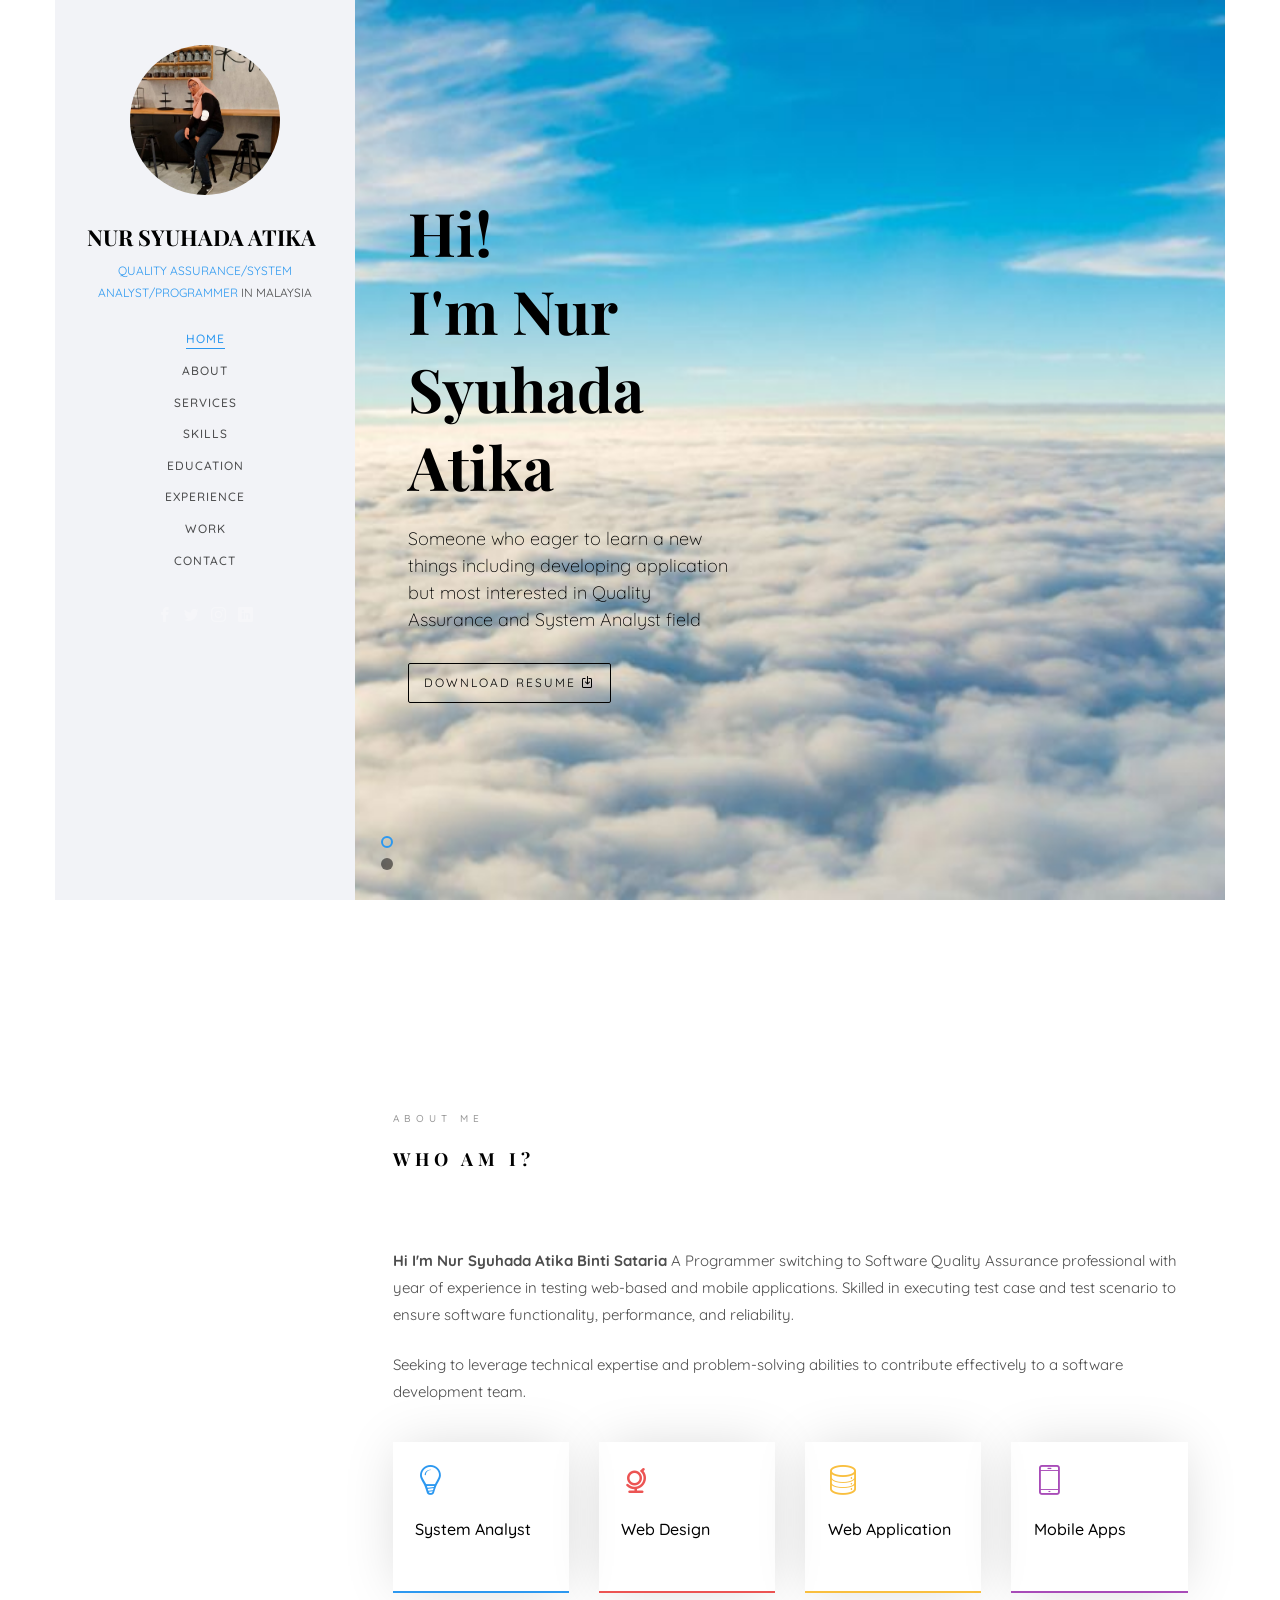
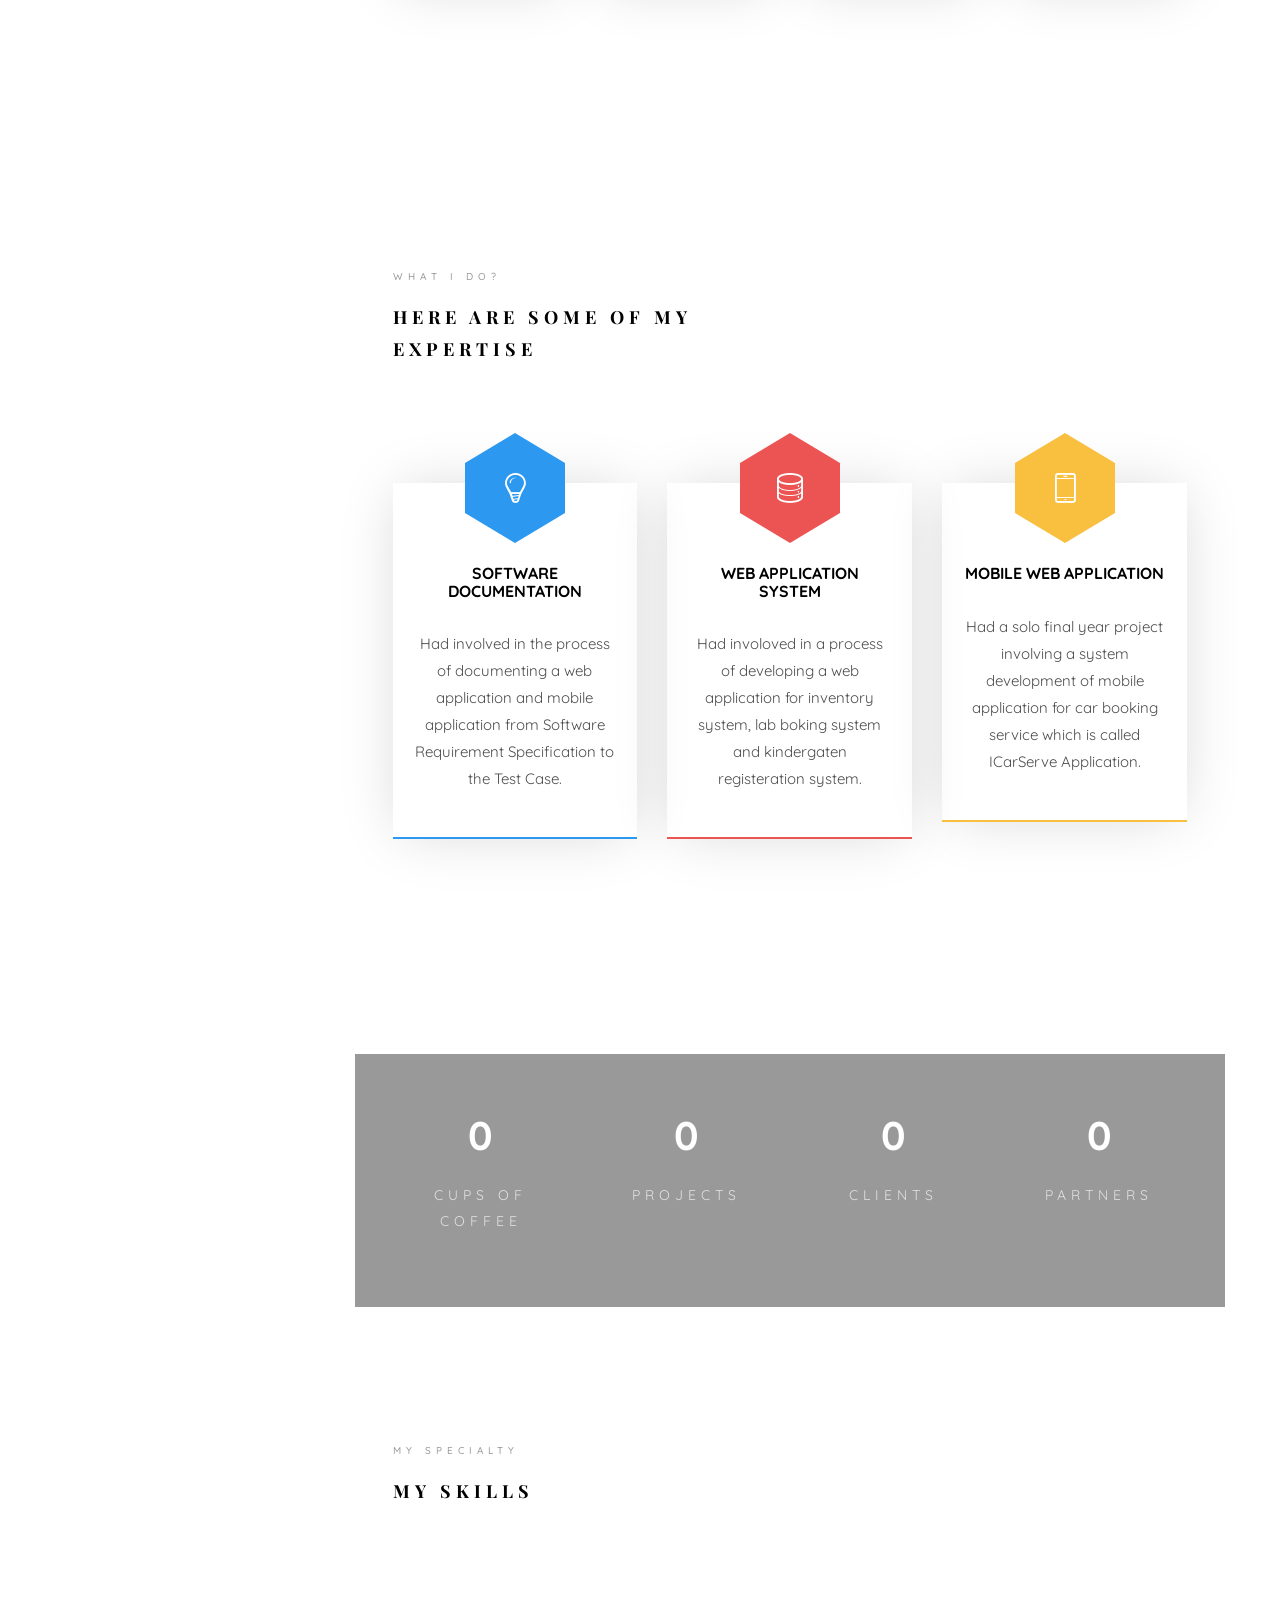
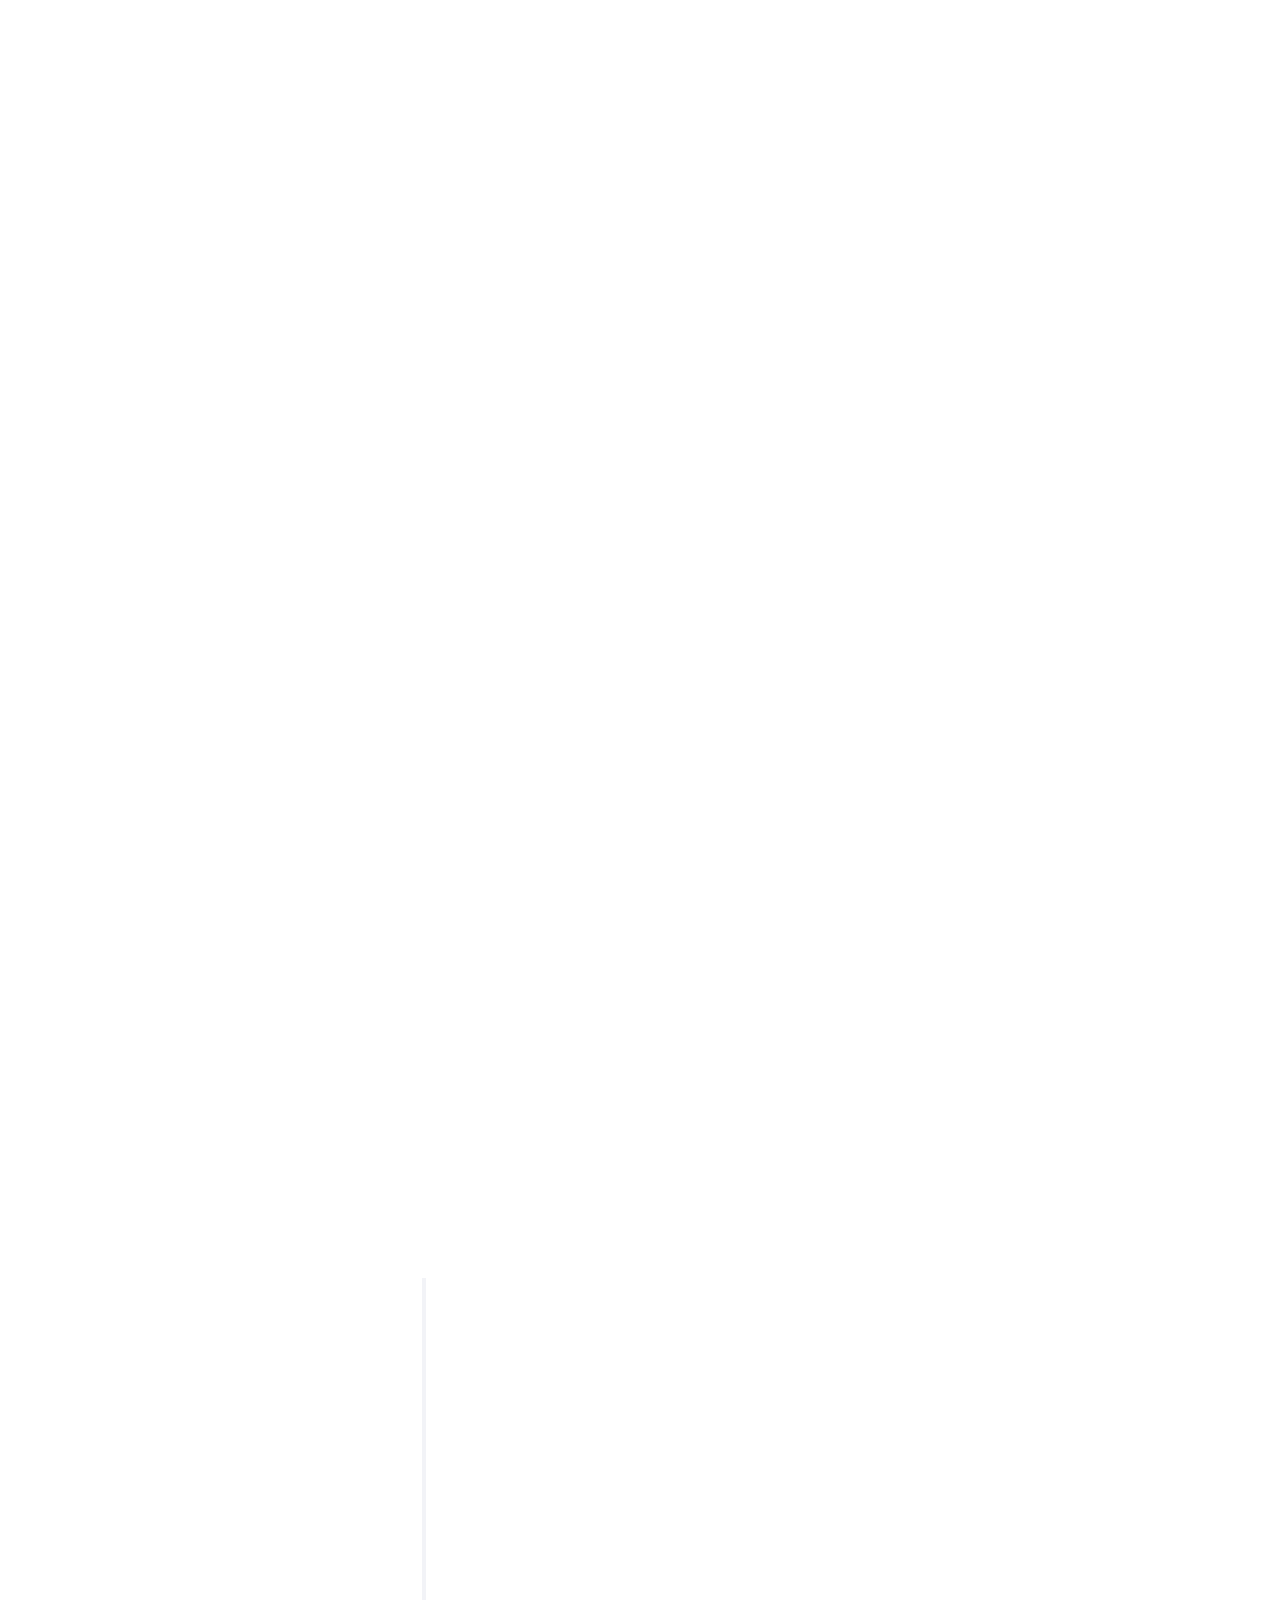
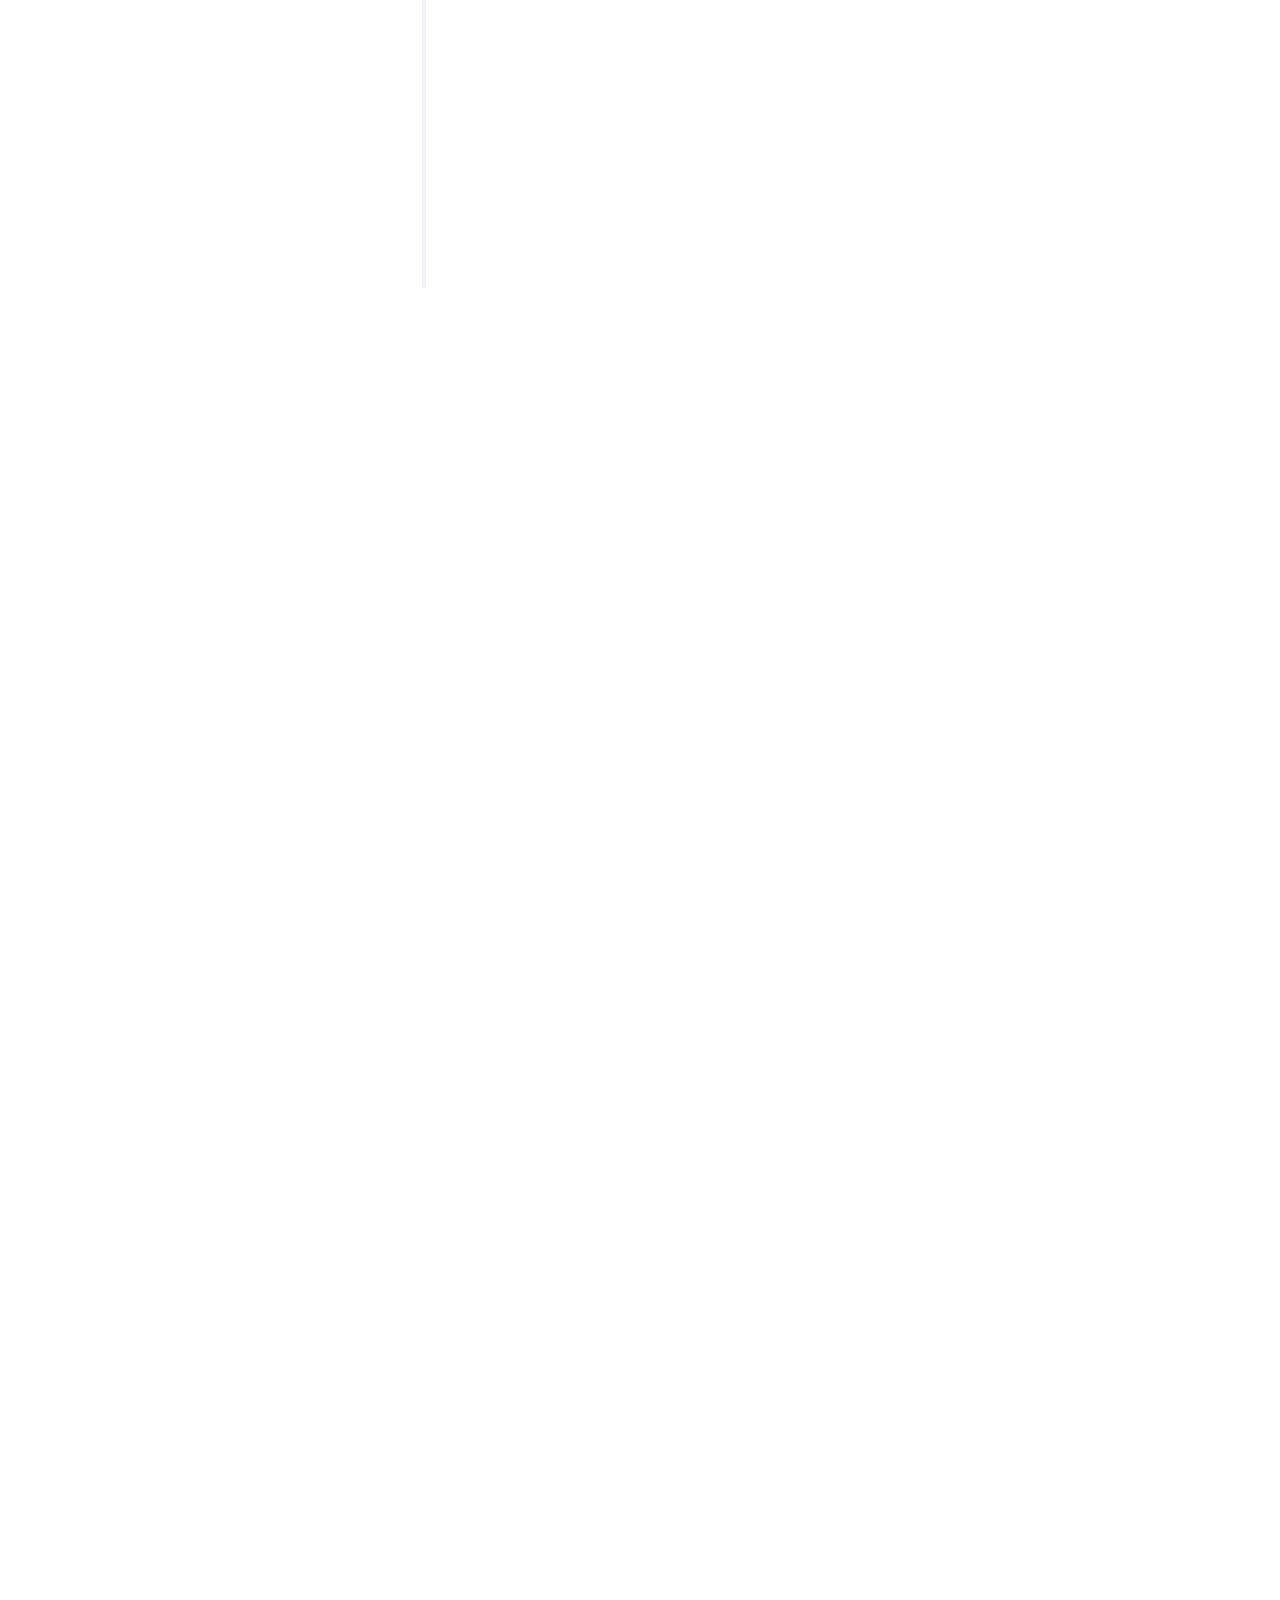
==== index.html @ b10f20cc "Update index.html" ====
<!DOCTYPE HTML>
<html>
	<head>
	<meta charset="utf-8">
	<meta http-equiv="X-UA-Compatible" content="IE=edge">
	<title>NUR SYUHADA ATIKA PORTFOLIO</title>
	<meta name="viewport" content="width=device-width, initial-scale=1">
	<meta name="description" content="" />
	<meta name="keywords" content="" />
	<meta name="author" content="" />

  <!-- Facebook and Twitter integration -->
	<meta property="og:title" content=""/>
	<meta property="og:image" content=""/>
	<meta property="og:url" content=""/>
	<meta property="og:site_name" content=""/>
	<meta property="og:description" content=""/>
	<meta name="twitter:title" content="" />
	<meta name="twitter:image" content="" />
	<meta name="twitter:url" content="" />
	<meta name="twitter:card" content="" />

	<!-- Place favicon.ico and apple-touch-icon.png in the root directory -->
	<link rel="shortcut icon" href="favicon.ico">

	<link href="https://fonts.googleapis.com/css?family=Quicksand:300,400,500,700" rel="stylesheet">
	<link href="https://fonts.googleapis.com/css?family=Playfair+Display:400,400i,700" rel="stylesheet">
	
	<!-- Animate.css -->
	<link rel="stylesheet" href="css/animate.css">
	<!-- Icomoon Icon Fonts-->
	<link rel="stylesheet" href="css/icomoon.css">
	<!-- Bootstrap  -->
	<link rel="stylesheet" href="css/bootstrap.css">
	<!-- Flexslider  -->
	<link rel="stylesheet" href="css/flexslider.css">
	<!-- Flaticons  -->
	<link rel="stylesheet" href="fonts/flaticon/font/flaticon.css">
	<!-- Owl Carousel -->
	<link rel="stylesheet" href="css/owl.carousel.min.css">
	<link rel="stylesheet" href="css/owl.theme.default.min.css">
	<!-- Theme style  -->
	<link rel="stylesheet" href="css/style.css">

	<!-- Modernizr JS -->
	<script src="js/modernizr-2.6.2.min.js"></script>
	<!-- FOR IE9 below -->
	<!--[if lt IE 9]>
	<script src="js/respond.min.js"></script>
	<![endif]-->

	</head>
	<body>
	<div id="colorlib-page">
		<div class="container-wrap">
		<a href="#" class="js-colorlib-nav-toggle colorlib-nav-toggle" data-toggle="collapse" data-target="#navbar" aria-expanded="false" aria-controls="navbar"><i></i></a>
		<aside id="colorlib-aside" role="complementary" class="border js-fullheight">
			<div class="text-center">
				<div class="author-img" style="background-image: url(images/Atika.jpeg);"></div>
				<h1 id="colorlib-logo"><a href="index.html">NUR SYUHADA ATIKA</a></h1>
				<span class="position"><a href="#">Quality Assurance/System Analyst/Programmer</a> in Malaysia</span>
			</div>
			<nav id="colorlib-main-menu" role="navigation" class="navbar">
				<div id="navbar" class="collapse">
					<ul>
						<li class="active"><a href="#" data-nav-section="home">Home</a></li>
						<li><a href="#" data-nav-section="about">About</a></li>
						<li><a href="#" data-nav-section="services">Services</a></li>
						<li><a href="#" data-nav-section="skills">Skills</a></li>
						<li><a href="#" data-nav-section="education">Education</a></li>
						<li><a href="#" data-nav-section="experience">Experience</a></li>
						<li><a href="#" data-nav-section="work">Work</a></li>
						<li><a href="#" data-nav-section="contact">Contact</a></li>
					</ul>
				</div>
			</nav>

			<div class="colorlib-footer">
				<ul>
					<li><a href="#"><i class="icon-facebook2"></i></a></li>
					<li><a href="#"><i class="icon-twitter2"></i></a></li>
					<li><a href="#"><i class="icon-instagram"></i></a></li>
					<li><a href="https://www.linkedin.com/in/nur-syuhada-atika-sataria-146451231/"><i class="icon-linkedin2"></i></a></li>
				</ul>
			</div>

		</aside>

		<div id="colorlib-main">
			<section id="colorlib-hero" class="js-fullheight" data-section="home">
				<div class="flexslider js-fullheight">
					<ul class="slides">
				   	<li style="background-image: url(images/udara.jpg);">
				   		<div class="overlay"></div>
				   		<div class="container-fluid">
				   			<div class="row">
					   			<div class="col-md-6 col-md-offset-3 col-md-pull-3 col-sm-12 col-xs-12 js-fullheight slider-text">
					   				<div class="slider-text-inner js-fullheight">
					   					<div class="desc">
						   					<h1>Hi! <br>I'm Nur Syuhada Atika</h1>
						   					<h2>Someone who eager to learn a new things including developing application but most interested in Quality Assurance and System Analyst field </h2>
												<p><a class="btn btn-primary btn-learn" href="./images/ATIKARESUME.pdf" target="_blank" download>Download Resume <i class="icon-download4"></i></a></p>
											</div>
					   				</div>
					   			</div>
					   		</div>
				   		</div>
				   	</li>
				   	<li style="background-image: url(images/atikacover.jpeg);">
				   		<div class="overlay"></div>
				   		<div class="container-fluid">
				   			<div class="row">
					   			<div class="col-md-6 col-md-offset-3 col-md-pull-3 col-sm-12 col-xs-12 js-fullheight slider-text">
					   				<div class="slider-text-inner">
					   					<div class="desc">
						   					<h1>I am <br>a Software Quality Assurance Specialist</h1>
												<h2>Learning a new things and increasing the knowledge is my top priorities </h2>
												<p><a class="btn btn-primary btn-learn" href="./images/ATIKARESUME.pdf" target="_blank" download>Download Resume <i class="icon-briefcase3"></i></a></p>
											</div>
					   				</div>
					   			</div>
					   		</div>
				   		</div>
				   	</li>
				  	</ul>
			  	</div>
			</section>

			<section class="colorlib-about" data-section="about">
				<div class="colorlib-narrow-content">
					<div class="row">
						<div class="col-md-12">
							<div class="row row-bottom-padded-sm animate-box" data-animate-effect="fadeInLeft">
								<div class="col-md-12">
									<div class="about-desc">
										<span class="heading-meta">About Me</span>
										<h2 class="colorlib-heading">Who Am I?</h2>
										<p><strong>Hi I'm Nur Syuhada Atika Binti Sataria</strong> A Programmer switching to Software Quality Assurance professional with year of experience in testing web-based and mobile applications. Skilled in executing test case and test scenario to ensure software functionality, performance, and reliability.</p>
										<p>Seeking to leverage technical expertise and problem-solving abilities to contribute effectively to a software development team.</p>
									</div>
								</div>
							</div>
							<div class="row">
								<div class="col-md-3 animate-box" data-animate-effect="fadeInLeft">
									<div class="services color-1">
										<span class="icon2"><i class="icon-bulb"></i></span>
										<h3>System Analyst</h3>
									</div>
								</div>
								<div class="col-md-3 animate-box" data-animate-effect="fadeInRight">
									<div class="services color-2">
										<span class="icon2"><i class="icon-globe-outline"></i></span>
										<h3>Web Design</h3>
									</div>
								</div>
								<div class="col-md-3 animate-box" data-animate-effect="fadeInTop">
									<div class="services color-3">
										<span class="icon2"><i class="icon-data"></i></span>
										<h3>Web Application</h3>
									</div>
								</div>
								<div class="col-md-3 animate-box" data-animate-effect="fadeInBottom">
									<div class="services color-4">
										<span class="icon2"><i class="icon-phone3"></i></span>
										<h3>Mobile Apps</h3>
									</div>
								</div>
							</div>
					
						</div>
					</div>
				</div>
			</section>


			
			<section class="colorlib-services" data-section="services">
				<div class="colorlib-narrow-content">
					<div class="row">
						<div class="col-md-6 col-md-offset-3 col-md-pull-3 animate-box" data-animate-effect="fadeInLeft">
							<span class="heading-meta">What I do?</span>
							<h2 class="colorlib-heading">Here are some of my expertise</h2>
						</div>
					</div>
					<div class="row row-pt-md">
						<div class="col-md-4 text-center animate-box">
							<div class="services color-1">
								<span class="icon">
									<i class="icon-bulb"></i>
								</span>
								<div class="desc">
									<h3>Software Documentation</h3>
									<p>Had involved in the process of documenting a web application and mobile application from
										Software Requirement Specification to the Test Case.</p>
								</div>
							</div>
						</div>
						<div class="col-md-4 text-center animate-box">
							<div class="services color-2">
								<span class="icon">
									<i class="icon-data"></i>
								</span>
								<div class="desc">
									<h3>Web Application System</h3>
									<p>Had involoved in a process of developing a web application for inventory system, 
										lab boking system and kindergaten registeration system.
									</p>
								</div>
							</div>
						</div>
						<div class="col-md-4 text-center animate-box">
							<div class="services color-3">
								<span class="icon">
									<i class="icon-phone3"></i>
								</span>
								<div class="desc">
									<h3>Mobile Web Application</h3>
									<p>Had a solo final year project involving a system development of mobile application for car 
										booking service which is called ICarServe Application.</p>
								</div>
							</div>
						</div>
					</div>
				</div>
			</section>
			
			<div id="colorlib-counter" class="colorlib-counters" style="background-image: url(images/cover_bg_1.jpg);" data-stellar-background-ratio="0.5">
				<div class="overlay"></div>
				<div class="colorlib-narrow-content">
					<div class="row">
					</div>
					<div class="row">
						<div class="col-md-3 text-center animate-box">
							<span class="colorlib-counter js-counter" data-from="0" data-to="" data-speed="5000" data-refresh-interval="50"></span>
							<span class="colorlib-counter-label">Cups of coffee</span>
						</div>
						<div class="col-md-3 text-center animate-box">
							<span class="colorlib-counter js-counter" data-from="0" data-to="" data-speed="5000" data-refresh-interval="50"></span>
							<span class="colorlib-counter-label">Projects</span>
						</div>
						<div class="col-md-3 text-center animate-box">
							<span class="colorlib-counter js-counter" data-from="0" data-to="" data-speed="5000" data-refresh-interval="50"></span>
							<span class="colorlib-counter-label">Clients</span>
						</div>
						<div class="col-md-3 text-center animate-box">
							<span class="colorlib-counter js-counter" data-from="0" data-to="" data-speed="5000" data-refresh-interval="50"></span>
							<span class="colorlib-counter-label">Partners</span>
						</div>
					</div>
				</div>
			</div>

			<section class="colorlib-skills" data-section="skills">
				<div class="colorlib-narrow-content">
					<div class="row">
						<div class="col-md-6 col-md-offset-3 col-md-pull-3 animate-box" data-animate-effect="fadeInLeft">
							<span class="heading-meta">My Specialty</span>
							<h2 class="colorlib-heading animate-box">My Skills</h2>
						</div>
					</div>
					<div class="row">
						<div class="col-md-12 animate-box" data-animate-effect="fadeInLeft">
							<p>I can be both programmer and system analyst but I'm more confident being a system analyst and being a laravel programmer.</p>
						</div>
						<div class="col-md-6 animate-box" data-animate-effect="fadeInLeft">
							<div class="progress-wrap">
								<h3>Photoshop</h3>
								<div class="progress">
								 	<div class="progress-bar color-1" role="progressbar" aria-valuenow="80"
								  	aria-valuemin="0" aria-valuemax="100" style="width:80%">
								    <span>80%</span>
								  	</div>
								</div>
							</div>
						</div>
						<div class="col-md-6 animate-box" data-animate-effect="fadeInRight">
							<div class="progress-wrap">
								<h3>jQuery</h3>
								<div class="progress">
								 	<div class="progress-bar color-2" role="progressbar" aria-valuenow="55"
								  	aria-valuemin="0" aria-valuemax="100" style="width:55%">
								    <span>55%</span>
								  	</div>
								</div>
							</div>
						</div>
						<div class="col-md-6 animate-box" data-animate-effect="fadeInLeft">
							<div class="progress-wrap">
								<h3>HTML5</h3>
								<div class="progress">
								 	<div class="progress-bar color-3" role="progressbar" aria-valuenow="85"
								  	aria-valuemin="0" aria-valuemax="100" style="width:85%">
								    <span>85%</span>
								  	</div>
								</div>
							</div>
						</div>
						<div class="col-md-6 animate-box" data-animate-effect="fadeInRight">
							<div class="progress-wrap">
								<h3>CSS3</h3>
								<div class="progress">
								 	<div class="progress-bar color-4" role="progressbar" aria-valuenow="80"
								  	aria-valuemin="0" aria-valuemax="100" style="width:80%">
								    <span>80%</span>
								  	</div>
								</div>
							</div>
						</div>
						<div class="col-md-6 animate-box" data-animate-effect="fadeInLeft">
							<div class="progress-wrap">
								<h3>WordPress</h3>
								<div class="progress">
								 	<div class="progress-bar color-5" role="progressbar" aria-valuenow="90"
								  	aria-valuemin="0" aria-valuemax="100" style="width:90%">
								    <span>90%</span>
								  	</div>
								</div>
							</div>
						</div>
						<div class="col-md-6 animate-box" data-animate-effect="fadeInRight">
							<div class="progress-wrap">
								<h3>Laravel</h3>
								<div class="progress">
								 	<div class="progress-bar color-6" role="progressbar" aria-valuenow="75"
								  	aria-valuemin="0" aria-valuemax="100" style="width:75%">
								    <span>75%</span>
								  	</div>
								</div>
							</div>
						</div>
						<div class="col-md-6 animate-box" data-animate-effect="fadeInLeft">
							<div class="progress-wrap">
								<h3>Java Mobile Application</h3>
								<div class="progress">
								 	<div class="progress-bar color-7" role="progressbar" aria-valuenow="70"
								  	aria-valuemin="0" aria-valuemax="100" style="width:70%">
								    <span>70%</span>
								  	</div>
								</div>
							</div>
						</div>
						<div class="col-md-6 animate-box" data-animate-effect="fadeInRight">
							<div class="progress-wrap">
								<h3>Java</h3>
								<div class="progress">
								 	<div class="progress-bar color-8" role="progressbar" aria-valuenow="50"
								  	aria-valuemin="0" aria-valuemax="100" style="width:50%">
								    <span>50%</span>
								  	</div>
								</div>
							</div>
						</div>
						<div class="col-md-6 animate-box" data-animate-effect="fadeInLeft">
							<div class="progress-wrap">
								<h3>Documentation</h3>
								<div class="progress">
								 	<div class="progress-bar color-9" role="progressbar" aria-valuenow="95"
								  	aria-valuemin="0" aria-valuemax="100" style="width:95%">
								    <span>95%</span>
								  	</div>
								</div>
							</div>
						</div>
						<div class="col-md-6 animate-box" data-animate-effect="fadeInRight">
							<div class="progress-wrap">
								<h3>Test Case</h3>
								<div class="progress">
								 	<div class="progress-bar color-10" role="progressbar" aria-valuenow="95"
								  	aria-valuemin="0" aria-valuemax="100" style="width:95%">
								    <span>95%</span>
								  	</div>
								</div>
							</div>
						</div>
					</div>
				</div>
			</section>

			<section class="colorlib-education" data-section="education">
				<div class="colorlib-narrow-content">
					<div class="row">
						<div class="col-md-6 col-md-offset-3 col-md-pull-3 animate-box" data-animate-effect="fadeInLeft">
							<span class="heading-meta">Education</span>
							<h2 class="colorlib-heading animate-box">Education</h2>
						</div>
					</div>
					<div class="row">
						<div class="col-md-12 animate-box" data-animate-effect="fadeInLeft">
							<div class="fancy-collapse-panel">
								<div class="panel-group" id="accordion" role="tablist" aria-multiselectable="true">
									<div class="panel panel-default">
									    <div class="panel-heading" role="tab" id="headingTwo">
									        <h4 class="panel-title">
									            <a class="collapsed" data-toggle="collapse" data-parent="#accordion" href="#collapseTwo" aria-expanded="true" aria-controls="collapseTwo">BACHELOR OF INFORMATION TECHNOLOGY (HONS.) INFORMATION SYSTEMS ENGINEERING
									            </a>
									        </h4>
									    </div>
									    <div id="collapseTwo" class="panel-collapse collapse" role="tabpanel" aria-labelledby="headingTwo">
									        <div class="panel-body">
									            <p>UiTM Campus Jasin, Melaka <strong>2019-2022</strong>, Completed my degree in 2022</p>
									        </div>
									    </div>
									</div>
									<div class="panel panel-default">
									    <div class="panel-heading" role="tab" id="headingThree">
									        <h4 class="panel-title">
									            <a class="collapsed" data-toggle="collapse" data-parent="#accordion" href="#collapseThree" aria-expanded="false" aria-controls="collapseThree">DIPLOMA IN SCIENCE COMPUTER
									            </a>
									        </h4>
									    </div>
									    <div id="collapseThree" class="panel-collapse collapse" role="tabpanel" aria-labelledby="headingThree">
									        <div class="panel-body">
									            <p>UiTM Campus Jasin, Melaka <strong>2016-2018</strong>, Obtaining diploma in UiTM Jasin Melaka help me to futher my studiees for Bachelor Degree in thee same universities.</p>	
									        </div>
									    </div>
									</div>

									<div class="panel panel-default">
									    <div class="panel-heading" role="tab" id="headingFour">
									        <h4 class="panel-title">
									            <a class="collapsed" data-toggle="collapse" data-parent="#accordion" href="#collapseFour" aria-expanded="false" aria-controls="collapseFour">PRA DIPLOMA IN SCIENCE PHYSIC
									            </a>
									        </h4>
									    </div>
									    <div id="collapseFour" class="panel-collapse collapse" role="tabpanel" aria-labelledby="headingFour">
									        <div class="panel-body">
									            <p>UiTM Campus Kuala Pilah, Negeri Sembilan <strong>2015-2016</strong>, Futher my studies in pra diploma majoring in physic to continious in engineering path but changes to science computer</p>	
									        </div>
									    </div>
									</div>

									<div class="panel panel-default">
									    <div class="panel-heading" role="tab" id="headingFive">
									        <h4 class="panel-title">
									            <a class="collapsed" data-toggle="collapse" data-parent="#accordion" href="#collapseFive" aria-expanded="false" aria-controls="collapseFive">High School Secondary Education
									            </a>
									        </h4>
									    </div>
									    <div id="collapseFive" class="panel-collapse collapse" role="tabpanel" aria-labelledby="headingFive">
									        <div class="panel-body">
									            <p>SMK KOTA MASAI <strong>2011-2015</strong>, Taking a science stream and account but doesnt have a passion in biology.</p>	
									        </div>
									    </div>
									</div>
								</div>
							</div>
						</div>
					</div>
				</div>
			</section>

			<section class="colorlib-experience" data-section="experience">
				<div class="colorlib-narrow-content">
					<div class="row">
						<div class="col-md-6 col-md-offset-3 col-md-pull-3 animate-box" data-animate-effect="fadeInLeft">
							<span class="heading-meta">Experience</span>
							<h2 class="colorlib-heading animate-box">Work Experience</h2>
						</div>
					</div>
					<div class="row">
						<div class="col-md-12">
				         <div class="timeline-centered">
					         <article class="timeline-entry animate-box" data-animate-effect="fadeInRight">
					            <div class="timeline-entry-inner">
					               <div class="timeline-icon color-2">
					                  <i class="icon-pen2"></i>
					               </div>
					               <div class="timeline-label">
					               	<h2><a href="#">INTERNSHIP</a> <span>2021</span></h2>
					                  <p>Aplikasi Kreatif Technologies</p>
									  <ul>
										<li>Develop a Facebook login and data deletion callback using Laravel Socialite.</li>
										<li>Changing a client web page from HTML to Blade.</li>
										<li>Scraping the data in the website using ParseHub.</li>
										<li>Testing a project using PEST Framework in Laravel.</li>
										<li>Configure laravel livewire and jetstream into the website.</li>
										<li>Using DigitalOcean and Runcloud to manage and deploy the website.</li>
										<li>Creating a blog and web commerce with payment gateway using wordpress.</li>
									</ul>
					               </div>
					            </div>
					         </article>
							 <article class="timeline-entry animate-box" data-animate-effect="fadeInLeft">
					            <div class="timeline-entry-inner">

					               <div class="timeline-icon color-1">
					                  <i class="icon-pen2"></i>
					               </div>

					               <div class="timeline-label">
					                  <h2><a href="#">INTERNSHIP</a> <span>2017</span></h2>
					                  <p>Mechanical Engineering Department of Universiti Teknologi Malaysia</p>
									  <ul>
										  <li>Develop the web system for lab booking for UTM.</li>
										  <li>Assist technician in technical support.</li>
										  <li>Provide the documentation for the system.</li>
										  <li>Assisting in doing an audit in UTM.</li>
									  </ul>
					               </div>
					            </div>
					         </article>
					         <article class="timeline-entry begin animate-box" data-animate-effect="fadeInBottom">
					            <div class="timeline-entry-inner">
					               <div class="timeline-icon color-none">
					               </div>
					            </div>
					         </article>
					      </div>
					   </div>
				   </div>
				</div>
			</section>

			<section class="colorlib-work" data-section="work">
				<div class="colorlib-narrow-content">
					<div class="row">
						<div class="col-md-6 col-md-offset-3 col-md-pull-3 animate-box" data-animate-effect="fadeInLeft">
							<span class="heading-meta">My Work</span>
							<h2 class="colorlib-heading animate-box">Recent Work</h2>
						</div>
					</div>
					<div class="row row-bottom-padded-sm animate-box" data-animate-effect="fadeInLeft">
						<div class="col-md-12 animate-box" data-animate-effect="fadeInLeft">
							<p>All my recent work can be view in my github which is <a href="https://github.com/atyqxah">atyqxah</a>.</p>
						</div>
						<div class="col-md-12">
							<p class="work-menu"><span><a href="https://github.com/atyqxah" class="active">Click to the picture for more information abouth the system</a></span></p>
						</div>
					</div>
					<div class="row">
						<div class="col-md-6 animate-box" data-animate-effect="fadeInLeft">
							<div class="project" style="background-image: url(images/img-1.jpg);">
								<div class="desc">
									<div class="con">
										<h3><a href="https://github.com/atyqxah/maintanenceApp">ICarServe:E-SERVICE BOOKING MOBILE APPLICATION</a></h3>
										<span>A mobile application for the customer to book a car service</span>
									</div>
								</div>
							</div>
						</div>
						<div class="col-md-6 animate-box" data-animate-effect="fadeInRight">
							<div class="project" style="background-image: url(images/img-2.jpg);">
								<div class="desc">
									<div class="con">
										<h3><a href="https://github.com/atyqxah/inventory-system">Inventory Management System</a></h3>
										<span>A web Application for the company to manage the inventory of their products</span>
									</div>
								</div>
							</div>
						</div>
						<div class="col-md-6 animate-box" data-animate-effect="fadeInTop">
							<div class="project" style="background-image: url(images/img-3.jpg);">
								<div class="desc">
									<div class="con">
										<h3><a href="https://github.com/atyqxah/lab_booking_system">Lab Booking System</a></h3>
										<span>A system for for the university lecturers to book a lab according to their scedule</span>
									</div>
								</div>
							</div>
						</div>
						<div class="col-md-6 animate-box" data-animate-effect="fadeInBottom">
							<div class="project" style="background-image: url(images/img-4.jpg);">
								<div class="desc">
									<div class="con">
										<h3><a href="https://github.com/atyqxah/delivery_system">Food Ordering System</a></h3>
										<span>A system for ordering the delivery food online for the customers</span>
									</div>
								</div>
							</div>
						</div>
					</div>
				</div>
			</section>

			<section class="colorlib-contact" data-section="contact">
				<div class="colorlib-narrow-content">
					<div class="row">
						<div class="col-md-6 col-md-offset-3 col-md-pull-3 animate-box" data-animate-effect="fadeInLeft">
							<span class="heading-meta">Get in Touch</span>
							<h2 class="colorlib-heading">Contact</h2>
						</div>
					</div>
					<div class="row">
						<div class="col-md-5">
							<div class="colorlib-feature colorlib-feature-sm animate-box" data-animate-effect="fadeInLeft">
								<div class="colorlib-icon">
									<i class="icon-globe-outline"></i>
								</div>
								<div class="colorlib-text">
									<p><a href="mailto:syuhadaatika180@gmail.com">syuhadaatika180@gmail.com</a></p>
								</div>
							</div>

							<div class="colorlib-feature colorlib-feature-sm animate-box" data-animate-effect="fadeInLeft">
								<div class="colorlib-icon">
									<i class="icon-map"></i>
								</div>
								<div class="colorlib-text">
									<p><a href="https://www.linkedin.com/in/nur-syuhada-atika-sataria-146451231/">Linkedin Nur Syuhada Atika</a></p>
								</div>
							</div>

							<div class="colorlib-feature colorlib-feature-sm animate-box" data-animate-effect="fadeInLeft">
								<div class="colorlib-icon">
									<i class="icon-phone"></i>
								</div>
								<div class="colorlib-text">
									<p><a href="tel://">0137336651</a></p>
								</div>
							</div>
						</div>
						<div class="col-md-7 col-md-push-1">
							<div class="row">
								<div class="col-md-10 col-md-offset-1 col-md-pull-1 animate-box" data-animate-effect="fadeInRight">
									<form action="mailto:syuhadaatika180@gmail.com">
										<div class="form-group">
											<input type="text" class="form-control" placeholder="Name">
										</div>
										<div class="form-group">
											<input type="text" class="form-control" placeholder="Email">
										</div>
										<div class="form-group">
											<input type="text" class="form-control" placeholder="Subject">
										</div>
										<div class="form-group">
											<textarea name="" id="message" cols="30" rows="7" class="form-control" placeholder="Message"></textarea>
										</div>
										<div class="form-group">
											<input type="submit" class="btn btn-primary btn-send-message" value="Send Message">
										</div>
									</form>
								</div>
								
							</div>
						</div>
					</div>
				</div>
			</section>

		</div><!-- end:colorlib-main -->
	</div><!-- end:container-wrap -->
	</div><!-- end:colorlib-page -->

	<!-- jQuery -->
	<script src="js/jquery.min.js"></script>
	<!-- jQuery Easing -->
	<script src="js/jquery.easing.1.3.js"></script>
	<!-- Bootstrap -->
	<script src="js/bootstrap.min.js"></script>
	<!-- Waypoints -->
	<script src="js/jquery.waypoints.min.js"></script>
	<!-- Flexslider -->
	<script src="js/jquery.flexslider-min.js"></script>
	<!-- Owl carousel -->
	<script src="js/owl.carousel.min.js"></script>
	<!-- Counters -->
	<script src="js/jquery.countTo.js"></script>
	
	
	<!-- MAIN JS -->
	<script src="js/main.js"></script>

	</body>
</html>
---- css/icomoon.css ----
@font-face {
  font-family: 'icomoon';
  src:  url('fonts/icomoon.eot?6py85u');
  src:  url('fonts/icomoon.eot?6py85u#iefix') format('embedded-opentype'),
    url('fonts/icomoon.ttf?6py85u') format('truetype'),
    url('fonts/icomoon.woff?6py85u') format('woff'),
    url('fonts/icomoon.svg?6py85u#icomoon') format('svg');
  font-weight: normal;
  font-style: normal;
}

[class^="icon-"], [class*=" icon-"] {
  /* use !important to prevent issues with browser extensions that change fonts */
  font-family: 'icomoon' !important;
  speak: none;
  font-style: normal;
  font-weight: normal;
  font-variant: normal;
  text-transform: none;
  line-height: 1;

  /* Better Font Rendering =========== */
  -webkit-font-smoothing: antialiased;
  -moz-osx-font-smoothing: grayscale;
}

.icon-times:before {
  content: "\e930";
}
.icon-tick:before {
  content: "\e931";
}
.icon-plus:before {
  content: "\e932";
}
.icon-minus:before {
  content: "\e933";
}
.icon-equals:before {
  content: "\e934";
}
.icon-divide:before {
  content: "\e935";
}
.icon-chevron-right:before {
  content: "\e936";
}
.icon-chevron-left:before {
  content: "\e937";
}
.icon-arrow-right-thick:before {
  content: "\e938";
}
.icon-arrow-left-thick:before {
  content: "\e939";
}
.icon-th-small:before {
  content: "\e93a";
}
.icon-th-menu:before {
  content: "\e93b";
}
.icon-th-list:before {
  content: "\e93c";
}
.icon-th-large:before {
  content: "\e93d";
}
.icon-home:before {
  content: "\e93e";
}
.icon-arrow-forward:before {
  content: "\e93f";
}
.icon-arrow-back:before {
  content: "\e940";
}
.icon-rss:before {
  content: "\e941";
}
.icon-location:before {
  content: "\e942";
}
.icon-link:before {
  content: "\e943";
}
.icon-image:before {
  content: "\e944";
}
.icon-arrow-up-thick:before {
  content: "\e945";
}
.icon-arrow-down-thick:before {
  content: "\e946";
}
.icon-starburst:before {
  content: "\e947";
}
.icon-starburst-outline:before {
  content: "\e948";
}
.icon-star3:before {
  content: "\e949";
}
.icon-flow-children:before {
  content: "\e94a";
}
.icon-export:before {
  content: "\e94b";
}
.icon-delete2:before {
  content: "\e94c";
}
.icon-delete-outline:before {
  content: "\e94d";
}
.icon-cloud-storage:before {
  content: "\e94e";
}
.icon-wi-fi:before {
  content: "\e94f";
}
.icon-heart:before {
  content: "\e950";
}
.icon-flash:before {
  content: "\e951";
}
.icon-cancel:before {
  content: "\e952";
}
.icon-backspace:before {
  content: "\e953";
}
.icon-attachment:before {
  content: "\e954";
}
.icon-arrow-move:before {
  content: "\e955";
}
.icon-warning:before {
  content: "\e956";
}
.icon-user:before {
  content: "\e957";
}
.icon-radar:before {
  content: "\e958";
}
.icon-lock-open:before {
  content: "\e959";
}
.icon-lock-closed:before {
  content: "\e95a";
}
.icon-location-arrow:before {
  content: "\e95b";
}
.icon-info:before {
  content: "\e95c";
}
.icon-user-delete:before {
  content: "\e95d";
}
.icon-user-add:before {
  content: "\e95e";
}
.icon-media-pause:before {
  content: "\e95f";
}
.icon-group:before {
  content: "\e960";
}
.icon-chart-pie:before {
  content: "\e961";
}
.icon-chart-line:before {
  content: "\e962";
}
.icon-chart-bar:before {
  content: "\e963";
}
.icon-chart-area:before {
  content: "\e964";
}
.icon-video:before {
  content: "\e965";
}
.icon-point-of-interest:before {
  content: "\e966";
}
.icon-infinity:before {
  content: "\e967";
}
.icon-globe:before {
  content: "\e968";
}
.icon-eye:before {
  content: "\e969";
}
.icon-cog:before {
  content: "\e96a";
}
.icon-camera:before {
  content: "\e96b";
}
.icon-upload:before {
  content: "\e96c";
}
.icon-scissors:before {
  content: "\e96d";
}
.icon-refresh:before {
  content: "\e96e";
}
.icon-pin:before {
  content: "\e96f";
}
.icon-key:before {
  content: "\e970";
}
.icon-info-large:before {
  content: "\e971";
}
.icon-eject:before {
  content: "\e972";
}
.icon-download:before {
  content: "\e973";
}
.icon-zoom:before {
  content: "\e974";
}
.icon-zoom-out:before {
  content: "\e975";
}
.icon-zoom-in:before {
  content: "\e976";
}
.icon-sort-numerically:before {
  content: "\e977";
}
.icon-sort-alphabetically:before {
  content: "\e978";
}
.icon-input-checked:before {
  content: "\e979";
}
.icon-calender:before {
  content: "\e97a";
}
.icon-world2:before {
  content: "\e97b";
}
.icon-notes:before {
  content: "\e97c";
}
.icon-code:before {
  content: "\e97d";
}
.icon-arrow-sync:before {
  content: "\e97e";
}
.icon-arrow-shuffle:before {
  content: "\e97f";
}
.icon-arrow-repeat:before {
  content: "\e980";
}
.icon-arrow-minimise:before {
  content: "\e981";
}
.icon-arrow-maximise:before {
  content: "\e982";
}
.icon-arrow-loop:before {
  content: "\e983";
}
.icon-anchor:before {
  content: "\e984";
}
.icon-spanner:before {
  content: "\e985";
}
.icon-puzzle:before {
  content: "\e986";
}
.icon-power:before {
  content: "\e987";
}
.icon-plane:before {
  content: "\e988";
}
.icon-pi:before {
  content: "\e989";
}
.icon-phone:before {
  content: "\e98a";
}
.icon-microphone2:before {
  content: "\e98b";
}
.icon-media-rewind:before {
  content: "\e98c";
}
.icon-flag:before {
  content: "\e98d";
}
.icon-adjust-brightness:before {
  content: "\e98e";
}
.icon-waves:before {
  content: "\e98f";
}
.icon-social-twitter:before {
  content: "\e990";
}
.icon-social-facebook:before {
  content: "\e991";
}
.icon-social-dribbble:before {
  content: "\e992";
}
.icon-media-stop:before {
  content: "\e993";
}
.icon-media-record:before {
  content: "\e994";
}
.icon-media-play:before {
  content: "\e995";
}
.icon-media-fast-forward:before {
  content: "\e996";
}
.icon-media-eject:before {
  content: "\e997";
}
.icon-social-vimeo:before {
  content: "\e998";
}
.icon-social-tumbler:before {
  content: "\e999";
}
.icon-social-skype:before {
  content: "\e99a";
}
.icon-social-pinterest:before {
  content: "\e99b";
}
.icon-social-linkedin:before {
  content: "\e99c";
}
.icon-social-last-fm:before {
  content: "\e99d";
}
.icon-social-github:before {
  content: "\e99e";
}
.icon-social-flickr:before {
  content: "\e99f";
}
.icon-at:before {
  content: "\e9a0";
}
.icon-times-outline:before {
  content: "\e9a1";
}
.icon-plus-outline:before {
  content: "\e9a2";
}
.icon-minus-outline:before {
  content: "\e9a3";
}
.icon-tick-outline:before {
  content: "\e9a4";
}
.icon-th-large-outline:before {
  content: "\e9a5";
}
.icon-equals-outline:before {
  content: "\e9a6";
}
.icon-divide-outline:before {
  content: "\e9a7";
}
.icon-chevron-right-outline:before {
  content: "\e9a8";
}
.icon-chevron-left-outline:before {
  content: "\e9a9";
}
.icon-arrow-right-outline:before {
  content: "\e9aa";
}
.icon-arrow-left-outline:before {
  content: "\e9ab";
}
.icon-th-small-outline:before {
  content: "\e9ac";
}
.icon-th-menu-outline:before {
  content: "\e9ad";
}
.icon-th-list-outline:before {
  content: "\e9ae";
}
.icon-news2:before {
  content: "\e9b1";
}
.icon-home-outline:before {
  content: "\e9b2";
}
.icon-arrow-up-outline:before {
  content: "\e9b3";
}
.icon-arrow-forward-outline:before {
  content: "\e9b4";
}
.icon-arrow-down-outline:before {
  content: "\e9b5";
}
.icon-arrow-back-outline:before {
  content: "\e9b6";
}
.icon-trash3:before {
  content: "\e9b7";
}
.icon-rss-outline:before {
  content: "\e9b8";
}
.icon-message:before {
  content: "\e9b9";
}
.icon-location-outline:before {
  content: "\e9ba";
}
.icon-link-outline:before {
  content: "\e9bb";
}
.icon-image-outline:before {
  content: "\e9bc";
}
.icon-export-outline:before {
  content: "\e9bd";
}
.icon-cross:before {
  content: "\e9be";
}
.icon-wi-fi-outline:before {
  content: "\e9bf";
}
.icon-star-outline:before {
  content: "\e9c0";
}
.icon-media-pause-outline:before {
  content: "\e9c1";
}
.icon-mail:before {
  content: "\e9c2";
}
.icon-heart-outline:before {
  content: "\e9c3";
}
.icon-flash-outline:before {
  content: "\e9c4";
}
.icon-cancel-outline:before {
  content: "\e9c5";
}
.icon-beaker:before {
  content: "\e9c6";
}
.icon-arrow-move-outline:before {
  content: "\e9c7";
}
.icon-watch2:before {
  content: "\e9c8";
}
.icon-warning-outline:before {
  content: "\e9c9";
}
.icon-time:before {
  content: "\e9ca";
}
.icon-radar-outline:before {
  content: "\e9cb";
}
.icon-lock-open-outline:before {
  content: "\e9cc";
}
.icon-location-arrow-outline:before {
  content: "\e9cd";
}
.icon-info-outline:before {
  content: "\e9ce";
}
.icon-backspace-outline:before {
  content: "\e9cf";
}
.icon-attachment-outline:before {
  content: "\e9d0";
}
.icon-user-outline:before {
  content: "\e9d1";
}
.icon-user-delete-outline:before {
  content: "\e9d2";
}
.icon-user-add-outline:before {
  content: "\e9d3";
}
.icon-lock-closed-outline:before {
  content: "\e9d4";
}
.icon-group-outline:before {
  content: "\e9d5";
}
.icon-chart-pie-outline:before {
  content: "\e9d6";
}
.icon-chart-line-outline:before {
  content: "\e9d7";
}
.icon-chart-bar-outline:before {
  content: "\e9d8";
}
.icon-chart-area-outline:before {
  content: "\e9d9";
}
.icon-video-outline:before {
  content: "\e9da";
}
.icon-point-of-interest-outline:before {
  content: "\e9db";
}
.icon-map:before {
  content: "\e9dc";
}
.icon-key-outline:before {
  content: "\e9dd";
}
.icon-infinity-outline:before {
  content: "\e9de";
}
.icon-globe-outline:before {
  content: "\e9df";
}
.icon-eye-outline:before {
  content: "\e9e0";
}
.icon-cog-outline:before {
  content: "\e9e1";
}
.icon-camera-outline:before {
  content: "\e9e2";
}
.icon-upload-outline:before {
  content: "\e9e3";
}
.icon-support:before {
  content: "\e9e4";
}
.icon-scissors-outline:before {
  content: "\e9e5";
}
.icon-refresh-outline:before {
  content: "\e9e6";
}
.icon-info-large-outline:before {
  content: "\e9e7";
}
.icon-eject-outline:before {
  content: "\e9e8";
}
.icon-download-outline:before {
  content: "\e9e9";
}
.icon-battery-mid:before {
  content: "\e9ea";
}
.icon-battery-low:before {
  content: "\e9eb";
}
.icon-battery-high:before {
  content: "\e9ec";
}
.icon-zoom-outline:before {
  content: "\e9ed";
}
.icon-zoom-out-outline:before {
  content: "\e9ee";
}
.icon-zoom-in-outline:before {
  content: "\e9ef";
}
.icon-tag3:before {
  content: "\e9f0";
}
.icon-tabs-outline:before {
  content: "\e9f1";
}
.icon-pin-outline:before {
  content: "\e9f2";
}
.icon-message-typing:before {
  content: "\e9f3";
}
.icon-directions:before {
  content: "\e9f4";
}
.icon-battery-full:before {
  content: "\e9f5";
}
.icon-battery-charge:before {
  content: "\e9f6";
}
.icon-pipette:before {
  content: "\e9f7";
}
.icon-pencil:before {
  content: "\e9f8";
}
.icon-folder:before {
  content: "\e9f9";
}
.icon-folder-delete:before {
  content: "\e9fa";
}
.icon-folder-add:before {
  content: "\e9fb";
}
.icon-edit:before {
  content: "\e9fc";
}
.icon-document:before {
  content: "\e9fd";
}
.icon-document-delete:before {
  content: "\e9fe";
}
.icon-document-add:before {
  content: "\e9ff";
}
.icon-brush:before {
  content: "\ea00";
}
.icon-thumbs-up:before {
  content: "\ea01";
}
.icon-thumbs-down:before {
  content: "\ea02";
}
.icon-pen:before {
  content: "\ea03";
}
.icon-sort-numerically-outline:before {
  content: "\ea04";
}
.icon-sort-alphabetically-outline:before {
  content: "\ea05";
}
.icon-social-last-fm-circular:before {
  content: "\ea06";
}
.icon-social-github-circular:before {
  content: "\ea07";
}
.icon-compass:before {
  content: "\ea08";
}
.icon-bookmark:before {
  content: "\ea09";
}
.icon-input-checked-outline:before {
  content: "\ea0a";
}
.icon-code-outline:before {
  content: "\ea0b";
}
.icon-calender-outline:before {
  content: "\ea0c";
}
.icon-business-card:before {
  content: "\ea0d";
}
.icon-arrow-up:before {
  content: "\ea0e";
}
.icon-arrow-sync-outline:before {
  content: "\ea0f";
}
.icon-arrow-right:before {
  content: "\ea10";
}
.icon-arrow-repeat-outline:before {
  content: "\ea11";
}
.icon-arrow-loop-outline:before {
  content: "\ea12";
}
.icon-arrow-left:before {
  content: "\ea13";
}
.icon-flow-switch:before {
  content: "\ea14";
}
.icon-flow-parallel:before {
  content: "\ea15";
}
.icon-flow-merge:before {
  content: "\ea16";
}
.icon-document-text:before {
  content: "\ea17";
}
.icon-clipboard:before {
  content: "\ea18";
}
.icon-calculator:before {
  content: "\ea19";
}
.icon-arrow-minimise-outline:before {
  content: "\ea1a";
}
.icon-arrow-maximise-outline:before {
  content: "\ea1b";
}
.icon-arrow-down:before {
  content: "\ea1c";
}
.icon-gift:before {
  content: "\ea1d";
}
.icon-film:before {
  content: "\ea1e";
}
.icon-database:before {
  content: "\ea1f";
}
.icon-bell:before {
  content: "\ea20";
}
.icon-anchor-outline:before {
  content: "\ea21";
}
.icon-adjust-contrast:before {
  content: "\ea22";
}
.icon-world-outline:before {
  content: "\ea23";
}
.icon-shopping-bag:before {
  content: "\ea24";
}
.icon-power-outline:before {
  content: "\ea25";
}
.icon-notes-outline:before {
  content: "\ea26";
}
.icon-device-tablet:before {
  content: "\ea27";
}
.icon-device-phone:before {
  content: "\ea28";
}
.icon-device-laptop:before {
  content: "\ea29";
}
.icon-device-desktop:before {
  content: "\ea2a";
}
.icon-briefcase:before {
  content: "\ea2b";
}
.icon-stopwatch:before {
  content: "\ea2c";
}
.icon-spanner-outline:before {
  content: "\ea2d";
}
.icon-puzzle-outline:before {
  content: "\ea2e";
}
.icon-printer:before {
  content: "\ea2f";
}
.icon-pi-outline:before {
  content: "\ea30";
}
.icon-lightbulb:before {
  content: "\ea31";
}
.icon-flag-outline:before {
  content: "\ea32";
}
.icon-contacts:before {
  content: "\ea33";
}
.icon-archive2:before {
  content: "\ea34";
}
.icon-weather-stormy:before {
  content: "\ea35";
}
.icon-weather-shower:before {
  content: "\ea36";
}
.icon-weather-partly-sunny:before {
  content: "\ea37";
}
.icon-weather-downpour:before {
  content: "\ea38";
}
.icon-weather-cloudy:before {
  content: "\ea39";
}
.icon-plane-outline:before {
  content: "\ea3a";
}
.icon-phone-outline:before {
  content: "\ea3b";
}
.icon-microphone-outline:before {
  content: "\ea3c";
}
.icon-weather-windy:before {
  content: "\ea3d";
}
.icon-weather-windy-cloudy:before {
  content: "\ea3e";
}
.icon-weather-sunny:before {
  content: "\ea3f";
}
.icon-weather-snow:before {
  content: "\ea40";
}
.icon-weather-night:before {
  content: "\ea41";
}
.icon-media-stop-outline:before {
  content: "\ea42";
}
.icon-media-rewind-outline:before {
  content: "\ea43";
}
.icon-media-record-outline:before {
  content: "\ea44";
}
.icon-media-play-outline:before {
  content: "\ea45";
}
.icon-media-fast-forward-outline:before {
  content: "\ea46";
}
.icon-media-eject-outline:before {
  content: "\ea47";
}
.icon-wine:before {
  content: "\ea48";
}
.icon-waves-outline:before {
  content: "\ea49";
}
.icon-ticket:before {
  content: "\ea4a";
}
.icon-tags:before {
  content: "\ea4b";
}
.icon-plug:before {
  content: "\ea4c";
}
.icon-headphones:before {
  content: "\ea4d";
}
.icon-credit-card:before {
  content: "\ea4e";
}
.icon-coffee:before {
  content: "\ea4f";
}
.icon-book:before {
  content: "\ea50";
}
.icon-beer:before {
  content: "\ea51";
}
.icon-volume2:before {
  content: "\ea52";
}
.icon-volume-up:before {
  content: "\ea53";
}
.icon-volume-mute:before {
  content: "\ea54";
}
.icon-volume-down:before {
  content: "\ea55";
}
.icon-social-vimeo-circular:before {
  content: "\ea56";
}
.icon-social-twitter-circular:before {
  content: "\ea57";
}
.icon-social-pinterest-circular:before {
  content: "\ea58";
}
.icon-social-linkedin-circular:before {
  content: "\ea59";
}
.icon-social-facebook-circular:before {
  content: "\ea5a";
}
.icon-social-dribbble-circular:before {
  content: "\ea5b";
}
.icon-tree:before {
  content: "\ea5c";
}
.icon-thermometer2:before {
  content: "\ea5d";
}
.icon-social-tumbler-circular:before {
  content: "\ea5e";
}
.icon-social-skype-outline:before {
  content: "\ea5f";
}
.icon-social-flickr-circular:before {
  content: "\ea60";
}
.icon-social-at-circular:before {
  content: "\ea61";
}
.icon-shopping-cart:before {
  content: "\ea62";
}
.icon-messages:before {
  content: "\ea63";
}
.icon-leaf:before {
  content: "\ea64";
}
.icon-feather:before {
  content: "\ea65";
}
.icon-eye2:before {
  content: "\e064";
}
.icon-paper-clip:before {
  content: "\e065";
}
.icon-mail5:before {
  content: "\e066";
}
.icon-toggle:before {
  content: "\e067";
}
.icon-layout:before {
  content: "\e068";
}
.icon-link2:before {
  content: "\e069";
}
.icon-bell2:before {
  content: "\e06a";
}
.icon-lock3:before {
  content: "\e06b";
}
.icon-unlock:before {
  content: "\e06c";
}
.icon-ribbon2:before {
  content: "\e06d";
}
.icon-image2:before {
  content: "\e06e";
}
.icon-signal:before {
  content: "\e06f";
}
.icon-target3:before {
  content: "\e070";
}
.icon-clipboard3:before {
  content: "\e071";
}
.icon-clock3:before {
  content: "\e072";
}
.icon-watch:before {
  content: "\e073";
}
.icon-air-play:before {
  content: "\e074";
}
.icon-camera3:before {
  content: "\e075";
}
.icon-video2:before {
  content: "\e076";
}
.icon-disc:before {
  content: "\e077";
}
.icon-printer3:before {
  content: "\e078";
}
.icon-monitor:before {
  content: "\e079";
}
.icon-server:before {
  content: "\e07a";
}
.icon-cog2:before {
  content: "\e07b";
}
.icon-heart3:before {
  content: "\e07c";
}
.icon-paragraph:before {
  content: "\e07d";
}
.icon-align-justify:before {
  content: "\e07e";
}
.icon-align-left:before {
  content: "\e07f";
}
.icon-align-center:before {
  content: "\e080";
}
.icon-align-right:before {
  content: "\e081";
}
.icon-book2:before {
  content: "\e082";
}
.icon-layers2:before {
  content: "\e083";
}
.icon-stack2:before {
  content: "\e084";
}
.icon-stack-2:before {
  content: "\e085";
}
.icon-paper:before {
  content: "\e086";
}
.icon-paper-stack:before {
  content: "\e087";
}
.icon-search3:before {
  content: "\e088";
}
.icon-zoom-in2:before {
  content: "\e089";
}
.icon-zoom-out2:before {
  content: "\e08a";
}
.icon-reply2:before {
  content: "\e08b";
}
.icon-circle-plus:before {
  content: "\e08c";
}
.icon-circle-minus:before {
  content: "\e08d";
}
.icon-circle-check:before {
  content: "\e08e";
}
.icon-circle-cross:before {
  content: "\e08f";
}
.icon-square-plus:before {
  content: "\e090";
}
.icon-square-minus:before {
  content: "\e091";
}
.icon-square-check:before {
  content: "\e092";
}
.icon-square-cross:before {
  content: "\e093";
}
.icon-microphone:before {
  content: "\e094";
}
.icon-record:before {
  content: "\e095";
}
.icon-skip-back:before {
  content: "\e096";
}
.icon-rewind:before {
  content: "\e097";
}
.icon-play4:before {
  content: "\e098";
}
.icon-pause3:before {
  content: "\e099";
}
.icon-stop3:before {
  content: "\e09a";
}
.icon-fast-forward:before {
  content: "\e09b";
}
.icon-skip-forward:before {
  content: "\e09c";
}
.icon-shuffle2:before {
  content: "\e09d";
}
.icon-repeat:before {
  content: "\e09e";
}
.icon-folder2:before {
  content: "\e09f";
}
.icon-umbrella:before {
  content: "\e0a0";
}
.icon-moon:before {
  content: "\e0a1";
}
.icon-thermometer:before {
  content: "\e0a2";
}
.icon-drop:before {
  content: "\e0a3";
}
.icon-sun2:before {
  content: "\e0a4";
}
.icon-cloud3:before {
  content: "\e0a5";
}
.icon-cloud-upload2:before {
  content: "\e0a6";
}
.icon-cloud-download2:before {
  content: "\e0a7";
}
.icon-upload4:before {
  content: "\e0a8";
}
.icon-download4:before {
  content: "\e0a9";
}
.icon-location3:before {
  content: "\e0aa";
}
.icon-location-2:before {
  content: "\e0ab";
}
.icon-map3:before {
  content: "\e0ac";
}
.icon-battery:before {
  content: "\e0ad";
}
.icon-head:before {
  content: "\e0ae";
}
.icon-briefcase3:before {
  content: "\e0af";
}
.icon-speech-bubble:before {
  content: "\e0b0";
}
.icon-anchor2:before {
  content: "\e0b1";
}
.icon-globe2:before {
  content: "\e0b2";
}
.icon-box:before {
  content: "\e0b3";
}
.icon-reload:before {
  content: "\e0b4";
}
.icon-share3:before {
  content: "\e0b5";
}
.icon-marquee:before {
  content: "\e0b6";
}
.icon-marquee-plus:before {
  content: "\e0b7";
}
.icon-marquee-minus:before {
  content: "\e0b8";
}
.icon-tag:before {
  content: "\e0b9";
}
.icon-power2:before {
  content: "\e0ba";
}
.icon-command2:before {
  content: "\e0bb";
}
.icon-alt:before {
  content: "\e0bc";
}
.icon-esc:before {
  content: "\e0bd";
}
.icon-bar-graph:before {
  content: "\e0be";
}
.icon-bar-graph-2:before {
  content: "\e0bf";
}
.icon-pie-graph:before {
  content: "\e0c0";
}
.icon-star:before {
  content: "\e0c1";
}
.icon-arrow-left3:before {
  content: "\e0c2";
}
.icon-arrow-right3:before {
  content: "\e0c3";
}
.icon-arrow-up3:before {
  content: "\e0c4";
}
.icon-arrow-down3:before {
  content: "\e0c5";
}
.icon-volume:before {
  content: "\e0c6";
}
.icon-mute:before {
  content: "\e0c7";
}
.icon-content-right:before {
  content: "\e100";
}
.icon-content-left:before {
  content: "\e101";
}
.icon-grid2:before {
  content: "\e102";
}
.icon-grid-2:before {
  content: "\e103";
}
.icon-columns:before {
  content: "\e104";
}
.icon-loader:before {
  content: "\e105";
}
.icon-bag:before {
  content: "\e106";
}
.icon-ban:before {
  content: "\e107";
}
.icon-flag3:before {
  content: "\e108";
}
.icon-trash:before {
  content: "\e109";
}
.icon-expand2:before {
  content: "\e110";
}
.icon-contract:before {
  content: "\e111";
}
.icon-maximize:before {
  content: "\e112";
}
.icon-minimize:before {
  content: "\e113";
}
.icon-plus2:before {
  content: "\e114";
}
.icon-minus2:before {
  content: "\e115";
}
.icon-check:before {
  content: "\e116";
}
.icon-cross2:before {
  content: "\e117";
}
.icon-move:before {
  content: "\e118";
}
.icon-delete:before {
  content: "\e119";
}
.icon-menu5:before {
  content: "\e120";
}
.icon-archive:before {
  content: "\e121";
}
.icon-inbox:before {
  content: "\e122";
}
.icon-outbox:before {
  content: "\e123";
}
.icon-file:before {
  content: "\e124";
}
.icon-file-add:before {
  content: "\e125";
}
.icon-file-subtract:before {
  content: "\e126";
}
.icon-help:before {
  content: "\e127";
}
.icon-open:before {
  content: "\e128";
}
.icon-ellipsis:before {
  content: "\e129";
}
.icon-heart4:before {
  content: "\e900";
}
.icon-cloud4:before {
  content: "\e901";
}
.icon-star2:before {
  content: "\e902";
}
.icon-tv2:before {
  content: "\e903";
}
.icon-sound:before {
  content: "\e904";
}
.icon-video3:before {
  content: "\e905";
}
.icon-trash2:before {
  content: "\e906";
}
.icon-user2:before {
  content: "\e907";
}
.icon-key3:before {
  content: "\e908";
}
.icon-search4:before {
  content: "\e909";
}
.icon-settings:before {
  content: "\e90a";
}
.icon-camera4:before {
  content: "\e90b";
}
.icon-tag2:before {
  content: "\e90c";
}
.icon-lock4:before {
  content: "\e90d";
}
.icon-bulb:before {
  content: "\e90e";
}
.icon-pen2:before {
  content: "\e90f";
}
.icon-diamond:before {
  content: "\e910";
}
.icon-display2:before {
  content: "\e911";
}
.icon-location4:before {
  content: "\e912";
}
.icon-eye3:before {
  content: "\e913";
}
.icon-bubble3:before {
  content: "\e914";
}
.icon-stack3:before {
  content: "\e915";
}
.icon-cup:before {
  content: "\e916";
}
.icon-phone3:before {
  content: "\e917";
}
.icon-news:before {
  content: "\e918";
}
.icon-mail6:before {
  content: "\e919";
}
.icon-like:before {
  content: "\e91a";
}
.icon-photo:before {
  content: "\e91b";
}
.icon-note:before {
  content: "\e91c";
}
.icon-clock4:before {
  content: "\e91d";
}
.icon-paperplane:before {
  content: "\e91e";
}
.icon-params:before {
  content: "\e91f";
}
.icon-banknote:before {
  content: "\e920";
}
.icon-data:before {
  content: "\e921";
}
.icon-music2:before {
  content: "\e922";
}
.icon-megaphone2:before {
  content: "\e923";
}
.icon-study:before {
  content: "\e924";
}
.icon-lab2:before {
  content: "\e925";
}
.icon-food:before {
  content: "\e926";
}
.icon-t-shirt:before {
  content: "\e927";
}
.icon-fire2:before {
  content: "\e928";
}
.icon-clip:before {
  content: "\e929";
}
.icon-shop:before {
  content: "\e92a";
}
.icon-calendar3:before {
  content: "\e92b";
}
.icon-wallet2:before {
  content: "\e92c";
}
.icon-vynil:before {
  content: "\e92d";
}
.icon-truck2:before {
  content: "\e92e";
}
.icon-world:before {
  content: "\e92f";
}
.icon-spinner6:before {
  content: "\e9af";
}
.icon-spinner7:before {
  content: "\e9b0";
}
.icon-amazon:before {
  content: "\eab7";
}
.icon-google:before {
  content: "\eab8";
}
.icon-google2:before {
  content: "\eab9";
}
.icon-google3:before {
  content: "\eaba";
}
.icon-google-plus:before {
  content: "\eabb";
}
.icon-google-plus2:before {
  content: "\eabc";
}
.icon-google-plus3:before {
  content: "\eabd";
}
.icon-hangouts:before {
  content: "\eabe";
}
.icon-google-drive:before {
  content: "\eabf";
}
.icon-facebook2:before {
  content: "\eac0";
}
.icon-facebook22:before {
  content: "\eac1";
}
.icon-instagram:before {
  content: "\eac2";
}
.icon-whatsapp:before {
  content: "\eac3";
}
.icon-spotify:before {
  content: "\eac4";
}
.icon-telegram:before {
  content: "\eac5";
}
.icon-twitter2:before {
  content: "\eac6";
}
.icon-vine:before {
  content: "\eac7";
}
.icon-vk:before {
  content: "\eac8";
}
.icon-renren:before {
  content: "\eac9";
}
.icon-sina-weibo:before {
  content: "\eaca";
}
.icon-rss2:before {
  content: "\eacb";
}
.icon-rss22:before {
  content: "\eacc";
}
.icon-youtube:before {
  content: "\eacd";
}
.icon-youtube2:before {
  content: "\eace";
}
.icon-twitch:before {
  content: "\eacf";
}
.icon-vimeo:before {
  content: "\ead0";
}
.icon-vimeo2:before {
  content: "\ead1";
}
.icon-lanyrd:before {
  content: "\ead2";
}
.icon-flickr:before {
  content: "\ead3";
}
.icon-flickr2:before {
  content: "\ead4";
}
.icon-flickr3:before {
  content: "\ead5";
}
.icon-flickr4:before {
  content: "\ead6";
}
.icon-dribbble2:before {
  content: "\ead7";
}
.icon-behance:before {
  content: "\ead8";
}
.icon-behance2:before {
  content: "\ead9";
}
.icon-deviantart:before {
  content: "\eada";
}
.icon-500px:before {
  content: "\eadb";
}
.icon-steam:before {
  content: "\eadc";
}
.icon-steam2:before {
  content: "\eadd";
}
.icon-dropbox:before {
  content: "\eade";
}
.icon-onedrive:before {
  content: "\eadf";
}
.icon-github:before {
  content: "\eae0";
}
.icon-npm:before {
  content: "\eae1";
}
.icon-basecamp:before {
  content: "\eae2";
}
.icon-trello:before {
  content: "\eae3";
}
.icon-wordpress:before {
  content: "\eae4";
}
.icon-joomla:before {
  content: "\eae5";
}
.icon-ello:before {
  content: "\eae6";
}
.icon-blogger:before {
  content: "\eae7";
}
.icon-blogger2:before {
  content: "\eae8";
}
.icon-tumblr2:before {
  content: "\eae9";
}
.icon-tumblr22:before {
  content: "\eaea";
}
.icon-yahoo:before {
  content: "\eaeb";
}
.icon-yahoo2:before {
  content: "\eaec";
}
.icon-tux:before {
  content: "\eaed";
}
.icon-appleinc:before {
  content: "\eaee";
}
.icon-finder:before {
  content: "\eaef";
}
.icon-android:before {
  content: "\eaf0";
}
.icon-windows:before {
  content: "\eaf1";
}
.icon-windows8:before {
  content: "\eaf2";
}
.icon-soundcloud:before {
  content: "\eaf3";
}
.icon-soundcloud2:before {
  content: "\eaf4";
}
.icon-skype:before {
  content: "\eaf5";
}
.icon-reddit:before {
  content: "\eaf6";
}
.icon-hackernews:before {
  content: "\eaf7";
}
.icon-wikipedia:before {
  content: "\eaf8";
}
.icon-linkedin2:before {
  content: "\eaf9";
}
.icon-linkedin22:before {
  content: "\eafa";
}
.icon-lastfm:before {
  content: "\eafb";
}
.icon-lastfm2:before {
  content: "\eafc";
}
.icon-delicious:before {
  content: "\eafd";
}
.icon-stumbleupon:before {
  content: "\eafe";
}
.icon-stumbleupon2:before {
  content: "\eaff";
}
.icon-stackoverflow:before {
  content: "\eb00";
}
.icon-pinterest:before {
  content: "\eb01";
}
.icon-pinterest2:before {
  content: "\eb02";
}
.icon-xing:before {
  content: "\eb03";
}
.icon-xing2:before {
  content: "\eb04";
}
.icon-flattr:before {
  content: "\eb05";
}
.icon-foursquare:before {
  content: "\eb06";
}
.icon-yelp:before {
  content: "\eb07";
}
.icon-paypal:before {
  content: "\eb08";
}
.icon-chrome:before {
  content: "\eb09";
}
.icon-firefox:before {
  content: "\eb0a";
}
.icon-IE:before {
  content: "\eb0b";
}
.icon-edge:before {
  content: "\eb0c";
}
.icon-safari:before {
  content: "\eb0d";
}
.icon-opera:before {
  content: "\eb0e";
}
.icon-file-pdf:before {
  content: "\eb0f";
}
.icon-file-openoffice:before {
  content: "\eb10";
}
.icon-file-word:before {
  content: "\eb11";
}
.icon-file-excel:before {
  content: "\eb12";
}
.icon-libreoffice:before {
  content: "\eb13";
}
.icon-html-five:before {
  content: "\eb14";
}
.icon-html-five2:before {
  content: "\eb15";
}
.icon-css3:before {
  content: "\eb16";
}
.icon-git:before {
  content: "\eb17";
}
.icon-codepen:before {
  content: "\eb18";
}
.icon-svg:before {
  content: "\eb19";
}
.icon-IcoMoon:before {
  content: "\eb1a";
}
---- css/style.css ----
@font-face {
  font-family: 'icomoon';
  src: url("../fonts/icomoon/icomoon.eot?srf3rx");
  src: url("../fonts/icomoon/icomoon.eot?srf3rx#iefix") format("embedded-opentype"), url("../fonts/icomoon/icomoon.ttf?srf3rx") format("truetype"), url("../fonts/icomoon/icomoon.woff?srf3rx") format("woff"), url("../fonts/icomoon/icomoon.svg?srf3rx#icomoon") format("svg");
  font-weight: normal;
  font-style: normal; }

/* =======================================================
*
* 	Template Style 
*	Edit this section
*
* ======================================================= */
body {
  font-family: "Quicksand", Arial, sans-serif;
  font-weight: 400;
  font-size: 15px;
  line-height: 1.8;
  color: rgba(0, 0, 0, 0.7); }
  @media screen and (max-width: 992px) {
    body {
      font-size: 16px; } }

a {
  color: #2c98f0;
  -webkit-transition: 0.5s;
  -o-transition: 0.5s;
  transition: 0.5s; }
  a:hover, a:active, a:focus {
    color: #2c98f0;
    outline: none;
    text-decoration: none !important; }

p {
  margin-bottom: 1.5em; }

h1, h2, h3, h4, h5, h6 {
  color: #000;
  font-family: "Playfair Display", Georgia, serif;
  font-weight: 400;
  margin: 0 0 30px 0; }

figure {
  margin-bottom: 2.5em;
  float: left;
  width: 100%; }
  figure figcaption {
    font-size: 16px;
    width: 80%;
    margin: 20px auto 0px auto;
    color: #b3b3b3;
    font-style: italic;
    font-family: "Quicksand", Arial, sans-serif; }
    @media screen and (max-width: 480px) {
      figure figcaption {
        width: 100%; } }

::-webkit-selection {
  color: #fff;
  background: #2c98f0; }

::-moz-selection {
  color: #fff;
  background: #2c98f0; }

::selection {
  color: #fff;
  background: #2c98f0; }

#colorlib-page {
  width: 100%;
  overflow: hidden;
  position: relative; }

#colorlib-aside {
  padding-top: 3em;
  padding-bottom: 40px;
  float: left;
  width: 300px;
  position: fixed;
  overflow-y: scroll;
  z-index: 1001;
  background: #f2f3f7;
  -webkit-transition: 0.5s;
  -o-transition: 0.5s;
  transition: 0.5s; }
  @media screen and (max-width: 768px) {
    #colorlib-aside {
      width: 300px;
      -moz-transform: translateX(-300px);
      -webkit-transform: translateX(-300px);
      -ms-transform: translateX(-300px);
      -o-transform: translateX(-300px);
      transform: translateX(-300px);
      padding-top: 4em; } }
  #colorlib-aside .author-img {
    width: 150px;
    height: 150px;
    margin: 0 auto;
    margin-bottom: 30px;
    -webkit-border-radius: 50%;
    -moz-border-radius: 50%;
    -ms-border-radius: 50%;
    border-radius: 50%; }
  #colorlib-aside .position {
    display: block;
    margin-bottom: 2em;
    font-size: 12px;
    text-transform: uppercase; }
  #colorlib-aside #colorlib-logo {
    text-align: right;
    font-weight: 700;
    font-size: 22px;
    margin-bottom: .5em;
    display: block;
    width: 100%; }
    #colorlib-aside #colorlib-logo a {
      display: block;
      text-align: center;
      color: #000;
      padding-right: .3em; }
  #colorlib-aside #colorlib-main-menu {
    display: block;
    width: 100%; }
    #colorlib-aside #colorlib-main-menu .collapse {
      display: block !important; }
    #colorlib-aside #colorlib-main-menu ul {
      text-align: center;
      margin: 0;
      padding: 0; }
      @media screen and (max-width: 768px) {
        #colorlib-aside #colorlib-main-menu ul {
          margin: 0 0 2em 0; } }
      #colorlib-aside #colorlib-main-menu ul li {
        margin: 0 0 10px 0;
        padding: 0;
        list-style: none;
        font-size: 12px;
        font-weight: 500;
        text-transform: uppercase;
        letter-spacing: 1px; }
        #colorlib-aside #colorlib-main-menu ul li a {
          color: rgba(0, 0, 0, 0.7);
          text-decoration: none;
          position: relative;
          padding: 10px 0;
          font-family: "Quicksand", Arial, sans-serif;
          -webkit-transition: 0.3s;
          -o-transition: 0.3s;
          transition: 0.3s; }
          #colorlib-aside #colorlib-main-menu ul li a:after {
            content: "";
            position: absolute;
            height: 1px;
            bottom: 7px;
            left: 0;
            right: 0;
            background-color: #2c98f0;
            visibility: hidden;
            -webkit-transform: scaleX(0);
            -moz-transform: scaleX(0);
            -ms-transform: scaleX(0);
            -o-transform: scaleX(0);
            transform: scaleX(0);
            -webkit-transition: all 0.3s cubic-bezier(0.175, 0.885, 0.32, 1.275);
            -moz-transition: all 0.3s cubic-bezier(0.175, 0.885, 0.32, 1.275);
            -ms-transition: all 0.3s cubic-bezier(0.175, 0.885, 0.32, 1.275);
            -o-transition: all 0.3s cubic-bezier(0.175, 0.885, 0.32, 1.275);
            transition: all 0.3s cubic-bezier(0.175, 0.885, 0.32, 1.275); }
          #colorlib-aside #colorlib-main-menu ul li a:hover {
            text-decoration: none;
            color: black; }
            #colorlib-aside #colorlib-main-menu ul li a:hover:after {
              visibility: visible;
              -webkit-transform: scaleX(1);
              -moz-transform: scaleX(1);
              -ms-transform: scaleX(1);
              -o-transform: scaleX(1);
              transform: scaleX(1); }
        #colorlib-aside #colorlib-main-menu ul li.active a {
          color: #2c98f0; }
          #colorlib-aside #colorlib-main-menu ul li.active a:after {
            visibility: visible;
            -webkit-transform: scaleX(1);
            -moz-transform: scaleX(1);
            -ms-transform: scaleX(1);
            -o-transform: scaleX(1);
            transform: scaleX(1); }
  #colorlib-aside .colorlib-footer {
    font-size: 15px;
    text-align: center;
    font-weight: 400;
    color: rgba(0, 0, 0, 0.5);
    padding: 0 20px;
    width: 100%; }
    @media screen and (max-width: 768px) {
      #colorlib-aside .colorlib-footer {
        position: relative;
        bottom: 0; } }
    #colorlib-aside .colorlib-footer span {
      display: block; }
    #colorlib-aside .colorlib-footer ul {
      padding: 0;
      margin: 0; }
      #colorlib-aside .colorlib-footer ul li {
        padding: 0;
        margin: 0;
        display: inline;
        list-style: none; }
        #colorlib-aside .colorlib-footer ul li a {
          color: rgba(255, 255, 255, 0.3);
          padding: 4px; }
          #colorlib-aside .colorlib-footer ul li a:hover, #colorlib-aside .colorlib-footer ul li a:active, #colorlib-aside .colorlib-footer ul li a:focus {
            text-decoration: none;
            outline: none;
            color: #2c98f0; }

.container-wrap {
  max-width: 1170px;
  margin: 0 auto; }

#colorlib-main {
  width: calc(100% - 300px);
  float: right;
  -webkit-transition: 0.5s;
  -o-transition: 0.5s;
  transition: 0.5s; }
  @media screen and (max-width: 768px) {
    #colorlib-main {
      width: 100%;
      padding: 0 1em; } }

#colorlib-hero {
  min-height: 500px;
  background: #fff url(../images/loader.gif) no-repeat center center;
  width: 100%;
  float: left;
  margin-bottom: 10em;
  clear: both; }
  #colorlib-hero .flexslider {
    border: none;
    z-index: 1;
    margin-bottom: 0; }
    #colorlib-hero .flexslider .slides {
      position: relative;
      overflow: visible; }
      #colorlib-hero .flexslider .slides li {
        background-repeat: no-repeat;
        background-size: cover;
        background-position: bottom center;
        min-height: 400px;
        position: relative; }
    #colorlib-hero .flexslider .flex-control-nav {
      bottom: 20px;
      z-index: 1000;
      left: 20px;
      float: left;
      width: auto; }
      @media screen and (max-width: 768px) {
        #colorlib-hero .flexslider .flex-control-nav {
          right: 20px;
          top: 100px; } }
      #colorlib-hero .flexslider .flex-control-nav li {
        display: block;
        margin-bottom: 10px; }
        #colorlib-hero .flexslider .flex-control-nav li a {
          background: rgba(0, 0, 0, 0.5);
          -webkit-box-shadow: none;
          box-shadow: none;
          width: 12px;
          height: 12px;
          cursor: pointer; }
          #colorlib-hero .flexslider .flex-control-nav li a.flex-active {
            cursor: pointer;
            background: transparent;
            border: 2px solid #2c98f0; }
    #colorlib-hero .flexslider .flex-direction-nav {
      display: none; }
    #colorlib-hero .flexslider .slider-text {
      display: table;
      opacity: 0;
      min-height: 500px;
      z-index: 9; }
      #colorlib-hero .flexslider .slider-text > .slider-text-inner {
        display: table-cell;
        vertical-align: middle;
        min-height: 700px;
        padding: 2.5em;
        position: relative; }
        @media screen and (max-width: 768px) {
          #colorlib-hero .flexslider .slider-text > .slider-text-inner {
            text-align: center; } }
        #colorlib-hero .flexslider .slider-text > .slider-text-inner h1, #colorlib-hero .flexslider .slider-text > .slider-text-inner h2 {
          margin: 0;
          padding: 0;
          color: black;
          font-family: "Playfair Display", Georgia, serif; }
        #colorlib-hero .flexslider .slider-text > .slider-text-inner h1 {
          margin-bottom: 20px;
          font-size: 60px;
          line-height: 1.3;
          font-weight: 700; }
          @media screen and (max-width: 768px) {
            #colorlib-hero .flexslider .slider-text > .slider-text-inner h1 {
              font-size: 28px; } }
        #colorlib-hero .flexslider .slider-text > .slider-text-inner h2 {
          font-size: 18px;
          line-height: 1.5;
          margin-bottom: 30px;
          font-weight: 300;
          font-family: "Quicksand", Arial, sans-serif; }
          #colorlib-hero .flexslider .slider-text > .slider-text-inner h2 a {
            color: rgba(44, 152, 240, 0.8);
            border-bottom: 1px solid rgba(44, 152, 240, 0.7); }
        #colorlib-hero .flexslider .slider-text > .slider-text-inner .heading-section {
          font-size: 50px; }
          @media screen and (max-width: 768px) {
            #colorlib-hero .flexslider .slider-text > .slider-text-inner .heading-section {
              font-size: 30px; } }
        #colorlib-hero .flexslider .slider-text > .slider-text-inner s
.colorlib-lead {
          font-size: 20px;
          color: #fff; }
        #colorlib-hero .flexslider .slider-text > .slider-text-inner p {
          margin-bottom: 0; }
        #colorlib-hero .flexslider .slider-text > .slider-text-inner .btn {
          font-size: 12px;
          text-transform: uppercase;
          letter-spacing: 2px;
          color: #000;
          padding: 10px 15px !important;
          border: none;
          font-weight: 400; }
          #colorlib-hero .flexslider .slider-text > .slider-text-inner .btn.btn-learn {
            color: #000;
            border: 1px solid #000;
            background: transparent !important; }
            #colorlib-hero .flexslider .slider-text > .slider-text-inner .btn.btn-learn:hover {
              background: transparent !important;
              border: 1px solid #000 !important; }
          @media screen and (max-width: 768px) {
            #colorlib-hero .flexslider .slider-text > .slider-text-inner .btn {
              width: 100%; } }

body.offcanvas {
  overflow-x: hidden; }
  body.offcanvas #colorlib-aside {
    -moz-transform: translateX(0);
    -webkit-transform: translateX(0);
    -ms-transform: translateX(0);
    -o-transform: translateX(0);
    transform: translateX(0);
    width: 300px;
    background: #f2f3f7;
    z-index: 999;
    position: fixed; }
  body.offcanvas #colorlib-main, body.offcanvas .colorlib-nav-toggle {
    top: 0;
    -moz-transform: translateX(300px);
    -webkit-transform: translateX(300px);
    -ms-transform: translateX(300px);
    -o-transform: translateX(300px);
    transform: translateX(300px); }

.colorlib-narrow-content {
  padding: 0 2.5em; }
  @media screen and (max-width: 768px) {
    .colorlib-narrow-content {
      padding: 0; } }

.no-gutters {
  margin: 0;
  padding: 0; }

.colorlib-experience,
.colorlib-skills,
.colorlib-education,
.colorlib-blog,
.colorlib-work,
.colorlib-about,
.colorlib-services,
.colorlib-contact {
  padding-top: 4em;
  padding-bottom: 9em;
  clear: both;
  width: 100%;
  display: block; }
  @media screen and (max-width: 768px) {
    .colorlib-experience,
    .colorlib-skills,
    .colorlib-education,
    .colorlib-blog,
    .colorlib-work,
    .colorlib-about,
    .colorlib-services,
    .colorlib-contact {
      padding-top: 5em;
      padding-bottom: 8em; } }

.author-img {
  background-size: cover;
  background-position: center center;
  background-repeat: no-repeat;
  position: relative; }

.colorlib-heading {
  font-size: 18px;
  margin-bottom: 4em;
  font-weight: 700;
  text-transform: uppercase;
  letter-spacing: 5px;
  line-height: 1.8;
  position: relative; }
  .colorlib-heading span {
    display: block; }
  @media screen and (max-width: 768px) {
    .colorlib-heading {
      margin-bottom: 3em; } }

.heading-meta {
  margin-bottom: 15px;
  display: block;
  font-size: 10px;
  text-transform: uppercase;
  color: #999999;
  font-weight: 500;
  letter-spacing: 5px; }

.about-img {
  width: 100%;
  height: 600px;
  margin-bottom: 30px; }

.about-desc h3 {
  font-size: 18px;
  text-transform: uppercase;
  letter-spacing: 5px;
  font-weight: 500; }

.hire {
  padding: 2em;
  background: #f9bf3f; }
  .hire h2 {
    line-height: 1.5; }
  .hire .btn-hire {
    color: #000;
    text-transform: uppercase;
    letter-spacing: 1px;
    bordeR: 1px solid #000;
    padding: 2px 10px; }

.fancy-collapse-panel .panel-default > .panel-heading {
  padding: 0; }

.panel-heading a {
  padding: 20px 25px;
  display: block;
  width: 100%;
  font-weight: 500;
  font-size: 14px;
  letter-spacing: 1px;
  text-transform: uppercase;
  font-family: "Quicksand", Arial, sans-serif;
  background-color: #2c98f0;
  color: #fff;
  position: relative;
  -webkit-box-shadow: none !important;
  -moz-box-shadow: none !important;
  -ms-box-shadow: none !important;
  -o-box-shadow: none !important;
  box-shadow: none !important; }

.panel {
  -webkit-box-shadow: none !important;
  -moz-box-shadow: none !important;
  -ms-box-shadow: none !important;
  -o-box-shadow: none !important;
  box-shadow: none !important;
  border: none; }

.panel-heading a:after {
  font-family: "icomoon";
  content: "\e115";
  position: absolute;
  right: 20px;
  font-size: 14px;
  font-weight: 400;
  top: 50%;
  line-height: 1;
  margin-top: -7px; }

.panel-heading a.collapsed:after {
  content: "\e114"; }

.panel-heading a.collapsed {
  background: #f2f3f7;
  border: 1px solid #e6e6e6 !important;
  color: #333333; }

.panel-body {
  padding: 1.5em;
  margin-top: 5px;
  border: 1px solid #e6e6e6 !important; }

.timeline-centered {
  position: relative;
  margin-bottom: 30px; }

.timeline-centered:before, .timeline-centered:after {
  content: " ";
  display: table; }

.timeline-centered:after {
  clear: both; }

.timeline-centered:before, .timeline-centered:after {
  content: " ";
  display: table; }

.timeline-centered:after {
  clear: both; }

.timeline-centered:before {
  content: '';
  position: absolute;
  display: block;
  width: 4px;
  background: #f2f3f7;
  top: 20px;
  bottom: 20px;
  margin-left: 29px; }

.timeline-centered .timeline-entry {
  position: relative;
  margin-top: 5px;
  margin-left: 30px;
  margin-bottom: 10px;
  clear: both; }

.timeline-centered .timeline-entry .timeline-entry-inner {
  position: relative;
  margin-left: -20px; }

.timeline-centered .timeline-entry .timeline-entry-inner .timeline-icon {
  display: block;
  width: 40px;
  height: 40px;
  background: #2c98f0;
  -webkit-border-radius: 50%;
  -moz-border-radius: 50%;
  -ms-border-radius: 50%;
  border-radius: 50%;
  text-align: center;
  -moz-box-shadow: 0 0 0 5px #f2f3f7;
  -webkit-box-shadow: 0 0 0 5px #f2f3f7;
  box-shadow: 0 0 0 5px #f2f3f7;
  line-height: 40px;
  float: left; }
  .timeline-centered .timeline-entry .timeline-entry-inner .timeline-icon i {
    color: #fff; }
  .timeline-centered .timeline-entry .timeline-entry-inner .timeline-icon.color-2 {
    background: #ec5453; }
  .timeline-centered .timeline-entry .timeline-entry-inner .timeline-icon.color-3 {
    background: #f9bf3f; }
  .timeline-centered .timeline-entry .timeline-entry-inner .timeline-icon.color-4 {
    background: #a84cb8; }
  .timeline-centered .timeline-entry .timeline-entry-inner .timeline-icon.color-5 {
    background: #2fa499; }
  .timeline-centered .timeline-entry .timeline-entry-inner .timeline-icon.color-none {
    background: #fff;
    width: 20px;
    height: 20px;
    margin-left: 10px; }

.timeline-centered .timeline-entry .timeline-entry-inner .timeline-label {
  position: relative;
  background: #f2f3f7;
  padding: 1.5em;
  margin-left: 60px;
  -webkit-background-clip: padding-box;
  -moz-background-clip: padding;
  background-clip: padding-box; }

.timeline-centered .timeline-entry .timeline-entry-inner .timeline-label:after {
  content: '';
  display: block;
  position: absolute;
  width: 0;
  height: 0;
  border-style: solid;
  border-width: 9px 9px 9px 0;
  border-color: transparent #f2f3f7 transparent transparent;
  left: 0;
  top: 10px;
  margin-left: -9px; }

.timeline-centered .timeline-entry .timeline-entry-inner .timeline-label p + p {
  margin-top: 15px; }

.timeline-centered .timeline-entry .timeline-entry-inner .timeline-label h2 {
  font-size: 20px;
  font-family: "Quicksand", Arial, sans-serif;
  font-weight: 500; }

.timeline-centered .timeline-entry .timeline-entry-inner .timeline-label h2 a {
  color: #000; }

.timeline-centered .timeline-entry .timeline-entry-inner .timeline-label h2 span {
  -webkit-opacity: .4;
  -moz-opacity: .4;
  opacity: .4;
  -ms-filter: alpha(opacity=40);
  filter: alpha(opacity=40);
  font-size: 16px; }

.services {
  margin-bottom: 30px;
  padding: 1.5em;
  -webkit-box-shadow: 0px 0px 56px -8px rgba(0, 0, 0, 0.17);
  -moz-box-shadow: 0px 0px 56px -8px rgba(0, 0, 0, 0.17);
  -ms-box-shadow: 0px 0px 56px -8px rgba(0, 0, 0, 0.17);
  -o-box-shadow: 0px 0px 56px -8px rgba(0, 0, 0, 0.17);
  box-shadow: 0px 0px 56px -8px rgba(0, 0, 0, 0.17);
  border-bottom: 2px solid #2c98f0; }
  .services .icon2 {
    display: block;
    margin-bottom: 20px; }
    .services .icon2 i {
      font-size: 30px;
      color: #2c98f0; }
  .services h3 {
    font-family: "Quicksand", Arial, sans-serif;
    font-size: 16px;
    font-weight: 500; }
  .services.color-2 {
    border-bottom: 2px solid #ec5453; }
    .services.color-2 .icon2 i {
      color: #ec5453; }
  .services.color-3 {
    border-bottom: 2px solid #f9bf3f; }
    .services.color-3 .icon2 i {
      color: #f9bf3f; }
  .services.color-4 {
    border-bottom: 2px solid #a84cb8; }
    .services.color-4 .icon2 i {
      color: #a84cb8; }
  .services.color-5 {
    border-bottom: 2px solid #2fa499; }
  .services.color-6 {
    border-bottom: 2px solid #4054b2; }

.services {
  margin-bottom: 80px;
  position: relative;
  z-index: 0; }
  @media screen and (max-width: 768px) {
    .services {
      margin-bottom: 4em; } }
  .services .icon {
    position: absolute;
    top: -20px;
    left: 0;
    right: 0;
    width: 100px;
    height: 50px;
    display: table;
    margin: 0 auto;
    background: #2c98f0; }
    .services .icon:before, .services .icon:after {
      position: absolute;
      left: 0;
      right: 0;
      content: ''; }
    .services .icon:before {
      top: -30px;
      width: 0;
      height: 0;
      border-style: solid;
      border-width: 0 50px 30px 50px;
      border-color: transparent transparent #2c98f0 transparent; }
    .services .icon:after {
      bottom: -30px;
      width: 0;
      height: 0;
      border-style: solid;
      border-width: 30px 50px 0 50px;
      border-color: #2c98f0 transparent transparent transparent; }
    .services .icon i {
      font-size: 30px;
      color: #fff;
      z-index: 1;
      display: table-cell;
      vertical-align: middle; }
  .services .desc {
    margin-top: 60px; }
    .services .desc h3 {
      font-size: 16px;
      font-weight: 700;
      text-transform: uppercase; }
  .services.color-2 .icon {
    background: #ec5453; }
    .services.color-2 .icon:before {
      border-color: transparent transparent #ec5453 transparent; }
    .services.color-2 .icon:after {
      border-color: #ec5453 transparent transparent transparent; }
  .services.color-3 .icon {
    background: #f9bf3f; }
    .services.color-3 .icon:before {
      border-color: transparent transparent #f9bf3f transparent; }
    .services.color-3 .icon:after {
      border-color: #f9bf3f transparent transparent transparent; }
  .services.color-4 .icon {
    background: #a84cb8; }
    .services.color-4 .icon:before {
      border-color: transparent transparent #a84cb8 transparent; }
    .services.color-4 .icon:after {
      border-color: #a84cb8 transparent transparent transparent; }
  .services.color-5 .icon {
    background: #2fa499; }
    .services.color-5 .icon:before {
      border-color: transparent transparent #2fa499 transparent; }
    .services.color-5 .icon:after {
      border-color: #2fa499 transparent transparent transparent; }
  .services.color-6 .icon {
    background: #4054b2; }
    .services.color-6 .icon:before {
      border-color: transparent transparent #4054b2 transparent; }
    .services.color-6 .icon:after {
      border-color: #4054b2 transparent transparent transparent; }

.progress-wrap h3 {
  font-size: 16px;
  font-family: "Quicksand", Arial, sans-serif;
  margin-bottom: 10px; }

.progress {
  height: 6px;
  -webkit-box-shadow: none;
  box-shadow: none;
  background: #f2f3f7;
  overflow: visible; }

.progress-bar {
  background: #2c98f0;
  -webkit-box-shadow: none;
  box-shadow: none;
  font-size: 12px;
  line-height: 1.2;
  color: #000;
  font-weight: 600;
  text-align: right;
  position: relative;
  overflow: visible;
  -webkit-border-radius: 8px;
  -moz-border-radius: 8px;
  -ms-border-radius: 8px;
  border-radius: 8px; }
  .progress-bar:after {
    position: absolute;
    top: -2px;
    right: 0;
    width: 10px;
    height: 10px;
    content: '';
    background: #2c98f0;
    -webkit-border-radius: 50%;
    -moz-border-radius: 50%;
    -ms-border-radius: 50%;
    border-radius: 50%; }
  .progress-bar span {
    position: absolute;
    top: -22px;
    right: 0; }
  .progress-bar.color-1 {
    background: #2c98f0; }
    .progress-bar.color-1:after {
      background: #2c98f0; }
    .progress-bar.color-1 span {
      color: #2c98f0; }
  .progress-bar.color-2 {
    background: #ec5453; }
    .progress-bar.color-2:after {
      background: #ec5453; }
    .progress-bar.color-2 span {
      color: #ec5453; }
  .progress-bar.color-3 {
    background: #f9bf3f; }
    .progress-bar.color-3:after {
      background: #f9bf3f; }
    .progress-bar.color-3 span {
      color: #f9bf3f; }
  .progress-bar.color-4 {
    background: #a84cb8; }
    .progress-bar.color-4:after {
      background: #a84cb8; }
    .progress-bar.color-4 span {
      color: #a84cb8; }
  .progress-bar.color-5 {
    background: #2fa499; }
    .progress-bar.color-5:after {
      background: #2fa499; }
    .progress-bar.color-5 span {
      color: #2fa499; }
  .progress-bar.color-6 {
    background: #4054b2; }
    .progress-bar.color-6:after {
      background: #4054b2; }
    .progress-bar.color-6 span {
      color: #4054b2; }
  .progress-bar.color-6 {
    background: #4054b2; }
    .progress-bar.color-6:after {
      background: #4054b2; }
    .progress-bar.color-6 span {
      color: #4054b2; }
  .progress-bar.color-7 {
    background: #b24092; }
    .progress-bar.color-7:after {
      background: #b24092; }
    .progress-bar.color-7 span {
        color: #b24092; }
  .progress-bar.color-8 {
    background: #87be07; }
    .progress-bar.color-8:after {
      background: #87be07; }
    .progress-bar.color-8 span {
      color: #87be07; }
  .progress-bar.color-9 {
    background: #111111; }
    .progress-bar.color-9:after {
      background: #111111; }
    .progress-bar.color-9 span {
      color: #111111; }
  .progress-bar.color-10 {
    background: #430556; }
    .progress-bar.color-10:after {
      background: #430556; }
    .progress-bar.color-10 span {
      color: #430556; }

.colorlib-feature {
  text-align: left;
  width: 100%;
  float: left;
  margin-bottom: 40px;
  position: relative; }
  .colorlib-feature .colorlib-icon {
    position: absolute;
    top: 0;
    left: 0;
    width: 100px;
    height: 100px;
    display: table;
    text-align: center;
    background: #f2f3f7;
    -webkit-border-radius: 2px;
    -moz-border-radius: 2px;
    -ms-border-radius: 2px;
    border-radius: 2px; }
    .colorlib-feature .colorlib-icon i {
      display: table-cell;
      vertical-align: middle;
      color: #2c98f0;
      font-size: 60px;
      height: 100px; }
      @media screen and (max-width: 1200px) {
        .colorlib-feature .colorlib-icon i {
          font-size: 40px; } }
  .colorlib-feature .colorlib-text {
    padding-left: 120px;
    width: 100%; }
    .colorlib-feature .colorlib-text h2, .colorlib-feature .colorlib-text h3 {
      margin: 0;
      padding: 0; }
    .colorlib-feature .colorlib-text h3 {
      font-weight: 500;
      margin-bottom: 20px;
      color: rgba(0, 0, 0, 0.7);
      font-size: 14px;
      letter-spacing: 3px;
      text-transform: uppercase; }
  .colorlib-feature.colorlib-feature-sm .colorlib-text {
    margin-top: 30px; }
  .colorlib-feature.colorlib-feature-sm .colorlib-icon i {
    color: #2c98f0;
    font-size: 40px; }
    @media screen and (max-width: 1200px) {
      .colorlib-feature.colorlib-feature-sm .colorlib-icon i {
        font-size: 28px; } }

.blog-entry {
  width: 100%;
  float: left;
  background: #fff;
  margin-bottom: 3em; }
  @media screen and (max-width: 768px) {
    .blog-entry {
      margin-bottom: 3em; } }
  .blog-entry .blog-img {
    width: 100%;
    float: left;
    overflow: hidden;
    position: relative;
    z-index: 1;
    margin-bottom: 25px; }
    .blog-entry .blog-img img {
      position: relative;
      max-width: 100%;
      -webkit-transform: scale(1);
      -moz-transform: scale(1);
      -ms-transform: scale(1);
      -o-transform: scale(1);
      transform: scale(1);
      -webkit-transition: 0.3s;
      -o-transition: 0.3s;
      transition: 0.3s; }
  .blog-entry .desc h3 {
    font-size: 16px;
    margin-bottom: 25px;
    line-height: auto;
    font-weight: 500;
    text-transform: uppercase;
    letter-spacing: 1px;
    font-family: "Quicksand", Arial, sans-serif; }
    .blog-entry .desc h3 a {
      color: #000;
      text-decoration: none; }
  .blog-entry .desc span {
    display: block;
    margin-bottom: 20px;
    font-size: 12px;
    color: rgba(0, 0, 0, 0.4) !important;
    text-transform: uppercase;
    letter-spacing: 1px;
    font-weight: 400; }
    .blog-entry .desc span small i {
      color: #999999; }
  .blog-entry .desc .lead {
    font-size: 12px;
    text-transform: uppercase;
    letter-spacing: 2px;
    color: #000; }
  .blog-entry:hover .blog-img img {
    -webkit-transform: scale(1.1);
    -moz-transform: scale(1.1);
    -ms-transform: scale(1.1);
    -o-transform: scale(1.1);
    transform: scale(1.1); }

.work-menu span {
  margin-left: 10px; }
  .work-menu span:first-child {
    margin-left: 0; }
  .work-menu span a {
    color: #000; }
    .work-menu span a.active {
      color: #2c98f0; }

.project {
  background-size: cover;
  background-position: center center;
  background-repeat: no-repeat;
  position: relative;
  height: 300px;
  width: 100%;
  display: block;
  margin-bottom: 30px; }
  .project .desc {
    position: absolute;
    top: 0;
    bottom: 0;
    left: 0;
    right: 0;
    background: #2c98f0;
    opacity: 0;
    -webkit-transition: 0.3s;
    -o-transition: 0.3s;
    transition: 0.3s; }
    .project .desc .con {
      padding: 20px;
      display: block;
      position: relative;
      height: 300px; }
      .project .desc .con .icon {
        position: absolute;
        bottom: 20px;
        left: 20px;
        right: 20px; }
        .project .desc .con .icon span {
          display: inline;
          padding-right: 5px; }
          .project .desc .con .icon span a {
            color: #333333;
            padding: 5px;
            background: rgba(255, 255, 255, 0.5);
            -webkit-border-radius: 4px;
            -moz-border-radius: 4px;
            -ms-border-radius: 4px;
            border-radius: 4px; }
        .project .desc .con .icon i {
          font-size: 16px;
          color: #333333; }
    .project .desc h3 {
      font-family: "Quicksand", Arial, sans-serif;
      font-size: 16px;
      font-weight: 500;
      text-transform: uppercase;
      letter-spacing: 1px;
      -webkit-transition: -webkit-transform 0.3s, opacity 0.3s;
      -webkit-transition: opacity 0.3s, -webkit-transform 0.3s;
      transition: opacity 0.3s, -webkit-transform 0.3s;
      -o-transition: transform 0.3s, opacity 0.3s;
      transition: transform 0.3s, opacity 0.3s;
      transition: transform 0.3s, opacity 0.3s, -webkit-transform 0.3s;
      -webkit-transform: translate3d(0, -15px, 0);
      transform: translate3d(0, -15px, 0);
      margin-bottom: 15px; }
      .project .desc h3 a {
        color: #fff; }
    .project .desc span {
      display: block;
      color: rgba(255, 255, 255, 0.7);
      font-size: 13px;
      -webkit-transition: -webkit-transform 0.3s, opacity 0.3s;
      -webkit-transition: opacity 0.3s, -webkit-transform 0.3s;
      transition: opacity 0.3s, -webkit-transform 0.3s;
      -o-transition: transform 0.3s, opacity 0.3s;
      transition: transform 0.3s, opacity 0.3s;
      transition: transform 0.3s, opacity 0.3s, -webkit-transform 0.3s;
      -webkit-transform: translate3d(0, 15px, 0);
      transform: translate3d(0, 15px, 0); }
      .project .desc span a {
        color: #000; }
    @media screen and (max-width: 768px) {
      .project .desc {
        opacity: 1;
        background: rgba(0, 0, 0, 0.4); }
        .project .desc h3 {
          font-style: 28px;
          -webkit-transform: translate3d(0, 0, 0);
          transform: translate3d(0, 0, 0);
          color: #000; }
        .project .desc span {
          -webkit-transform: translate3d(0, 0, 0);
          transform: translate3d(0, 0, 0); } }
  .project:hover .desc {
    opacity: 1; }
    .project:hover .desc h3 {
      -webkit-transform: translate3d(0, 0, 0);
      transform: translate3d(0, 0, 0); }
    .project:hover .desc span {
      -webkit-transform: translate3d(0, 0, 0);
      transform: translate3d(0, 0, 0); }

.btn-load-more {
  width: 100%; }

#colorlib-counter {
  position: relative;
  clear: both;
  margin-bottom: 5em; }

.colorlib-counters {
  padding: 3em 0;
  background-size: cover;
  background-attachment: fixed;
  background-position: center center; }
  .colorlib-counters .overlay {
    z-index: 0;
    position: absolute;
    bottom: 0;
    top: 0;
    left: 0;
    right: 0;
    background: rgba(0, 0, 0, 0.4); }
  .colorlib-counters .icon {
    width: 100px;
    height: 100px;
    display: table;
    margin: 0 auto;
    margin-bottom: 20px; }
    .colorlib-counters .icon i {
      display: table-cell;
      vertical-align: middle;
      width: 100px;
      height: 100px;
      font-size: 50px;
      color: #2c98f0;
      background: #fff;
      -webkit-border-radius: 50%;
      -moz-border-radius: 50%;
      -ms-border-radius: 50%;
      border-radius: 50%; }
  .colorlib-counters .counter-wrap {
    border: 1px solid red !important; }
  .colorlib-counters .colorlib-counter {
    font-size: 40px;
    display: block;
    color: white;
    font-family: "Quicksand", Arial, sans-serif;
    width: 100%;
    font-weight: 700;
    margin-bottom: .3em; }
  .colorlib-counters .colorlib-counter-label {
    color: rgba(255, 255, 255, 0.7);
    text-transform: uppercase;
    font-size: 14px;
    letter-spacing: 5px;
    margin-bottom: 2em;
    display: block; }

.colorlib-social {
  padding: 0;
  margin: 0;
  text-align: center; }
  .colorlib-social li {
    padding: 0;
    margin: 0;
    list-style: none;
    display: -moz-inline-stack;
    display: inline-block;
    zoom: 1;
    *display: inline; }
    .colorlib-social li a {
      font-size: 22px;
      color: #000;
      padding: 10px;
      display: -moz-inline-stack;
      display: inline-block;
      zoom: 1;
      *display: inline;
      -webkit-border-radius: 7px;
      -moz-border-radius: 7px;
      -ms-border-radius: 7px;
      border-radius: 7px; }
      @media screen and (max-width: 768px) {
        .colorlib-social li a {
          padding: 10px 8px; } }
      .colorlib-social li a:hover {
        color: #2c98f0; }
      .colorlib-social li a:hover, .colorlib-social li a:active, .colorlib-social li a:focus {
        outline: none;
        text-decoration: none;
        color: #2c98f0; }

#map {
  width: 100%;
  height: 700px; }
  @media screen and (max-width: 768px) {
    #map {
      height: 200px; } }

.colorlib-bg-color {
  background: #fafafa;
  position: relative; }

.pagination {
  padding: 0; }
  .pagination li {
    margin: 2px; }
    .pagination li a {
      color: #000;
      background: transparent;
      color: #000;
      margin: 2px;
      -webkit-border-radius: 0;
      -moz-border-radius: 0;
      -ms-border-radius: 0;
      border-radius: 0; }
      .pagination li a:first-child {
        -webkit-border-radius: 2px;
        -moz-border-radius: 2px;
        -ms-border-radius: 2px;
        border-radius: 2px; }
      .pagination li a:hover, .pagination li a:focus {
        background: #2c98f0;
        color: #fff;
        border: 1px solid #2c98f0; }
      @media screen and (max-width: 768px) {
        .pagination li a {
          padding: 7px 15px; } }
    .pagination li.active a {
      background: #2c98f0;
      border: 1px solid #2c98f0 !important; }
      .pagination li.active a:hover, .pagination li.active a:focus {
        background: #2c98f0;
        color: #fff;
        border: 1px solid #2c98f0 !important; }

.btn {
  margin-right: 4px;
  margin-bottom: 4px;
  font-family: "Quicksand", Arial, sans-serif;
  font-size: 12px;
  font-weight: 400;
  text-transform: uppercase;
  letter-spacing: 1px;
  -webkit-border-radius: 2px;
  -moz-border-radius: 2px;
  -ms-border-radius: 2px;
  border-radius: 2px;
  -webkit-transition: 0.5s;
  -o-transition: 0.5s;
  transition: 0.5s;
  padding: 8px 15px !important; }
  .btn.btn-sm {
    padding: 4px 15px !important; }
  .btn.btn-md {
    padding: 8px 20px !important; }
  .btn.btn-lg {
    padding: 18px 36px !important; }
  .btn:hover, .btn:active, .btn:focus {
    -webkit-box-shadow: none !important;
    box-shadow: none !important;
    outline: none !important; }

.btn-primary {
  background: #2c98f0;
  color: #fff;
  border: 2px solid #2c98f0; }
  .btn-primary:hover, .btn-primary:focus, .btn-primary:active {
    background: #44a4f2 !important;
    border-color: #44a4f2 !important; }
  .btn-primary.btn-outline {
    background: transparent;
    color: #2c98f0;
    border: 2px solid #2c98f0; }
    .btn-primary.btn-outline:hover, .btn-primary.btn-outline:focus, .btn-primary.btn-outline:active {
      background: #2c98f0;
      color: #fff; }

.btn-success {
  background: #5cb85c;
  color: #fff;
  border: 2px solid #5cb85c; }
  .btn-success:hover, .btn-success:focus, .btn-success:active {
    background: #4cae4c !important;
    border-color: #4cae4c !important; }
  .btn-success.btn-outline {
    background: transparent;
    color: #5cb85c;
    border: 2px solid #5cb85c; }
    .btn-success.btn-outline:hover, .btn-success.btn-outline:focus, .btn-success.btn-outline:active {
      background: #5cb85c;
      color: #fff; }

.btn-info {
  background: #5bc0de;
  color: #fff;
  border: 2px solid #5bc0de; }
  .btn-info:hover, .btn-info:focus, .btn-info:active {
    background: #46b8da !important;
    border-color: #46b8da !important; }
  .btn-info.btn-outline {
    background: transparent;
    color: #5bc0de;
    border: 2px solid #5bc0de; }
    .btn-info.btn-outline:hover, .btn-info.btn-outline:focus, .btn-info.btn-outline:active {
      background: #5bc0de;
      color: #fff; }

.btn-warning {
  background: #f0ad4e;
  color: #fff;
  border: 2px solid #f0ad4e; }
  .btn-warning:hover, .btn-warning:focus, .btn-warning:active {
    background: #eea236 !important;
    border-color: #eea236 !important; }
  .btn-warning.btn-outline {
    background: transparent;
    color: #f0ad4e;
    border: 2px solid #f0ad4e; }
    .btn-warning.btn-outline:hover, .btn-warning.btn-outline:focus, .btn-warning.btn-outline:active {
      background: #f0ad4e;
      color: #fff; }

.btn-danger {
  background: #d9534f;
  color: #fff;
  border: 2px solid #d9534f; }
  .btn-danger:hover, .btn-danger:focus, .btn-danger:active {
    background: #d43f3a !important;
    border-color: #d43f3a !important; }
  .btn-danger.btn-outline {
    background: transparent;
    color: #d9534f;
    border: 2px solid #d9534f; }
    .btn-danger.btn-outline:hover, .btn-danger.btn-outline:focus, .btn-danger.btn-outline:active {
      background: #d9534f;
      color: #fff; }

.btn-outline {
  background: none;
  border: 2px solid gray;
  font-size: 16px;
  -webkit-transition: 0.3s;
  -o-transition: 0.3s;
  transition: 0.3s; }
  .btn-outline:hover, .btn-outline:focus, .btn-outline:active {
    -webkit-box-shadow: none;
    box-shadow: none; }

.form-control {
  -webkit-appearance: none;
  -moz-appearance: none;
  appearance: none;
  -webkit-box-shadow: none;
  box-shadow: none;
  background: transparent;
  border: transparent;
  background: #f2f3f7;
  height: 54px;
  font-size: 16px;
  font-weight: 400;
  -webkit-transition: 0.3s;
  -o-transition: 0.3s;
  transition: 0.3s;
  -webkit-border-radius: 0;
  -moz-border-radius: 0;
  -ms-border-radius: 0;
  border-radius: 0; }
  .form-control:active, .form-control:focus {
    outline: none;
    -webkit-box-shadow: none;
    box-shadow: none;
    border-color: transparent;
    background: #f0f0f0; }

#message {
  height: 130px; }

.colorlib-nav-toggle {
  cursor: pointer;
  text-decoration: none; }
  .colorlib-nav-toggle.active i::before, .colorlib-nav-toggle.active i::after {
    background: #000; }
  .colorlib-nav-toggle.dark.active i::before, .colorlib-nav-toggle.dark.active i::after {
    background: #000; }
  .colorlib-nav-toggle:hover, .colorlib-nav-toggle:focus, .colorlib-nav-toggle:active {
    outline: none;
    border-bottom: none !important; }
  .colorlib-nav-toggle i {
    position: relative;
    display: -moz-inline-stack;
    display: inline-block;
    zoom: 1;
    *display: inline;
    width: 30px;
    height: 2px;
    color: #000;
    font: bold 14px/.4 Helvetica;
    text-transform: uppercase;
    text-indent: -55px;
    background: #000;
    -webkit-transition: all .2s ease-out;
    -o-transition: all .2s ease-out;
    transition: all .2s ease-out; }
    .colorlib-nav-toggle i::before, .colorlib-nav-toggle i::after {
      content: '';
      width: 30px;
      height: 2px;
      background: #000;
      position: absolute;
      left: 0;
      -webkit-transition: 0.2s;
      -o-transition: 0.2s;
      transition: 0.2s; }
  .colorlib-nav-toggle.dark i {
    position: relative;
    color: #000;
    background: #000;
    -webkit-transition: all .2s ease-out;
    -o-transition: all .2s ease-out;
    transition: all .2s ease-out; }
    .colorlib-nav-toggle.dark i::before, .colorlib-nav-toggle.dark i::after {
      background: #000;
      -webkit-transition: 0.2s;
      -o-transition: 0.2s;
      transition: 0.2s; }

.colorlib-nav-toggle i::before {
  top: -7px; }

.colorlib-nav-toggle i::after {
  bottom: -7px; }

.colorlib-nav-toggle:hover i::before {
  top: -10px; }

.colorlib-nav-toggle:hover i::after {
  bottom: -10px; }

.colorlib-nav-toggle.active i {
  background: transparent; }

.colorlib-nav-toggle.active i::before {
  top: 0;
  -webkit-transform: rotateZ(45deg);
  -moz-transform: rotateZ(45deg);
  -ms-transform: rotateZ(45deg);
  -o-transform: rotateZ(45deg);
  transform: rotateZ(45deg); }

.colorlib-nav-toggle.active i::after {
  bottom: 0;
  -webkit-transform: rotateZ(-45deg);
  -moz-transform: rotateZ(-45deg);
  -ms-transform: rotateZ(-45deg);
  -o-transform: rotateZ(-45deg);
  transform: rotateZ(-45deg); }

.colorlib-nav-toggle {
  position: fixed;
  left: -5px;
  top: 0px;
  z-index: 9999;
  cursor: pointer;
  opacity: 1;
  visibility: hidden;
  padding: 20px;
  -webkit-transition: 0.5s;
  -o-transition: 0.5s;
  transition: 0.5s; }
  @media screen and (max-width: 768px) {
    .colorlib-nav-toggle {
      opacity: 1;
      visibility: visible; } }

@media screen and (max-width: 480px) {
  .col-xxs-12 {
    float: none;
    width: 100%; } }

.row-bottom-padded-lg {
  padding-bottom: 7em; }
  @media screen and (max-width: 768px) {
    .row-bottom-padded-lg {
      padding-bottom: 1em; } }

.row-bottom-padded-md {
  padding-bottom: 3em; }
  @media screen and (max-width: 768px) {
    .row-bottom-padded-md {
      padding-bottom: 1em; } }

.row-bottom-padded-sm {
  padding-bottom: 1em; }
  @media screen and (max-width: 768px) {
    .row-bottom-padded-sm {
      padding-bottom: 1em; } }

.row-pt-md {
  padding-top: 3em; }

.col-padding {
  padding: 10px !important; }

.js .animate-box {
  opacity: 0; }
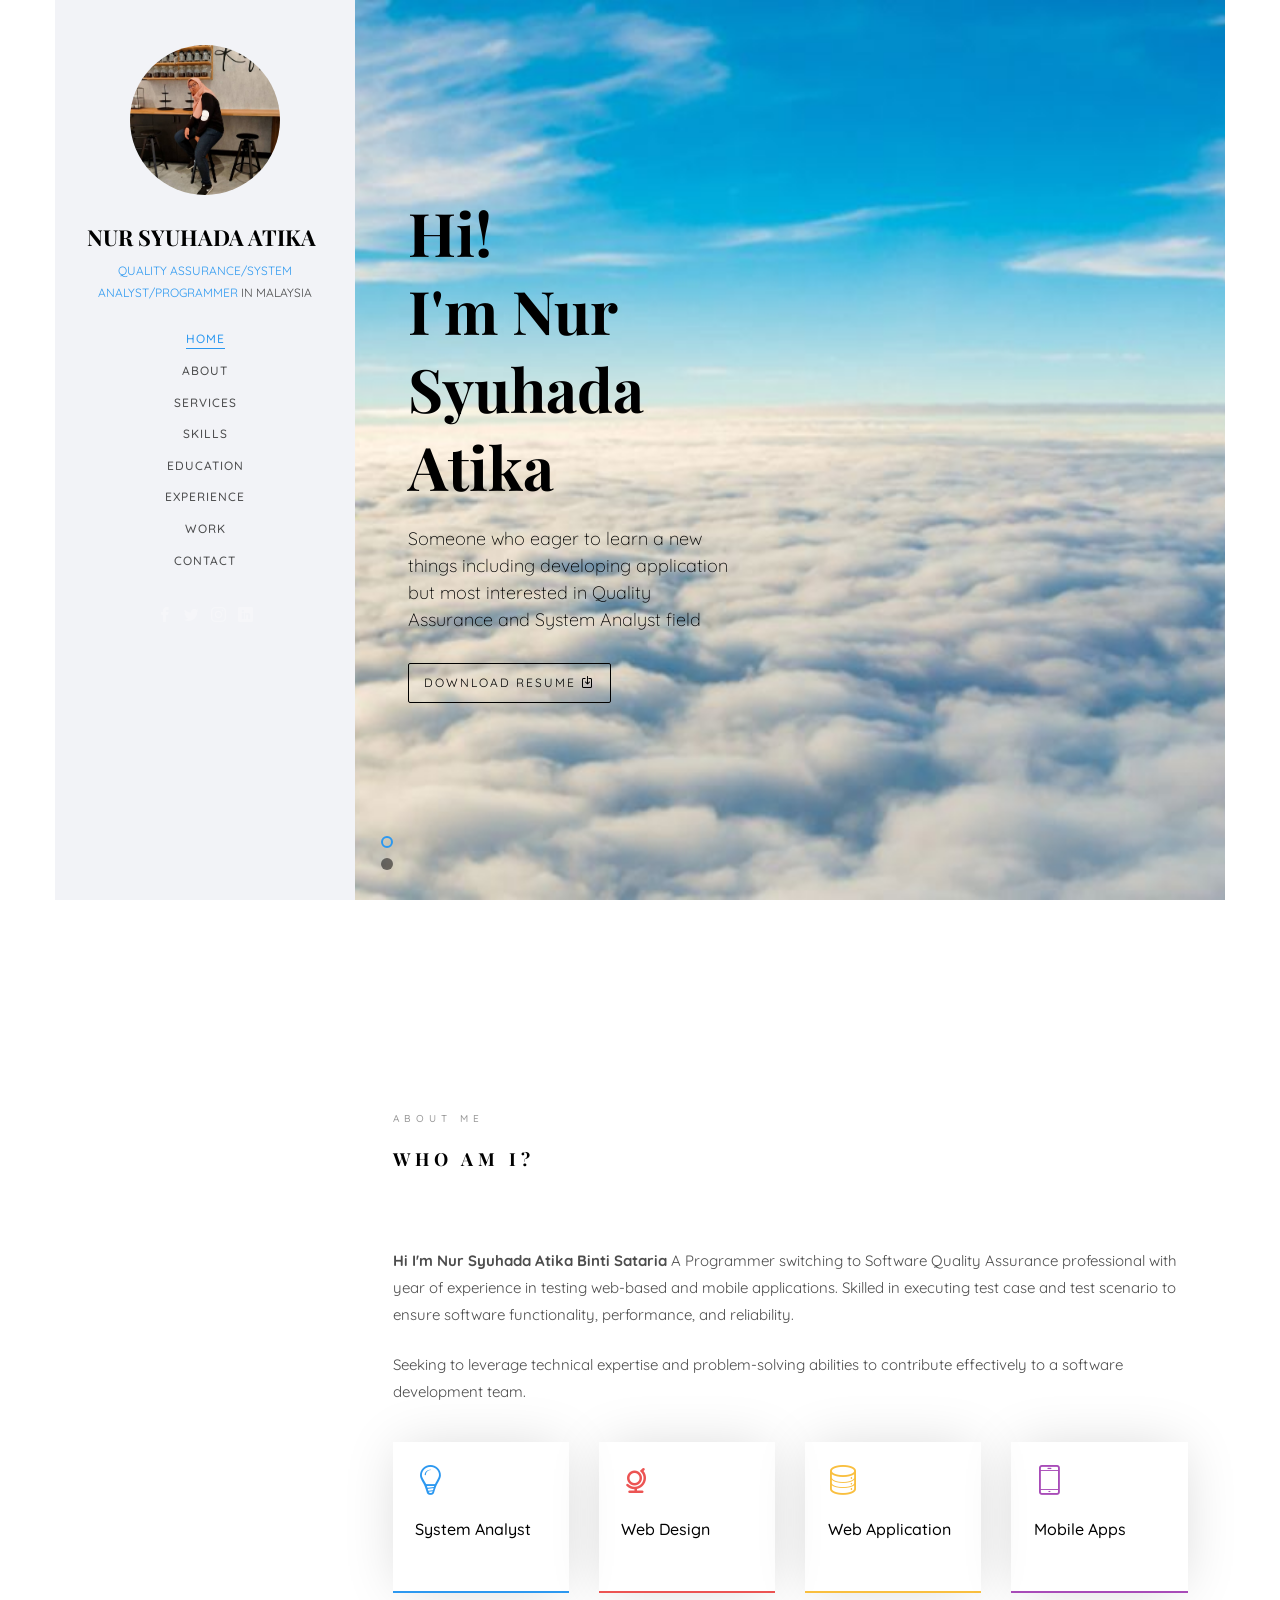
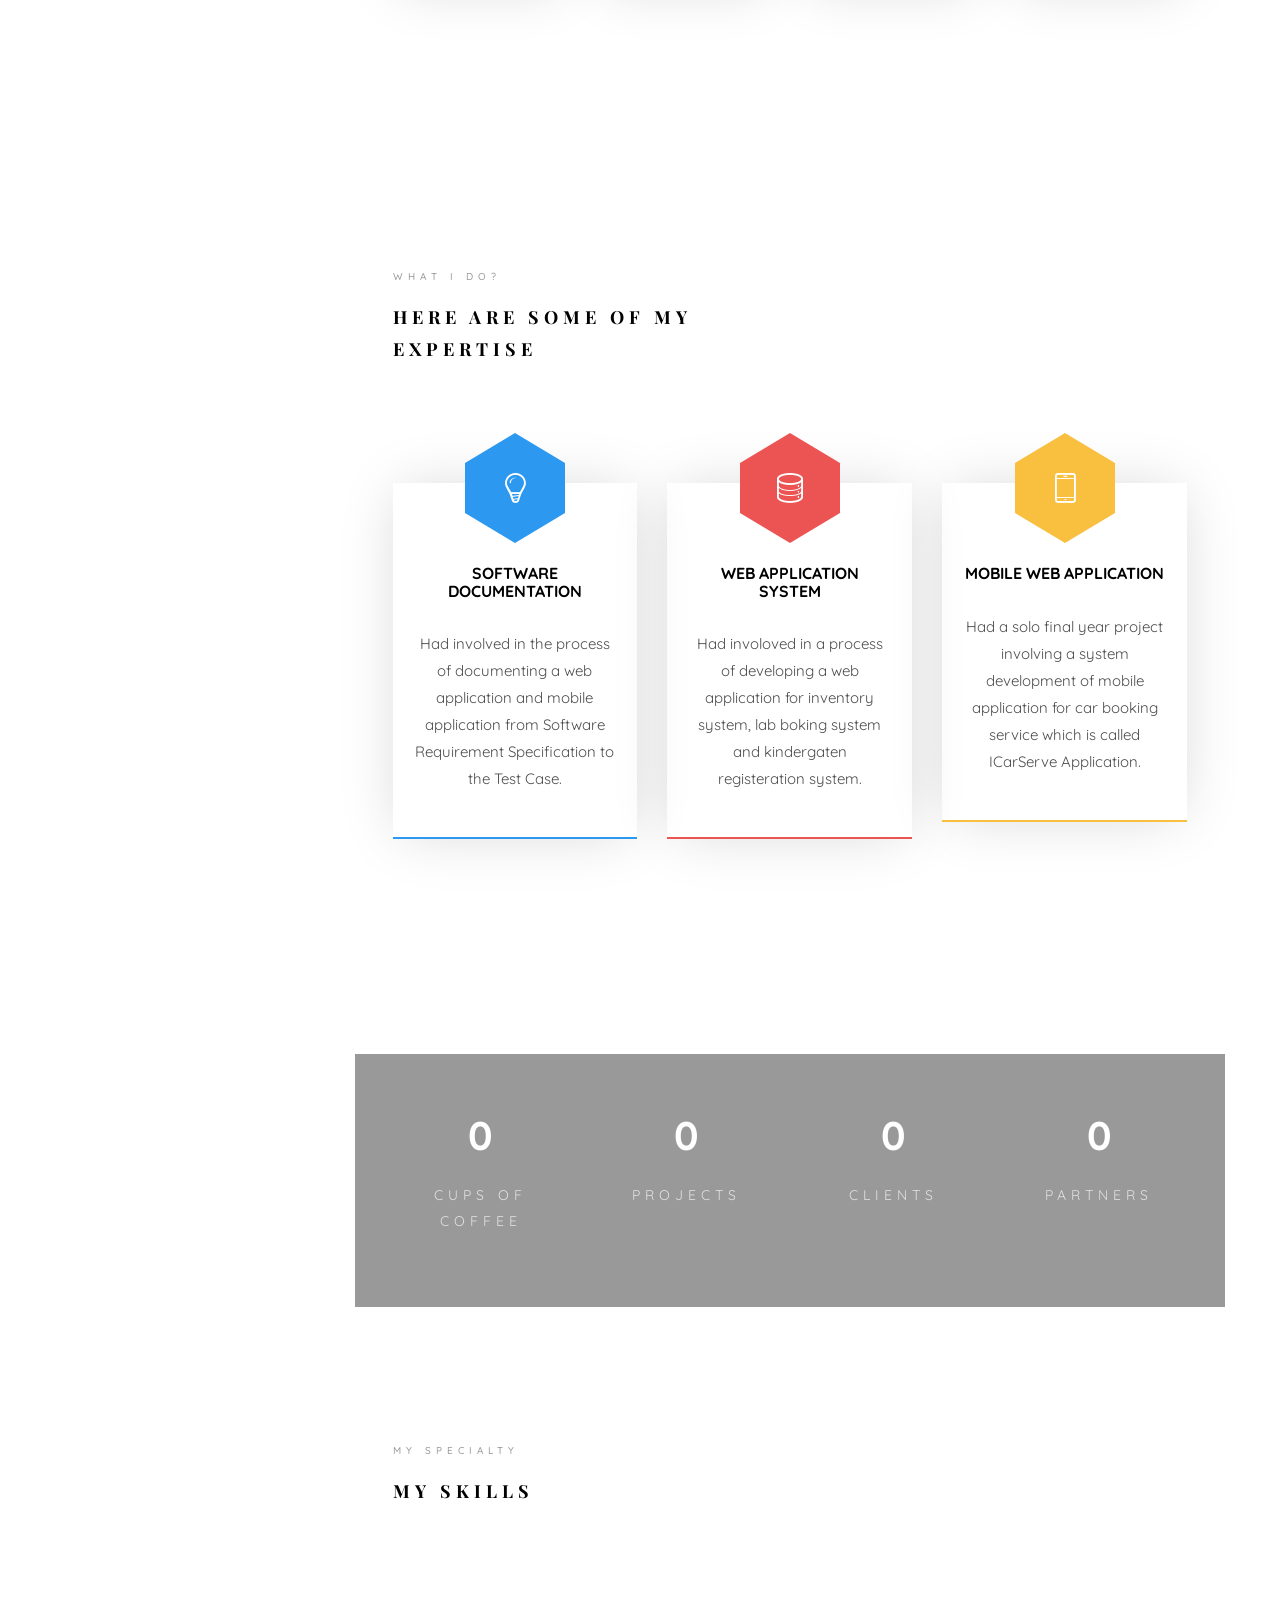
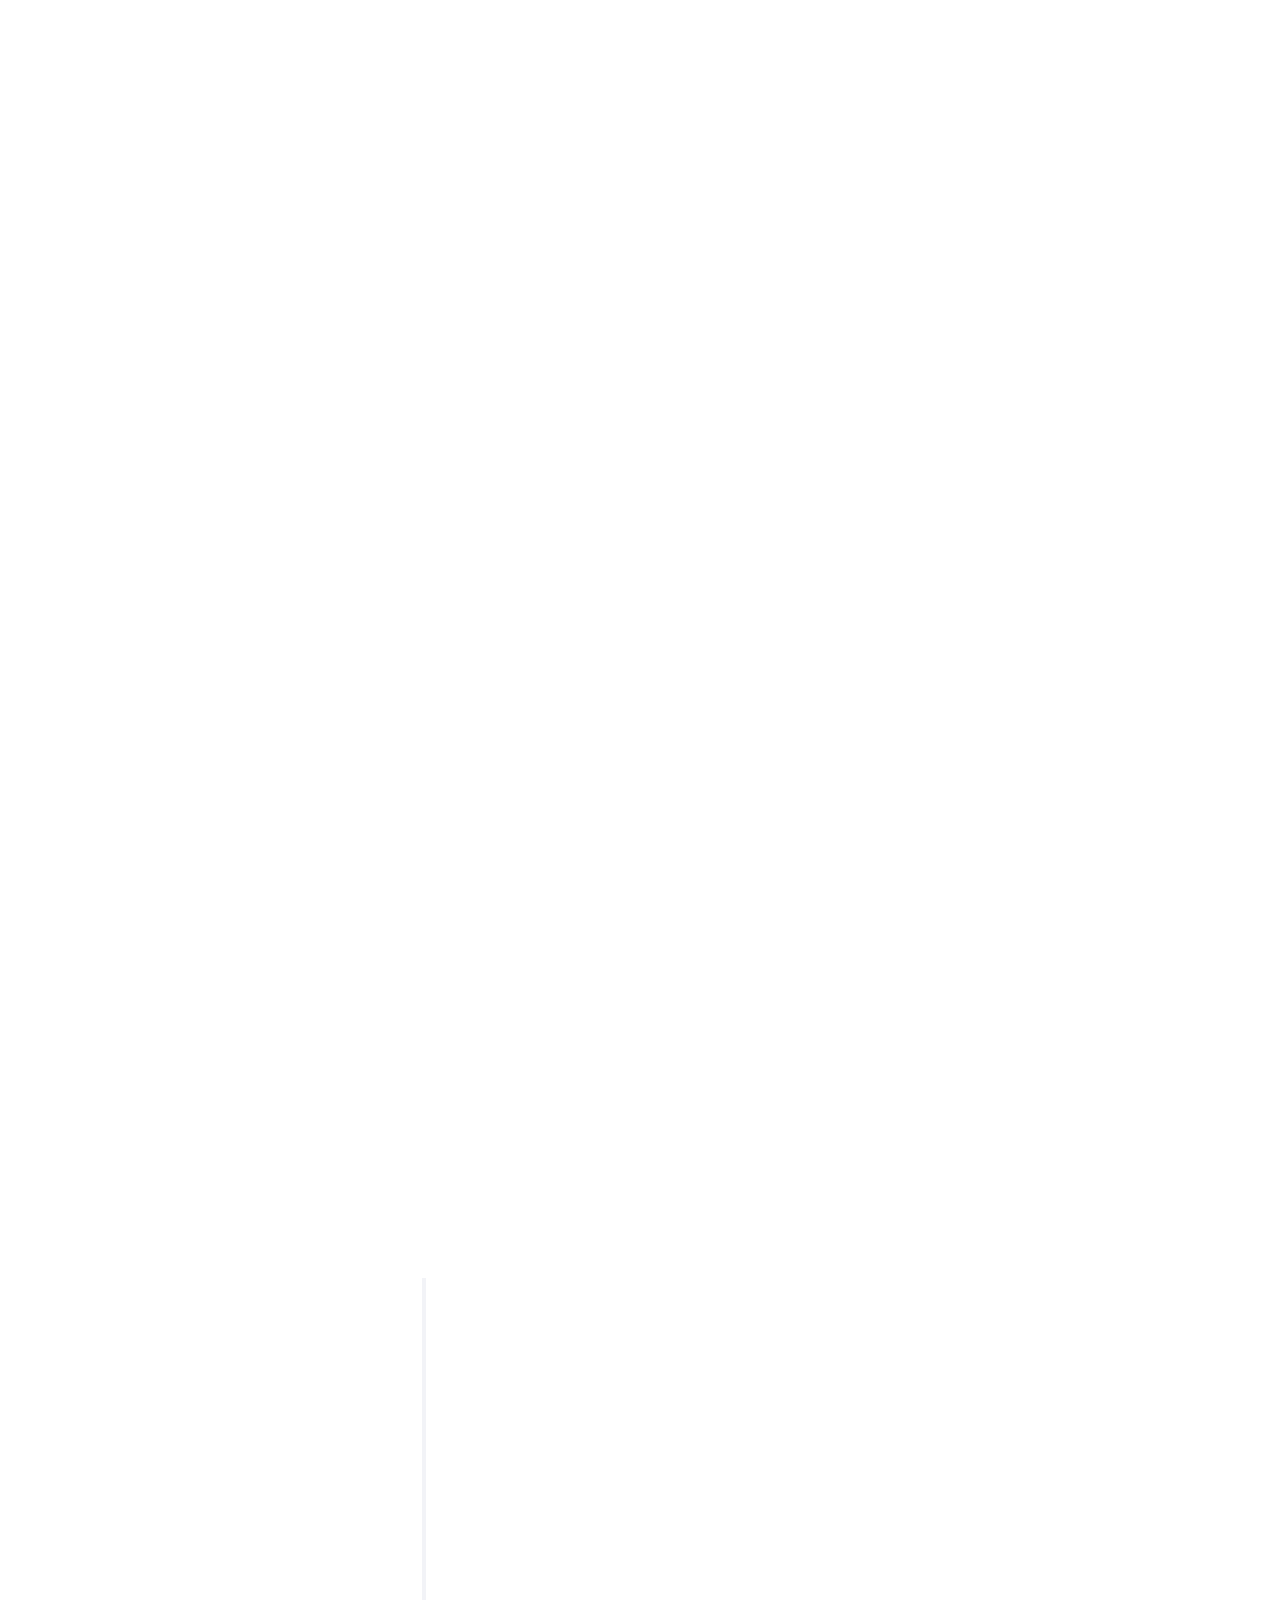
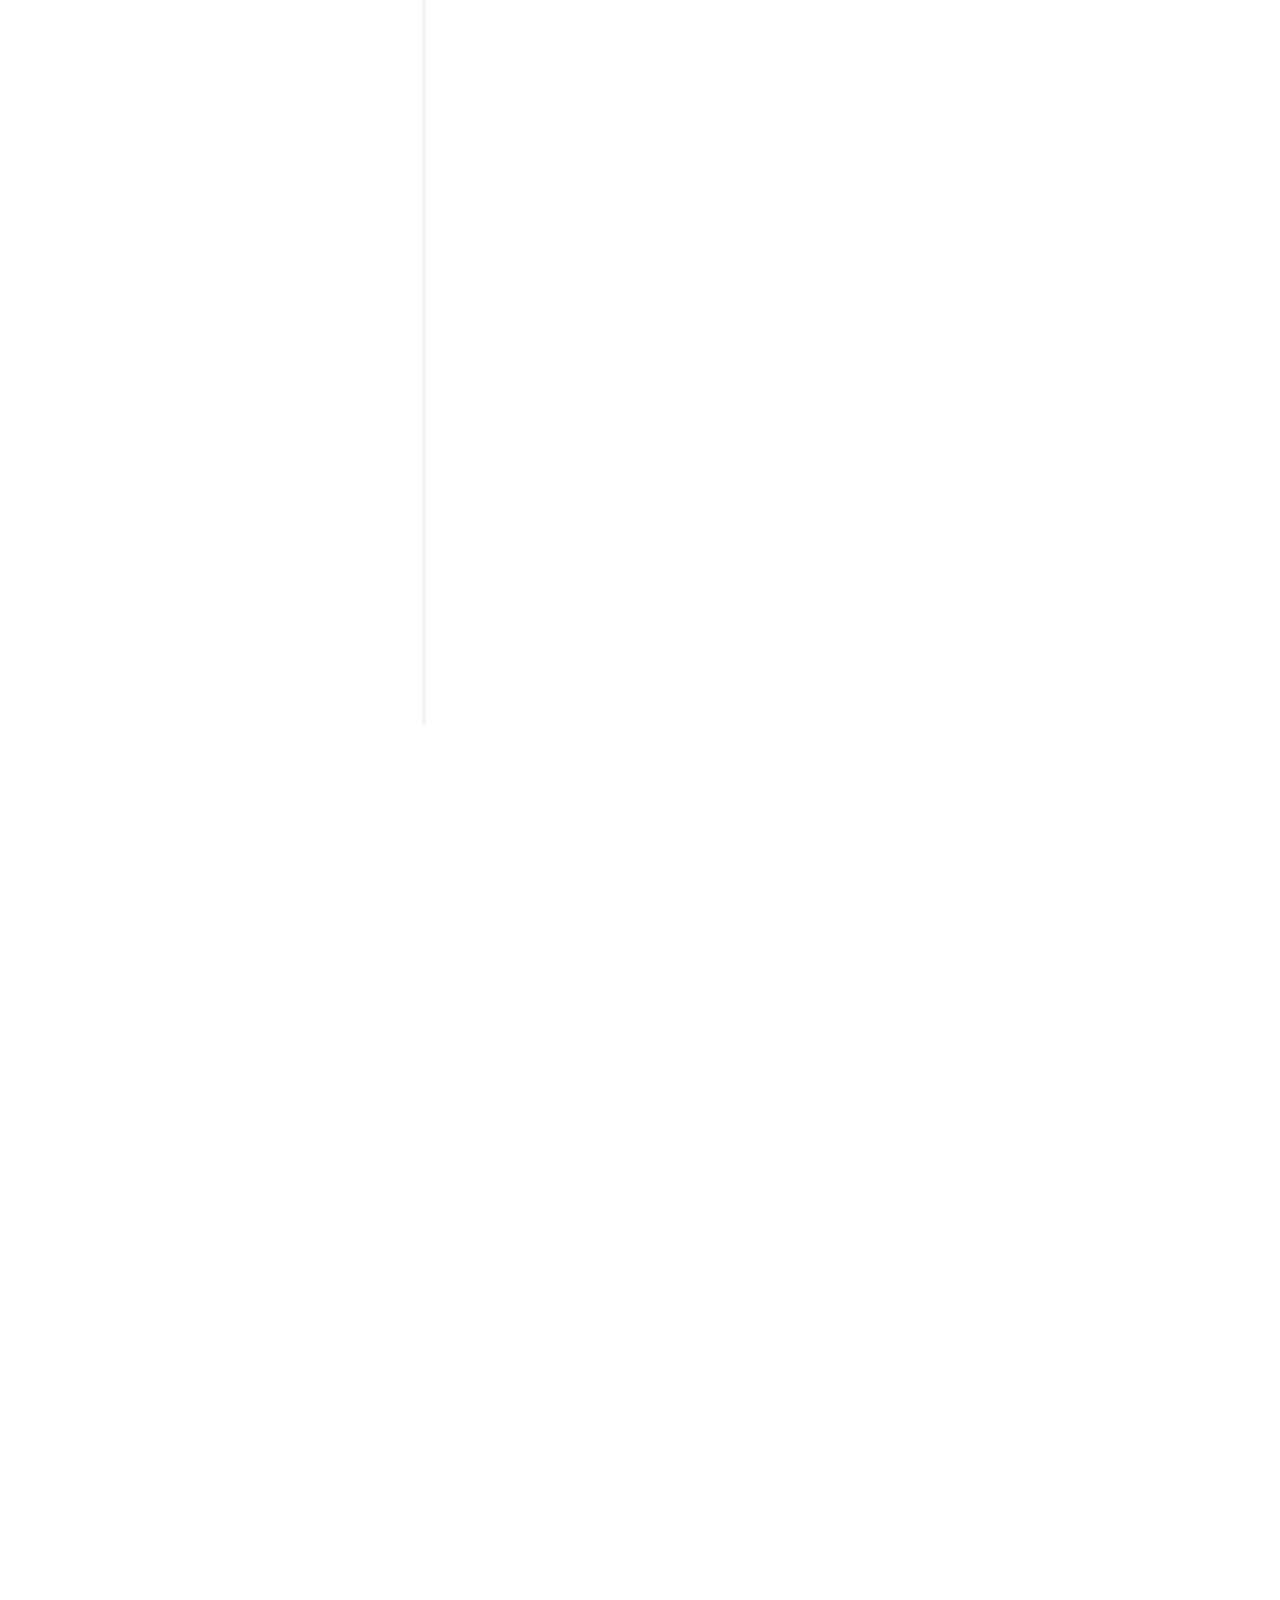
==== commit ed1bf8d3: "Update latest" ====
--- a/index.html
+++ b/index.html
@@ -99,7 +99,7 @@
 					   					<div class="desc">
 						   					<h1>Hi! <br>I'm Nur Syuhada Atika</h1>
 						   					<h2>Someone who eager to learn a new things including developing application but most interested in Quality Assurance and System Analyst field </h2>
-												<p><a class="btn btn-primary btn-learn" href="./images/ATIKARESUME.pdf" target="_blank" download>Download Resume <i class="icon-download4"></i></a></p>
+												<p><a class="btn btn-primary btn-learn" href="./images/RESUMESYUHADAATIKA.pdf" target="_blank" download>Download Resume <i class="icon-download4"></i></a></p>
 											</div>
 					   				</div>
 					   			</div>
@@ -115,7 +115,7 @@
 					   					<div class="desc">
 						   					<h1>I am <br>a Software Quality Assurance Specialist</h1>
 												<h2>Learning a new things and increasing the knowledge is my top priorities </h2>
-												<p><a class="btn btn-primary btn-learn" href="./images/ATIKARESUME.pdf" target="_blank" download>Download Resume <i class="icon-briefcase3"></i></a></p>
+												<p><a class="btn btn-primary btn-learn" href="./images/RESUMESYUHADAATIKA.pdf" target="_blank" download>Download Resume <i class="icon-briefcase3"></i></a></p>
 											</div>
 					   				</div>
 					   			</div>
@@ -460,13 +460,35 @@
 					<div class="row">
 						<div class="col-md-12">
 				         <div class="timeline-centered">
+							 <article class="timeline-entry animate-box" data-animate-effect="fadeInRight">
+								 <div class="timeline-entry-inner">
+									 <div class="timeline-icon color-3">
+										 <i class="icon-pen2"></i>
+									 </div>
+									 <div class="timeline-label">
+										 <h2><a href="#">SOFTWARE QUALITY ASSURANCE</a> <span>2023</span></h2>
+										 <p>The D Group (Click Services SDN BHD)</p>
+										 <ul>
+											 <li>Develop a test script and test case scenario for the project.</li>
+											 <li>Develop a User Acceptance Test.</li>
+											 <li>Preparing Guide Book and Video Guide for the application.</li>
+											 <li>Experiencing in handling Hotjar and Google Analytics.</li>
+											 <li>Experiencing in doing the Pen Test.</li>
+											 <li>Develop a flow chart for the system.</li>
+											 <li>Collaborating between Project Manager, Business Analyst, Designer and Programmer to develop the systems.</li>
+											 <li>Handling over 20 projects as a Software Quality Assurance.</li>
+											 <li>Handing IT department and equipment for the company.</li>
+										 </ul>
+									 </div>
+								 </div>
+							 </article>
 					         <article class="timeline-entry animate-box" data-animate-effect="fadeInRight">
 					            <div class="timeline-entry-inner">
 					               <div class="timeline-icon color-2">
 					                  <i class="icon-pen2"></i>
 					               </div>
 					               <div class="timeline-label">
-					               	<h2><a href="#">INTERNSHIP</a> <span>2021</span></h2>
+					               	<h2><a href="#">INTERNSHIP</a> <span>2022</span></h2>
 					                  <p>Aplikasi Kreatif Technologies</p>
 									  <ul>
 										<li>Develop a Facebook login and data deletion callback using Laravel Socialite.</li>
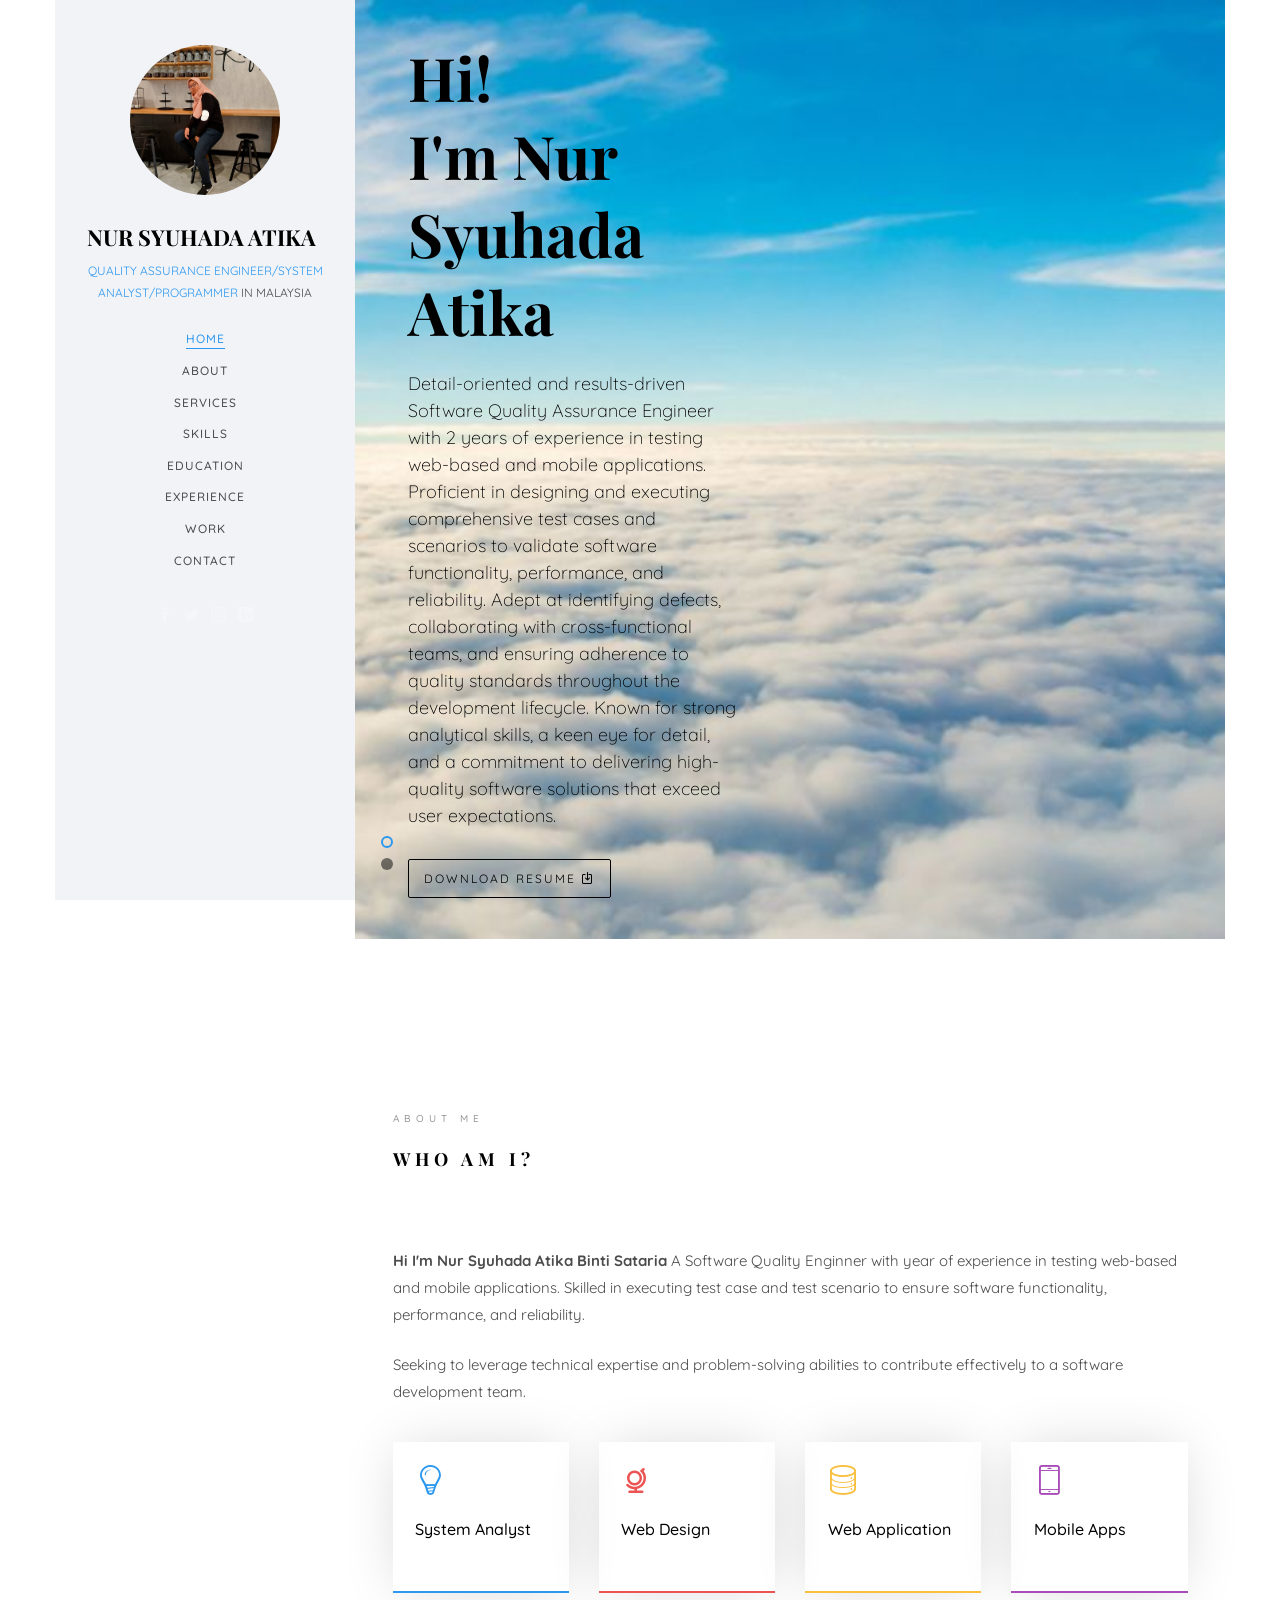
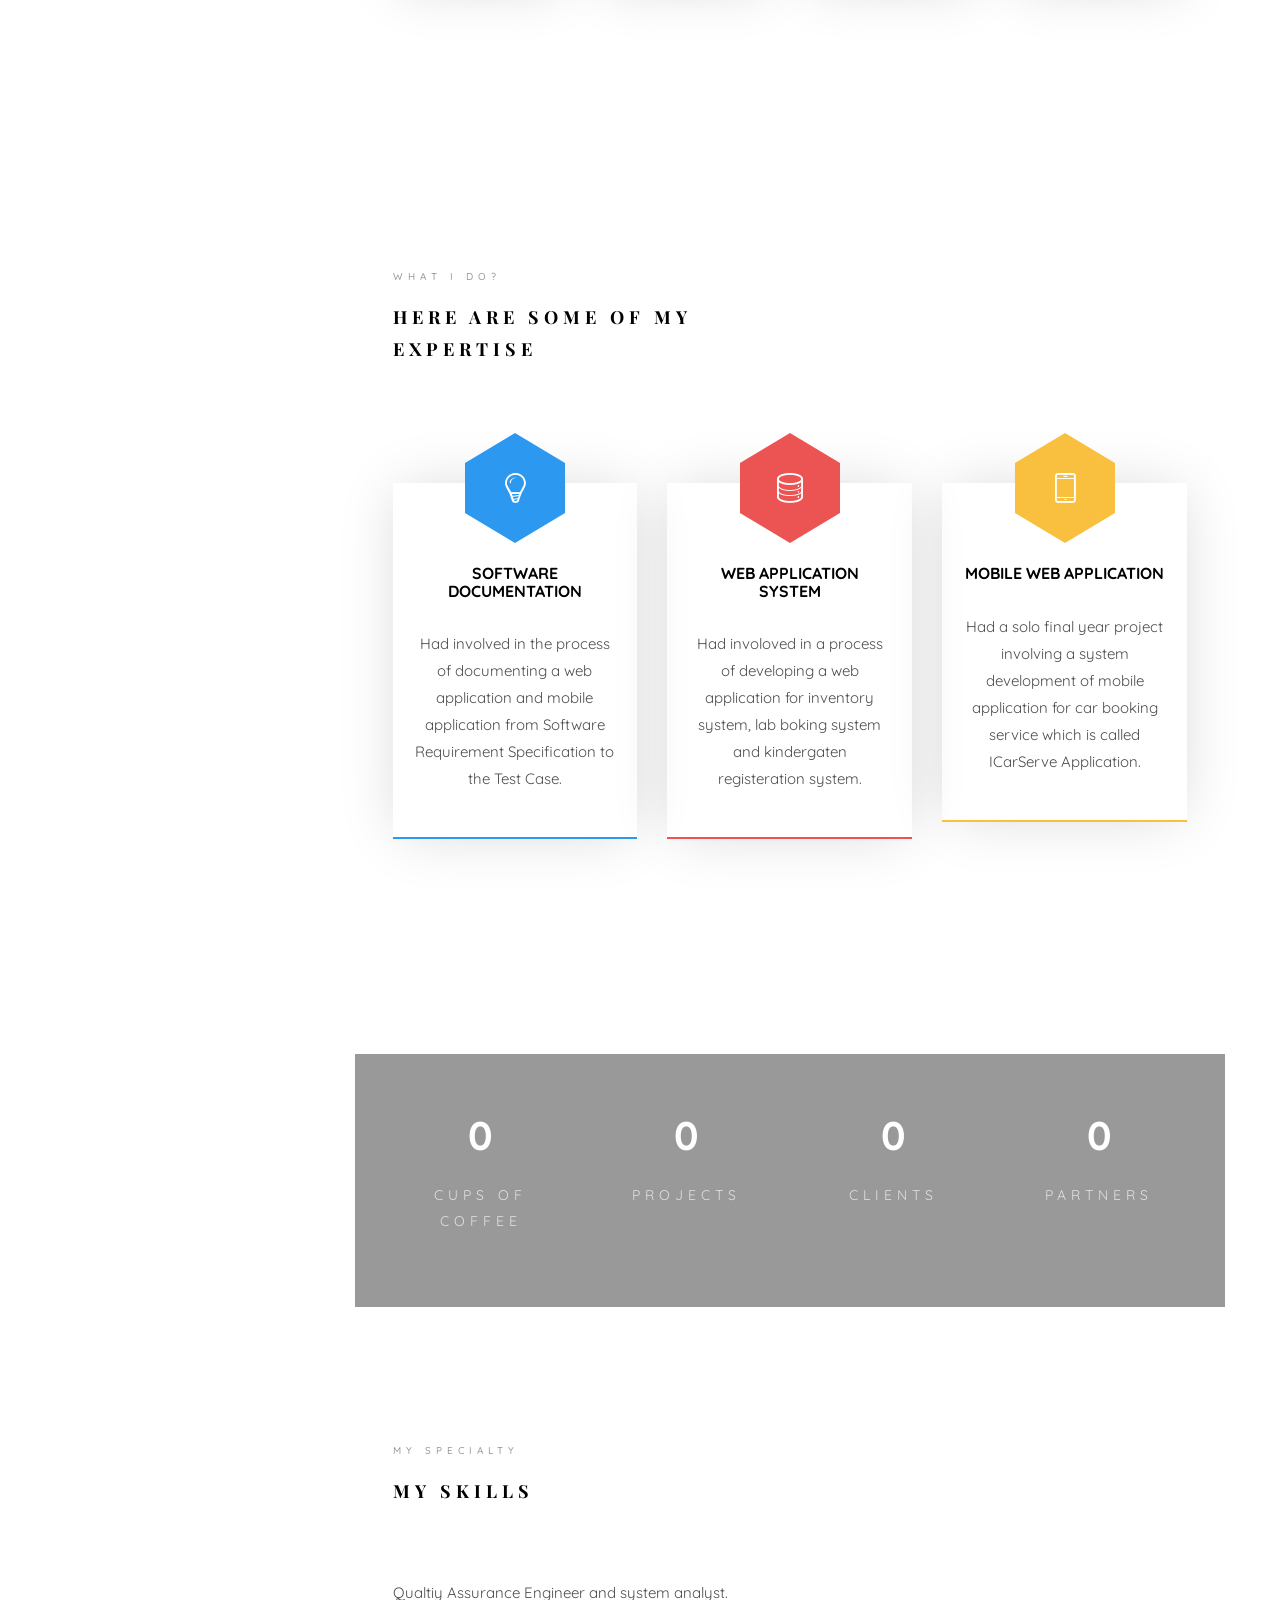
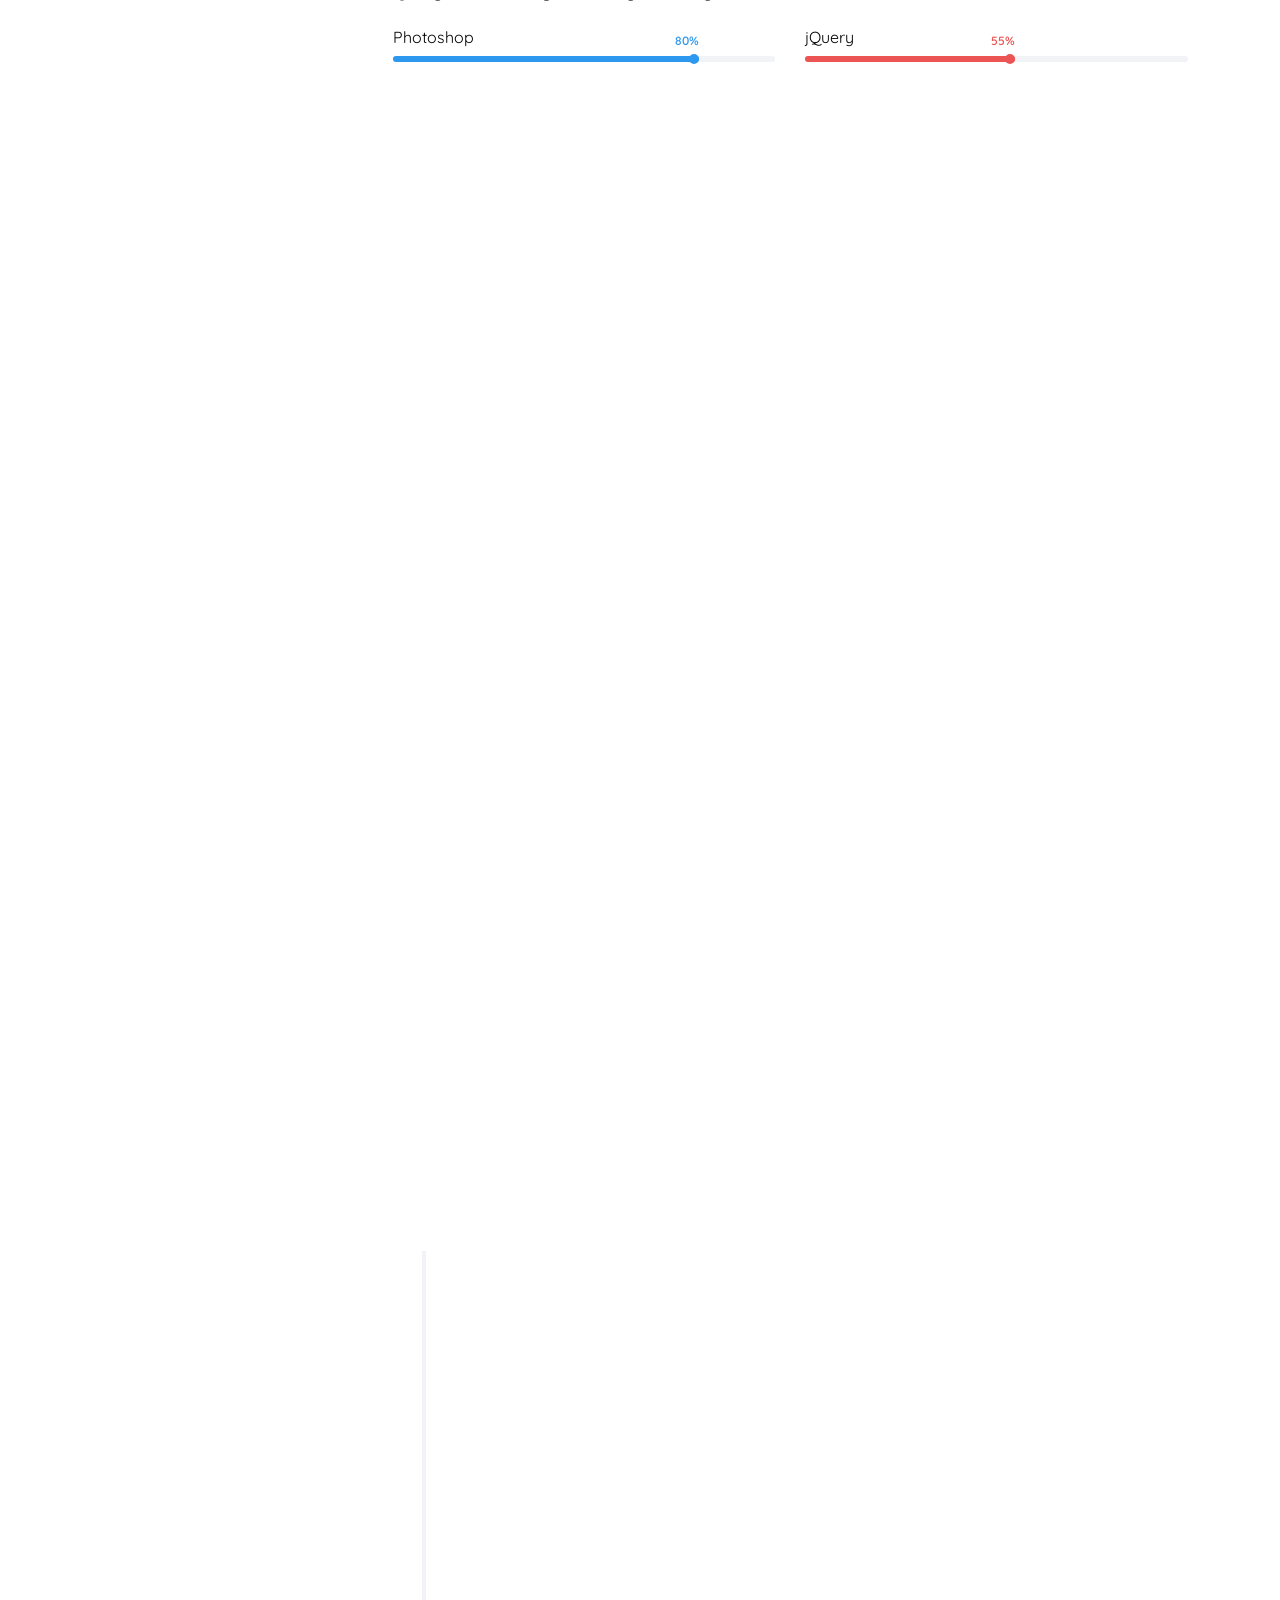
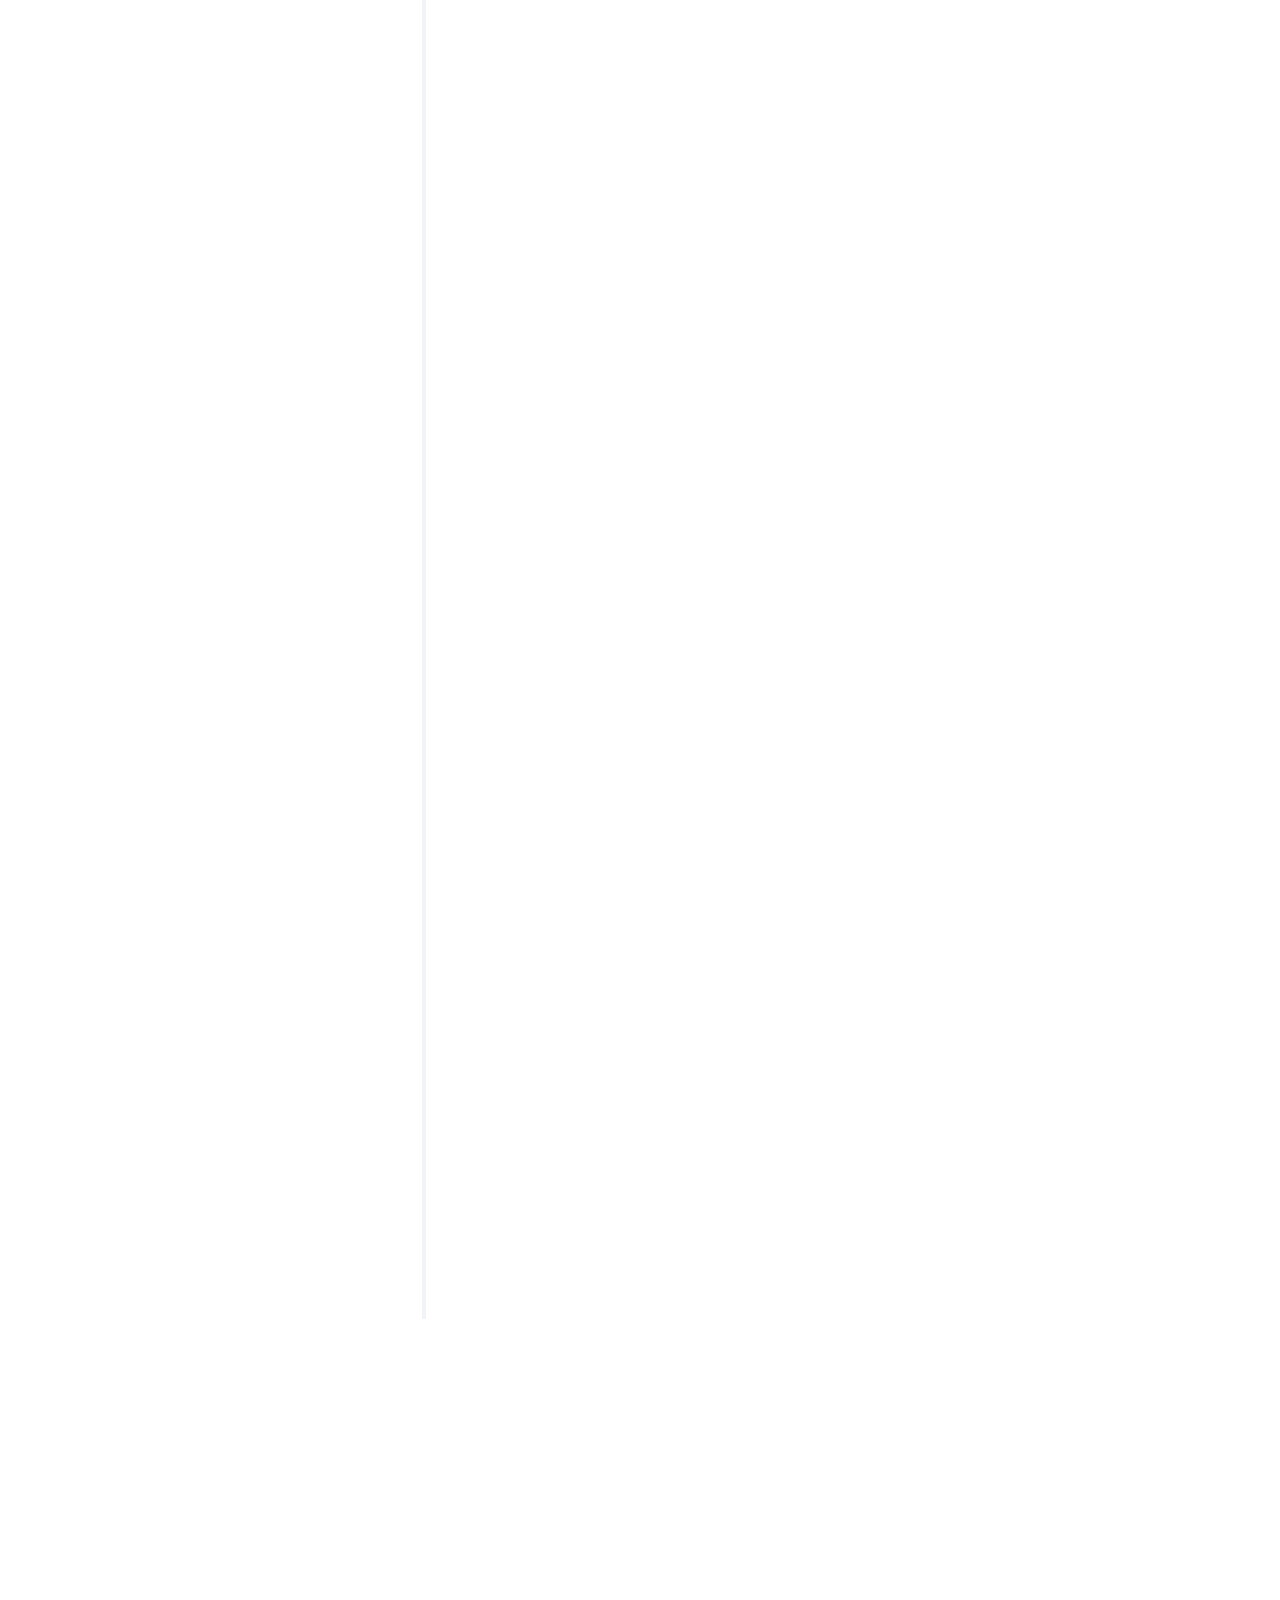
==== commit fbb8a122: "update resume" ====
--- a/index.html
+++ b/index.html
@@ -58,7 +58,7 @@
 			<div class="text-center">
 				<div class="author-img" style="background-image: url(images/Atika.jpeg);"></div>
 				<h1 id="colorlib-logo"><a href="index.html">NUR SYUHADA ATIKA</a></h1>
-				<span class="position"><a href="#">Quality Assurance/System Analyst/Programmer</a> in Malaysia</span>
+				<span class="position"><a href="#">Quality Assurance Engineer/System Analyst/Programmer</a> in Malaysia</span>
 			</div>
 			<nav id="colorlib-main-menu" role="navigation" class="navbar">
 				<div id="navbar" class="collapse">
@@ -98,8 +98,13 @@
 					   				<div class="slider-text-inner js-fullheight">
 					   					<div class="desc">
 						   					<h1>Hi! <br>I'm Nur Syuhada Atika</h1>
-						   					<h2>Someone who eager to learn a new things including developing application but most interested in Quality Assurance and System Analyst field </h2>
-												<p><a class="btn btn-primary btn-learn" href="./images/RESUMESYUHADAATIKA.pdf" target="_blank" download>Download Resume <i class="icon-download4"></i></a></p>
+						   					<h2>Detail-oriented and results-driven Software Quality Assurance Engineer with 2 years of experience in testing
+												web-based and mobile applications. Proficient in designing and executing comprehensive test cases and
+												scenarios to validate software functionality, performance, and reliability. Adept at identifying defects,
+												collaborating with cross-functional teams, and ensuring adherence to quality standards throughout the
+												development lifecycle. Known for strong analytical skills, a keen eye for detail, and a commitment to delivering
+												high-quality software solutions that exceed user expectations.</h2>
+												<p><a class="btn btn-primary btn-learn" href="./images/Resume Nur Syuhada Atika.pdf" target="_blank" download>Download Resume <i class="icon-download4"></i></a></p>
 											</div>
 					   				</div>
 					   			</div>
@@ -115,7 +120,7 @@
 					   					<div class="desc">
 						   					<h1>I am <br>a Software Quality Assurance Specialist</h1>
 												<h2>Learning a new things and increasing the knowledge is my top priorities </h2>
-												<p><a class="btn btn-primary btn-learn" href="./images/RESUMESYUHADAATIKA.pdf" target="_blank" download>Download Resume <i class="icon-briefcase3"></i></a></p>
+												<p><a class="btn btn-primary btn-learn" href="./images/Resume Nur Syuhada Atika.pdf" target="_blank" download>Download Resume <i class="icon-briefcase3"></i></a></p>
 											</div>
 					   				</div>
 					   			</div>
@@ -135,7 +140,7 @@
 									<div class="about-desc">
 										<span class="heading-meta">About Me</span>
 										<h2 class="colorlib-heading">Who Am I?</h2>
-										<p><strong>Hi I'm Nur Syuhada Atika Binti Sataria</strong> A Programmer switching to Software Quality Assurance professional with year of experience in testing web-based and mobile applications. Skilled in executing test case and test scenario to ensure software functionality, performance, and reliability.</p>
+										<p><strong>Hi I'm Nur Syuhada Atika Binti Sataria</strong> A Software Quality Enginner with year of experience in testing web-based and mobile applications. Skilled in executing test case and test scenario to ensure software functionality, performance, and reliability.</p>
 										<p>Seeking to leverage technical expertise and problem-solving abilities to contribute effectively to a software development team.</p>
 									</div>
 								</div>
@@ -260,7 +265,7 @@
 					</div>
 					<div class="row">
 						<div class="col-md-12 animate-box" data-animate-effect="fadeInLeft">
-							<p>I can be both programmer and system analyst but I'm more confident being a system analyst and being a laravel programmer.</p>
+							<p>Qualtiy Assurance Engineer and system analyst.</p>
 						</div>
 						<div class="col-md-6 animate-box" data-animate-effect="fadeInLeft">
 							<div class="progress-wrap">
@@ -469,15 +474,19 @@
 										 <h2><a href="#">SOFTWARE QUALITY ASSURANCE</a> <span>2023</span></h2>
 										 <p>The D Group (Click Services SDN BHD)</p>
 										 <ul>
-											 <li>Develop a test script and test case scenario for the project.</li>
-											 <li>Develop a User Acceptance Test.</li>
-											 <li>Preparing Guide Book and Video Guide for the application.</li>
-											 <li>Experiencing in handling Hotjar and Google Analytics.</li>
-											 <li>Experiencing in doing the Pen Test.</li>
-											 <li>Develop a flow chart for the system.</li>
-											 <li>Collaborating between Project Manager, Business Analyst, Designer and Programmer to develop the systems.</li>
-											 <li>Handling over 20 projects as a Software Quality Assurance.</li>
-											 <li>Handing IT department and equipment for the company.</li>
+											<li>Designed and maintained technical flow diagrams to clearly illustrate system architecture and streamline communication among stakeholders.</li>
+											<li>Drafted and executed comprehensive test cases and user stories, ensuring thorough validation of software functionality, usability, and performance.</li>
+											<li>Extended project documentation beyond current development standards to create clear and accessible technical resources for both internal teams and external stakeholders.</li>
+											<li>Conducted manual testing across multiple platforms and test scenarios, identifying bugs and ensuring quality compliance.</li>
+											<li>Developed User Acceptance Testing (UAT) documents, setup guides, and video walkthroughs to support stakeholder training and successful handover.</li>
+											<li>Delivered first-level technical support, resolving user inquiries and system issues in a timely and efficient manner.</li>
+											<li>Implemented and configured Hotjar to track user behavior and gather feedback, contributing to continuous UI/UX improvements.</li>	
+											<li>Managed internal IT requests including hardware/software troubleshooting, ensuring seamless support across departments.</li>
+											<li>Collaborated closely with Project Managers, Business Analysts, UI/UX Designers, and Developers to align quality standards and project goals.</li>
+											<li>Supported over 20+ software projects, ensuring consistent delivery of high-quality releases that meet business requirements.</li>
+											<li>Performed various ad-hoc tasks to support evolving project and organizational needs.</li>
+											<li>Performed **automation testing** using **Selenium WebDriver** for front-end functionality and **API testing** using **Postman**.</li>
+											<li>Executed **database queries** using **DBeaver** database tools to support testing and analysis.</li>																				
 										 </ul>
 									 </div>
 								 </div>
@@ -491,14 +500,12 @@
 					               	<h2><a href="#">INTERNSHIP</a> <span>2022</span></h2>
 					                  <p>Aplikasi Kreatif Technologies</p>
 									  <ul>
-										<li>Develop a Facebook login and data deletion callback using Laravel Socialite.</li>
-										<li>Changing a client web page from HTML to Blade.</li>
-										<li>Scraping the data in the website using ParseHub.</li>
-										<li>Testing a project using PEST Framework in Laravel.</li>
-										<li>Configure laravel livewire and jetstream into the website.</li>
-										<li>Using DigitalOcean and Runcloud to manage and deploy the website.</li>
-										<li>Creating a blog and web commerce with payment gateway using wordpress.</li>
-									</ul>
+										<li>Implemented **Facebook login integration** and **data deletion callback** using **Laravel Socialite**, enhancing user authentication capabilities.</li>
+										<li>Refactored static **HTML pages** to **Blade templating engine**, improving maintainability and consistency across the application.</li>
+										<li>Configured **Laravel Livewire** and **Jetstream**, enabling dynamic front-end functionality with real-time UI updates.</li>
+										<li>Managed and deployed applications using **DigitalOcean** and **RunCloud**, ensuring stable and secure hosting environments.</li>
+										<li>Developed a fully functional **blog** and **e-commerce website** with integrated **payment gateway** using **WordPress**, enhancing digital presence and transaction capabilities for the client.</li>
+									  </ul>
 					               </div>
 					            </div>
 					         </article>
@@ -513,10 +520,10 @@
 					                  <h2><a href="#">INTERNSHIP</a> <span>2017</span></h2>
 					                  <p>Mechanical Engineering Department of Universiti Teknologi Malaysia</p>
 									  <ul>
-										  <li>Develop the web system for lab booking for UTM.</li>
-										  <li>Assist technician in technical support.</li>
-										  <li>Provide the documentation for the system.</li>
-										  <li>Assisting in doing an audit in UTM.</li>
+										<li>Developed a **web-based lab booking system** for UTM to streamline laboratory reservation processes and improve operational efficiency.</li>
+										<li>Assisted technicians in providing **technical support**, including troubleshooting hardware and software issues.</li>
+										<li>Created **system documentation**, including user guides and technical references, to support ongoing maintenance and user onboarding.</li>
+										<li>Participated in **internal audit processes**, supporting data collection, verification, and reporting for departmental compliance.</li>									  
 									  </ul>
 					               </div>
 					            </div>
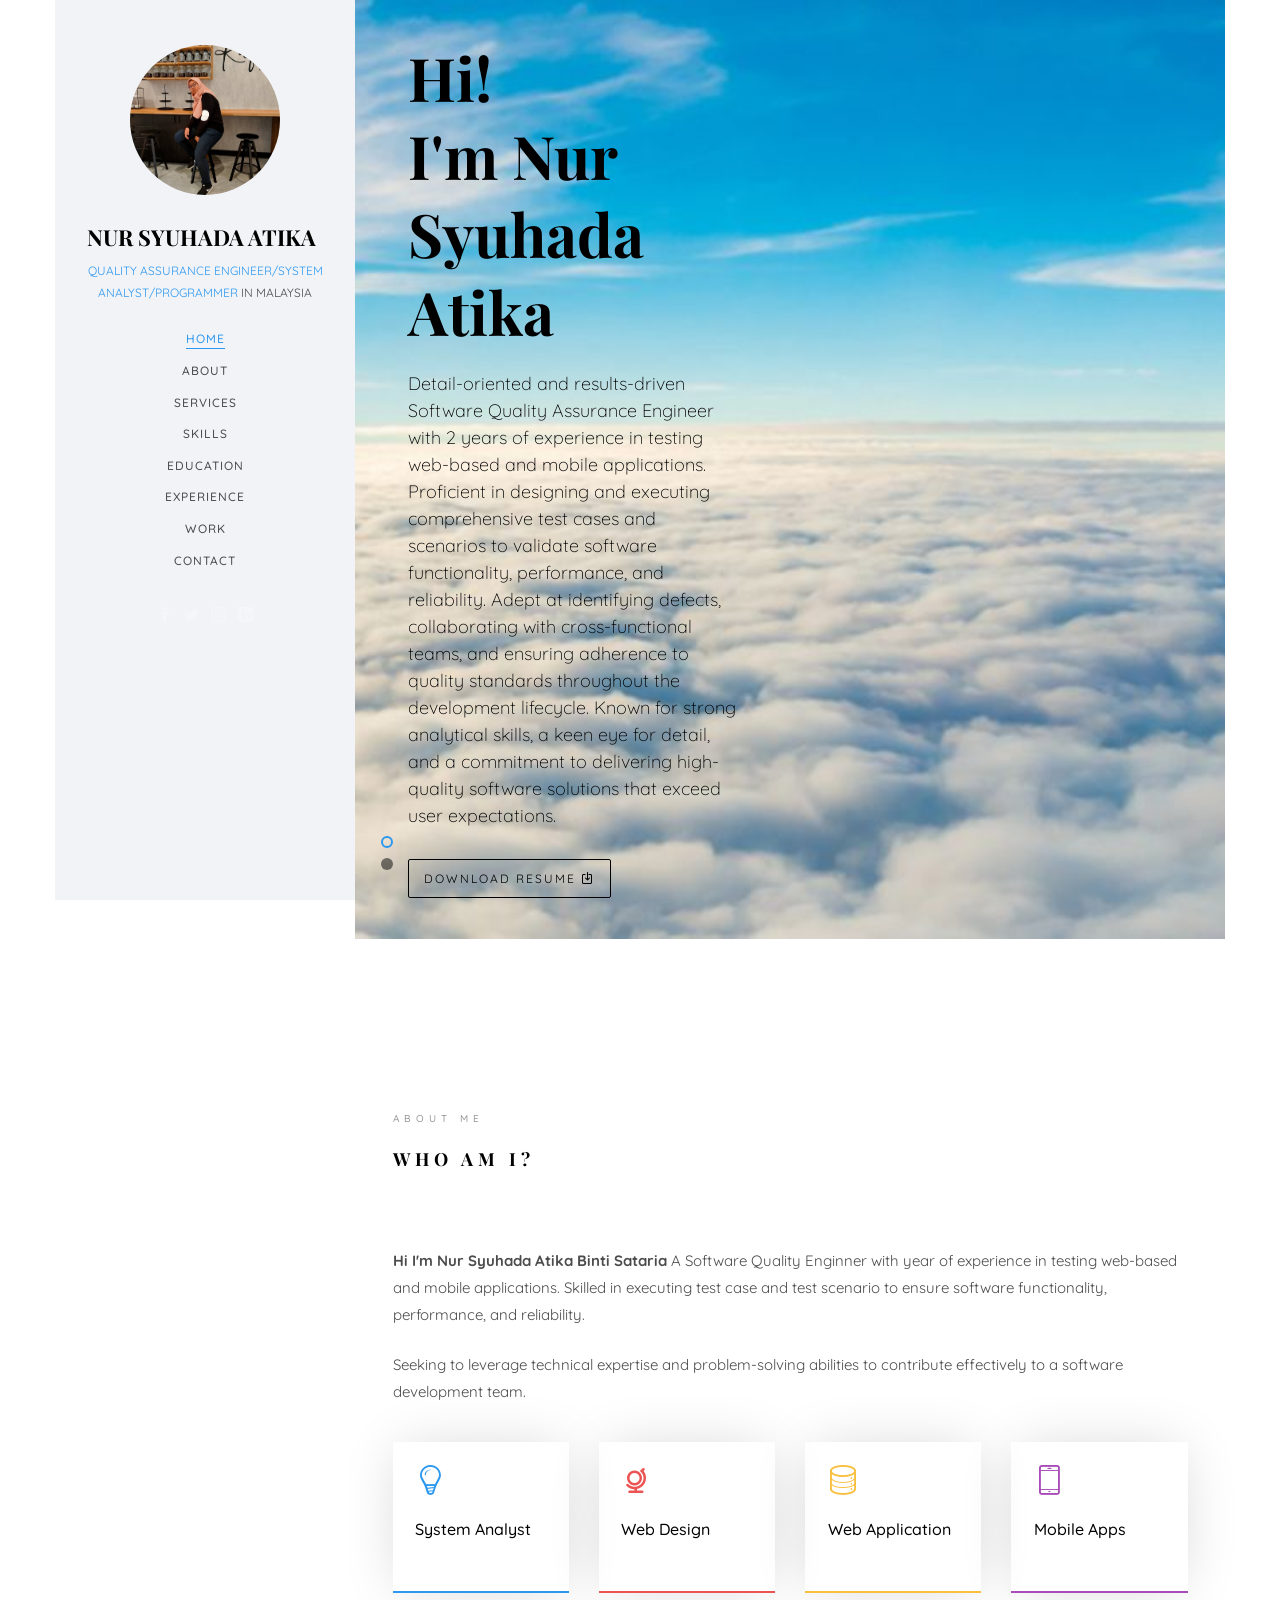
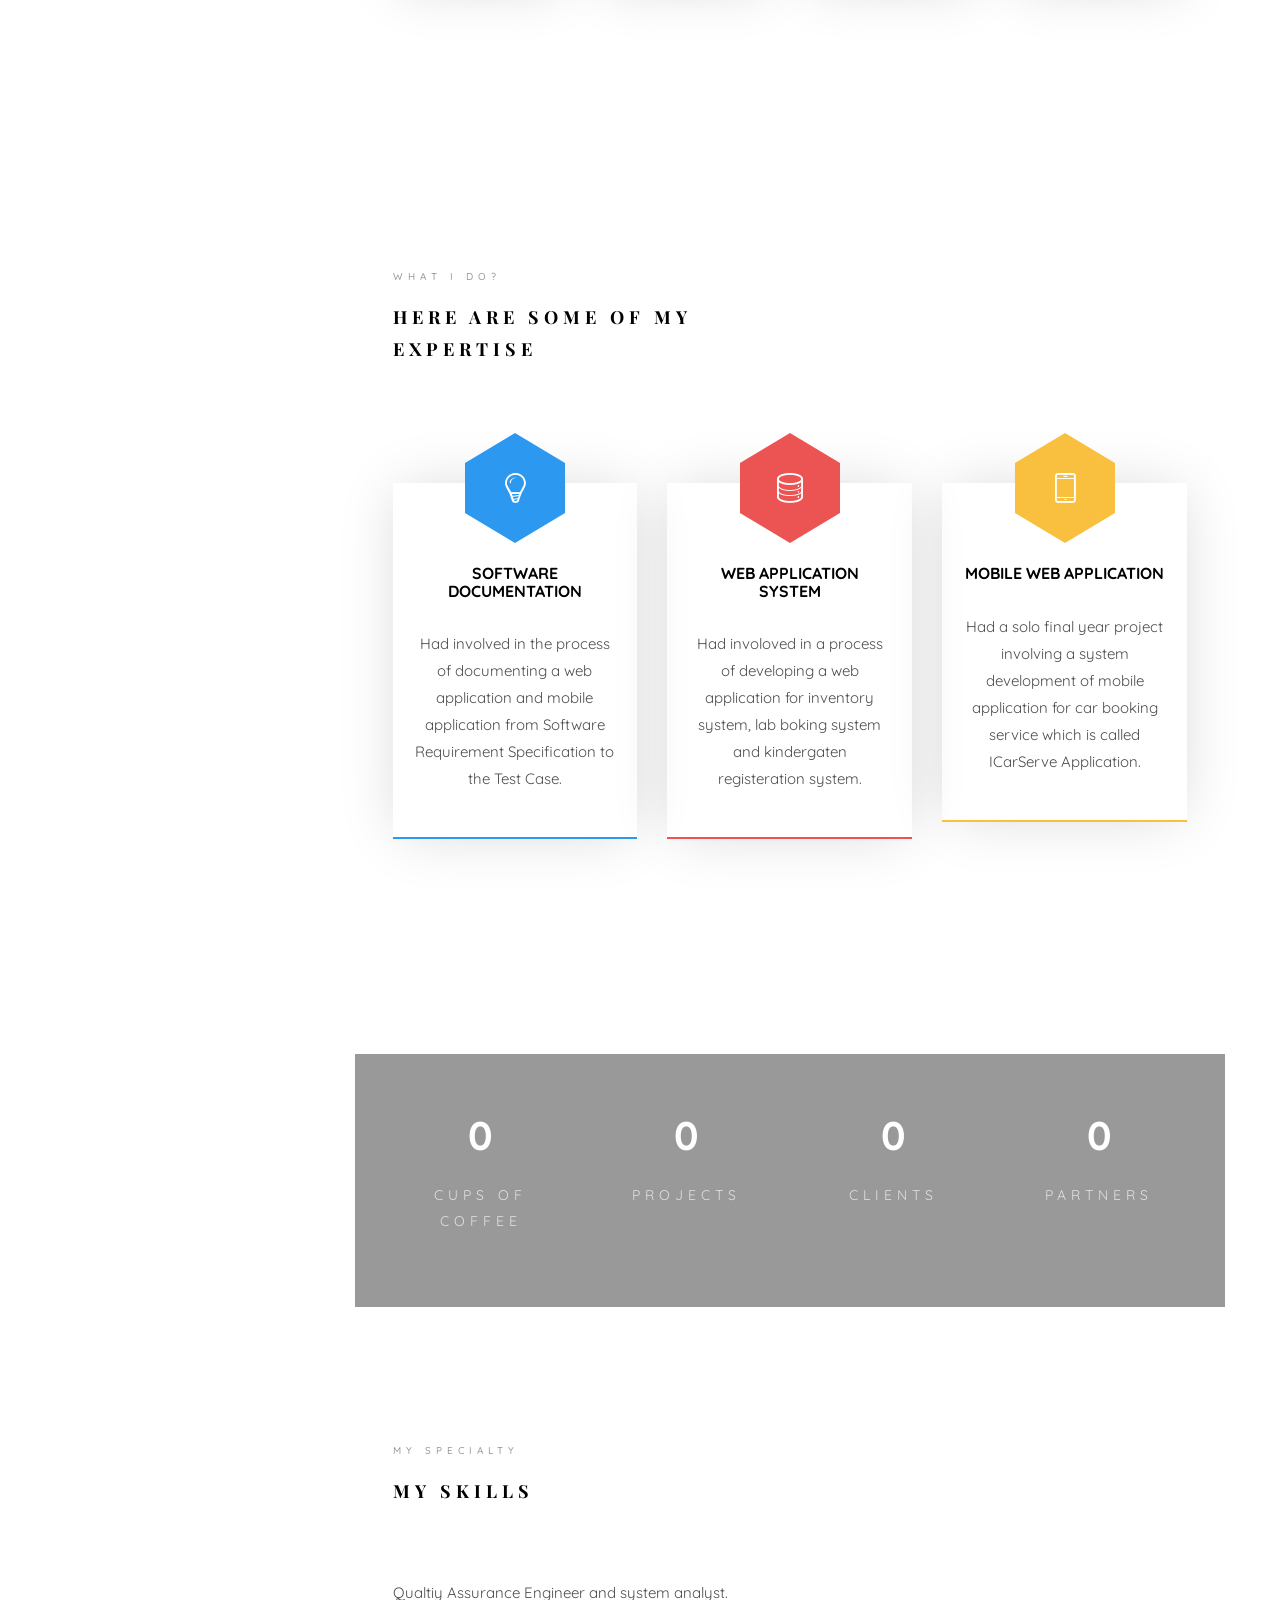
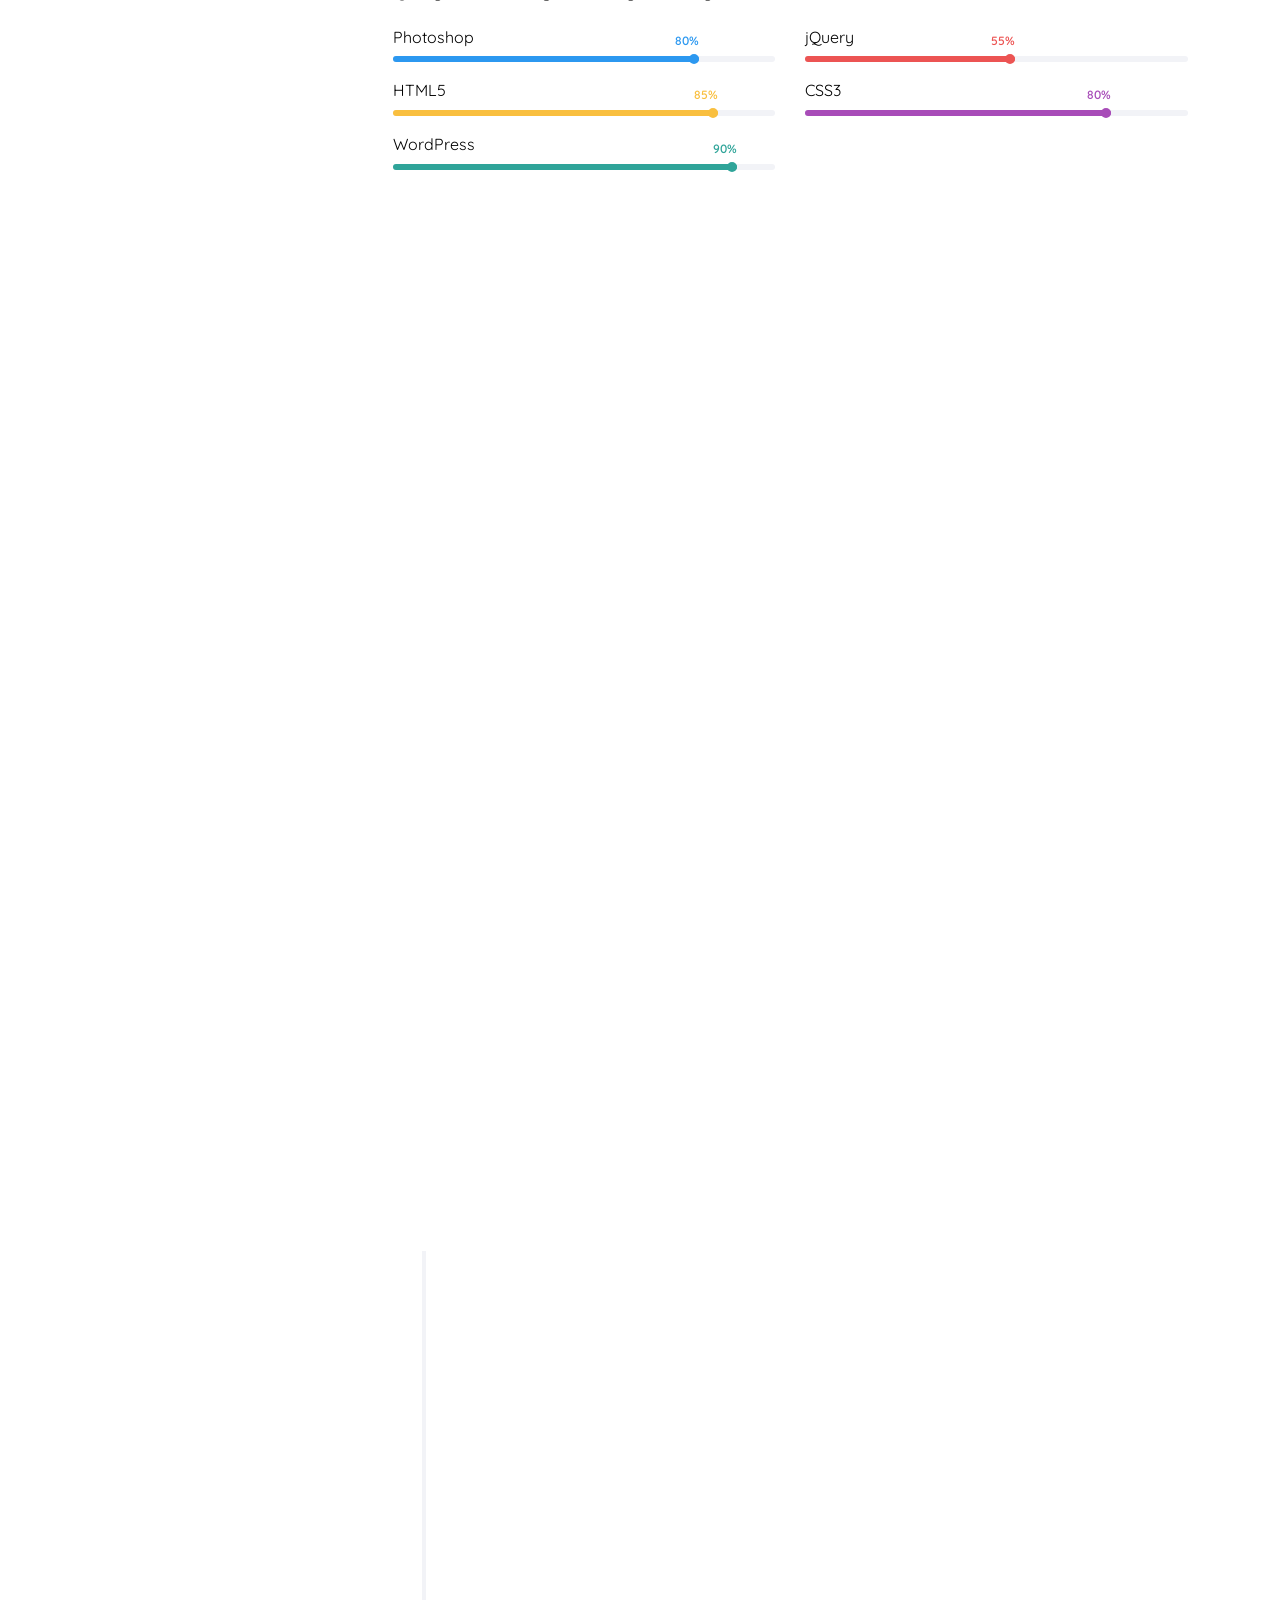
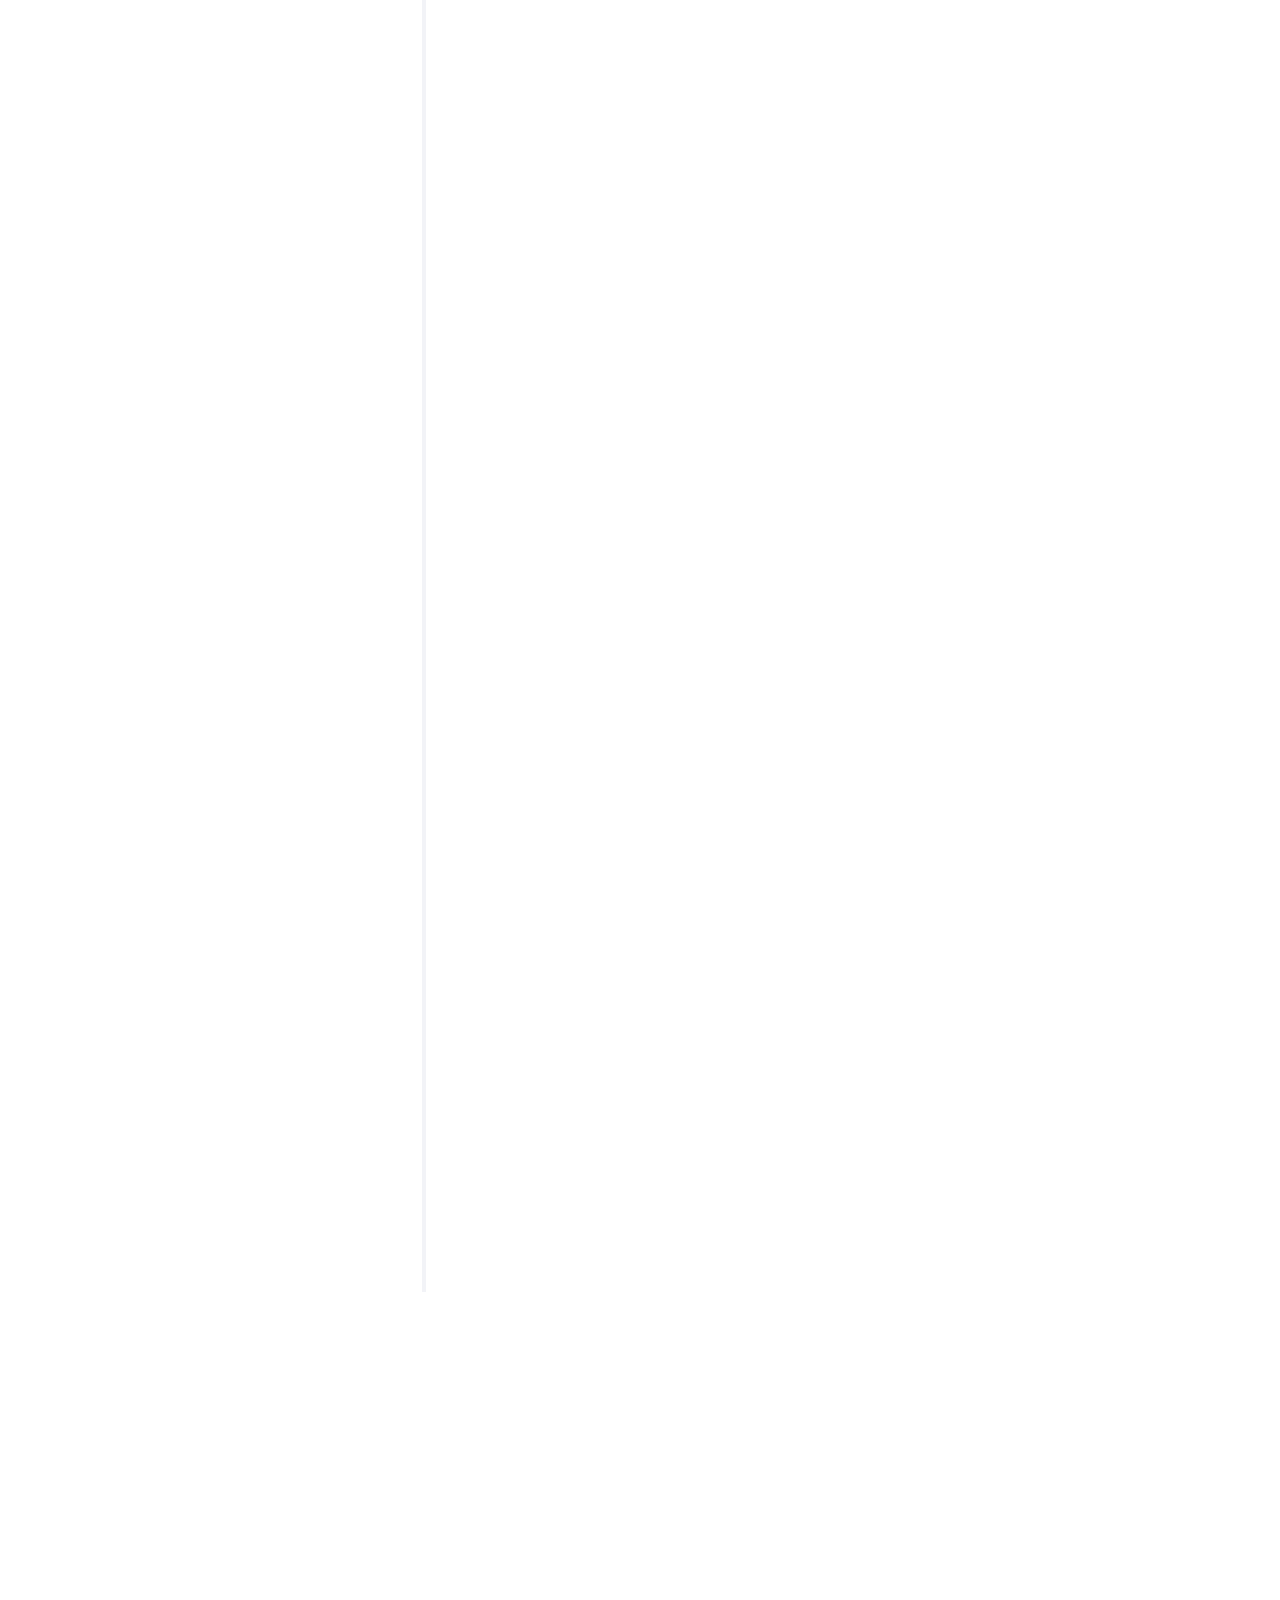
==== commit 4de2375e: "update" ====
--- a/index.html
+++ b/index.html
@@ -485,8 +485,8 @@
 											<li>Collaborated closely with Project Managers, Business Analysts, UI/UX Designers, and Developers to align quality standards and project goals.</li>
 											<li>Supported over 20+ software projects, ensuring consistent delivery of high-quality releases that meet business requirements.</li>
 											<li>Performed various ad-hoc tasks to support evolving project and organizational needs.</li>
-											<li>Performed **automation testing** using **Selenium WebDriver** for front-end functionality and **API testing** using **Postman**.</li>
-											<li>Executed **database queries** using **DBeaver** database tools to support testing and analysis.</li>																				
+											<li>Performed automation testing using Selenium WebDriver for front-end functionality and API testing using Postman.</li>
+											<li>Executed database queries using DBeaver database tools to support testing and analysis.</li>																				
 										 </ul>
 									 </div>
 								 </div>
@@ -500,11 +500,11 @@
 					               	<h2><a href="#">INTERNSHIP</a> <span>2022</span></h2>
 					                  <p>Aplikasi Kreatif Technologies</p>
 									  <ul>
-										<li>Implemented **Facebook login integration** and **data deletion callback** using **Laravel Socialite**, enhancing user authentication capabilities.</li>
-										<li>Refactored static **HTML pages** to **Blade templating engine**, improving maintainability and consistency across the application.</li>
-										<li>Configured **Laravel Livewire** and **Jetstream**, enabling dynamic front-end functionality with real-time UI updates.</li>
-										<li>Managed and deployed applications using **DigitalOcean** and **RunCloud**, ensuring stable and secure hosting environments.</li>
-										<li>Developed a fully functional **blog** and **e-commerce website** with integrated **payment gateway** using **WordPress**, enhancing digital presence and transaction capabilities for the client.</li>
+										<li>Implemented Facebook login integration and data deletion callback using Laravel Socialite, enhancing user authentication capabilities.</li>
+										<li>Refactored static HTML pages to Blade templating engine, improving maintainability and consistency across the application.</li>
+										<li>Configured Laravel Livewire and Jetstream, enabling dynamic front-end functionality with real-time UI updates.</li>
+										<li>Managed and deployed applications using DigitalOcean and RunCloud, ensuring stable and secure hosting environments.</li>
+										<li>Developed a fully functional blog and e-commerce website with integrated payment gateway using WordPress, enhancing digital presence and transaction capabilities for the client.</li>
 									  </ul>
 					               </div>
 					            </div>
@@ -520,10 +520,10 @@
 					                  <h2><a href="#">INTERNSHIP</a> <span>2017</span></h2>
 					                  <p>Mechanical Engineering Department of Universiti Teknologi Malaysia</p>
 									  <ul>
-										<li>Developed a **web-based lab booking system** for UTM to streamline laboratory reservation processes and improve operational efficiency.</li>
-										<li>Assisted technicians in providing **technical support**, including troubleshooting hardware and software issues.</li>
-										<li>Created **system documentation**, including user guides and technical references, to support ongoing maintenance and user onboarding.</li>
-										<li>Participated in **internal audit processes**, supporting data collection, verification, and reporting for departmental compliance.</li>									  
+										<li>Developed a web-based lab booking system for UTM to streamline laboratory reservation processes and improve operational efficiency.</li>
+										<li>Assisted technicians in providing technical support, including troubleshooting hardware and software issues.</li>
+										<li>Created system documentation, including user guides and technical references, to support ongoing maintenance and user onboarding.</li>
+										<li>Participated in nternal audit processes, supporting data collection, verification, and reporting for departmental compliance.</li>									  
 									  </ul>
 					               </div>
 					            </div>
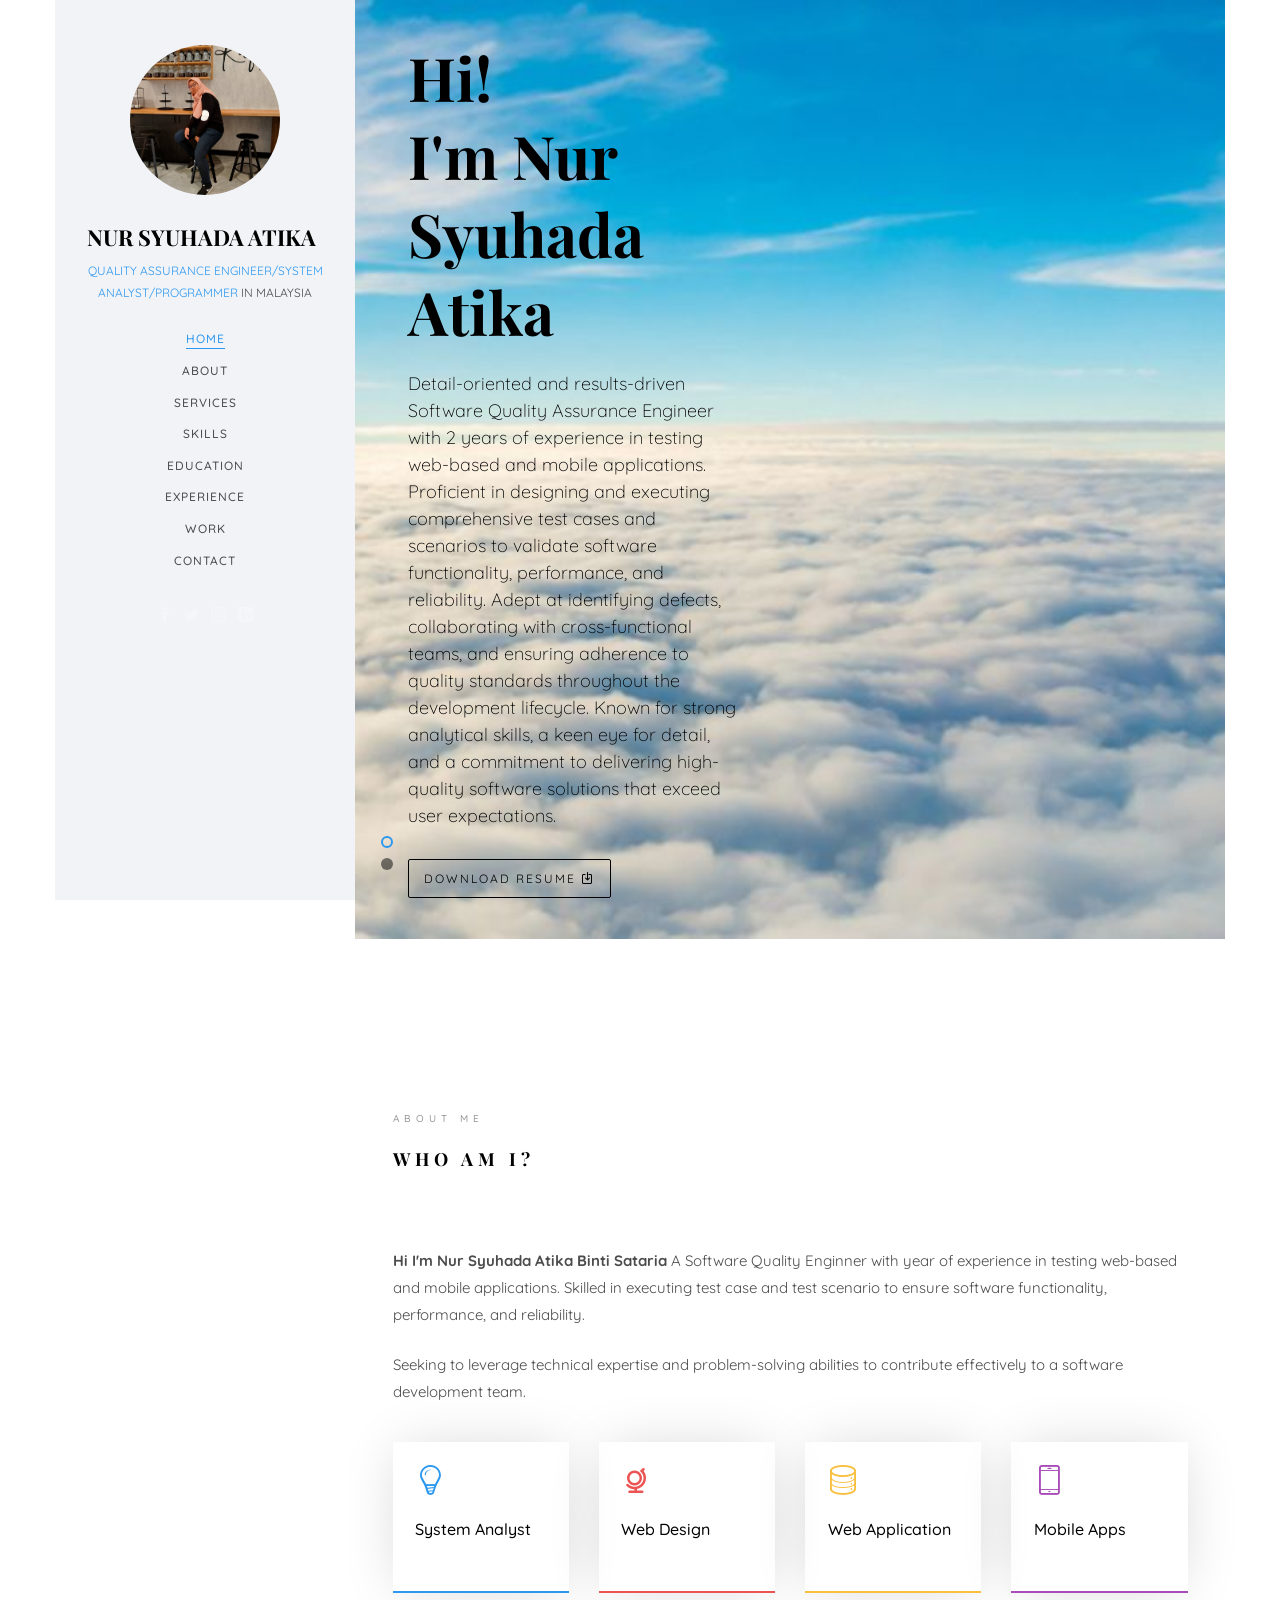
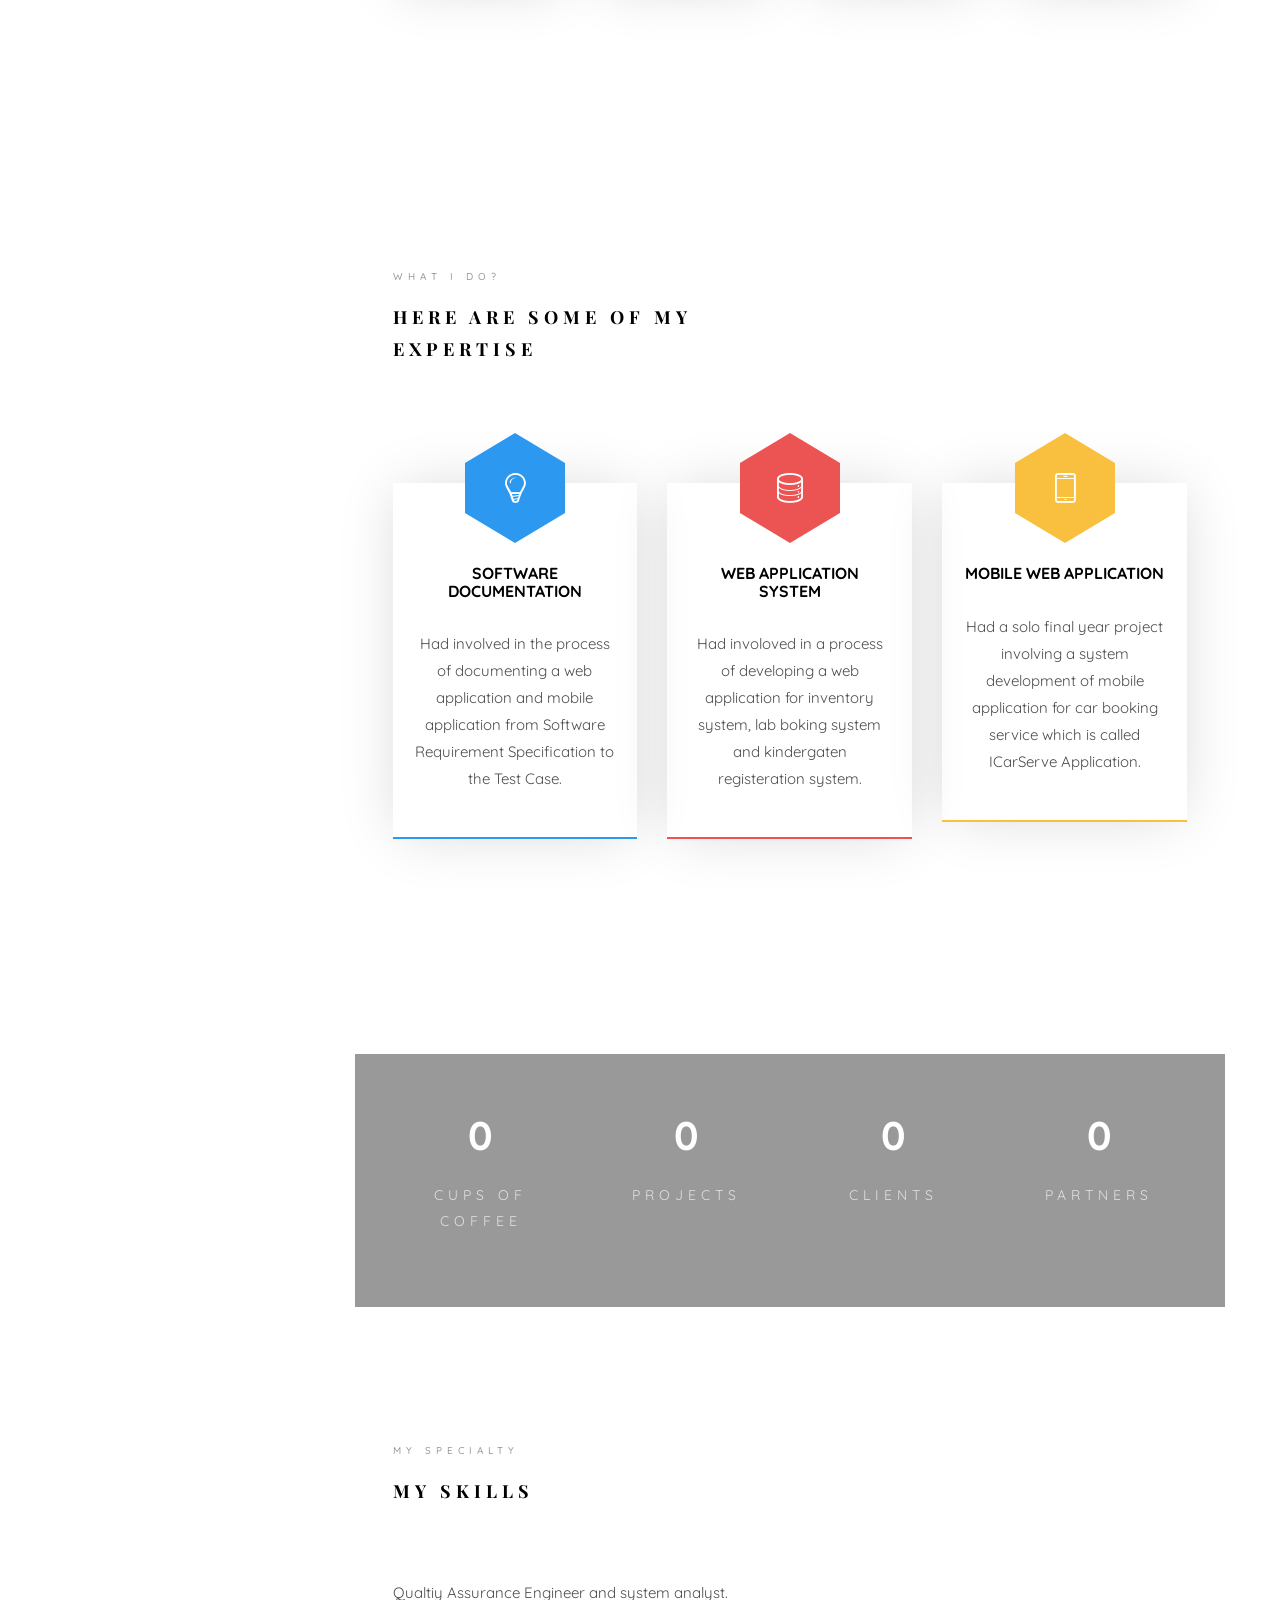
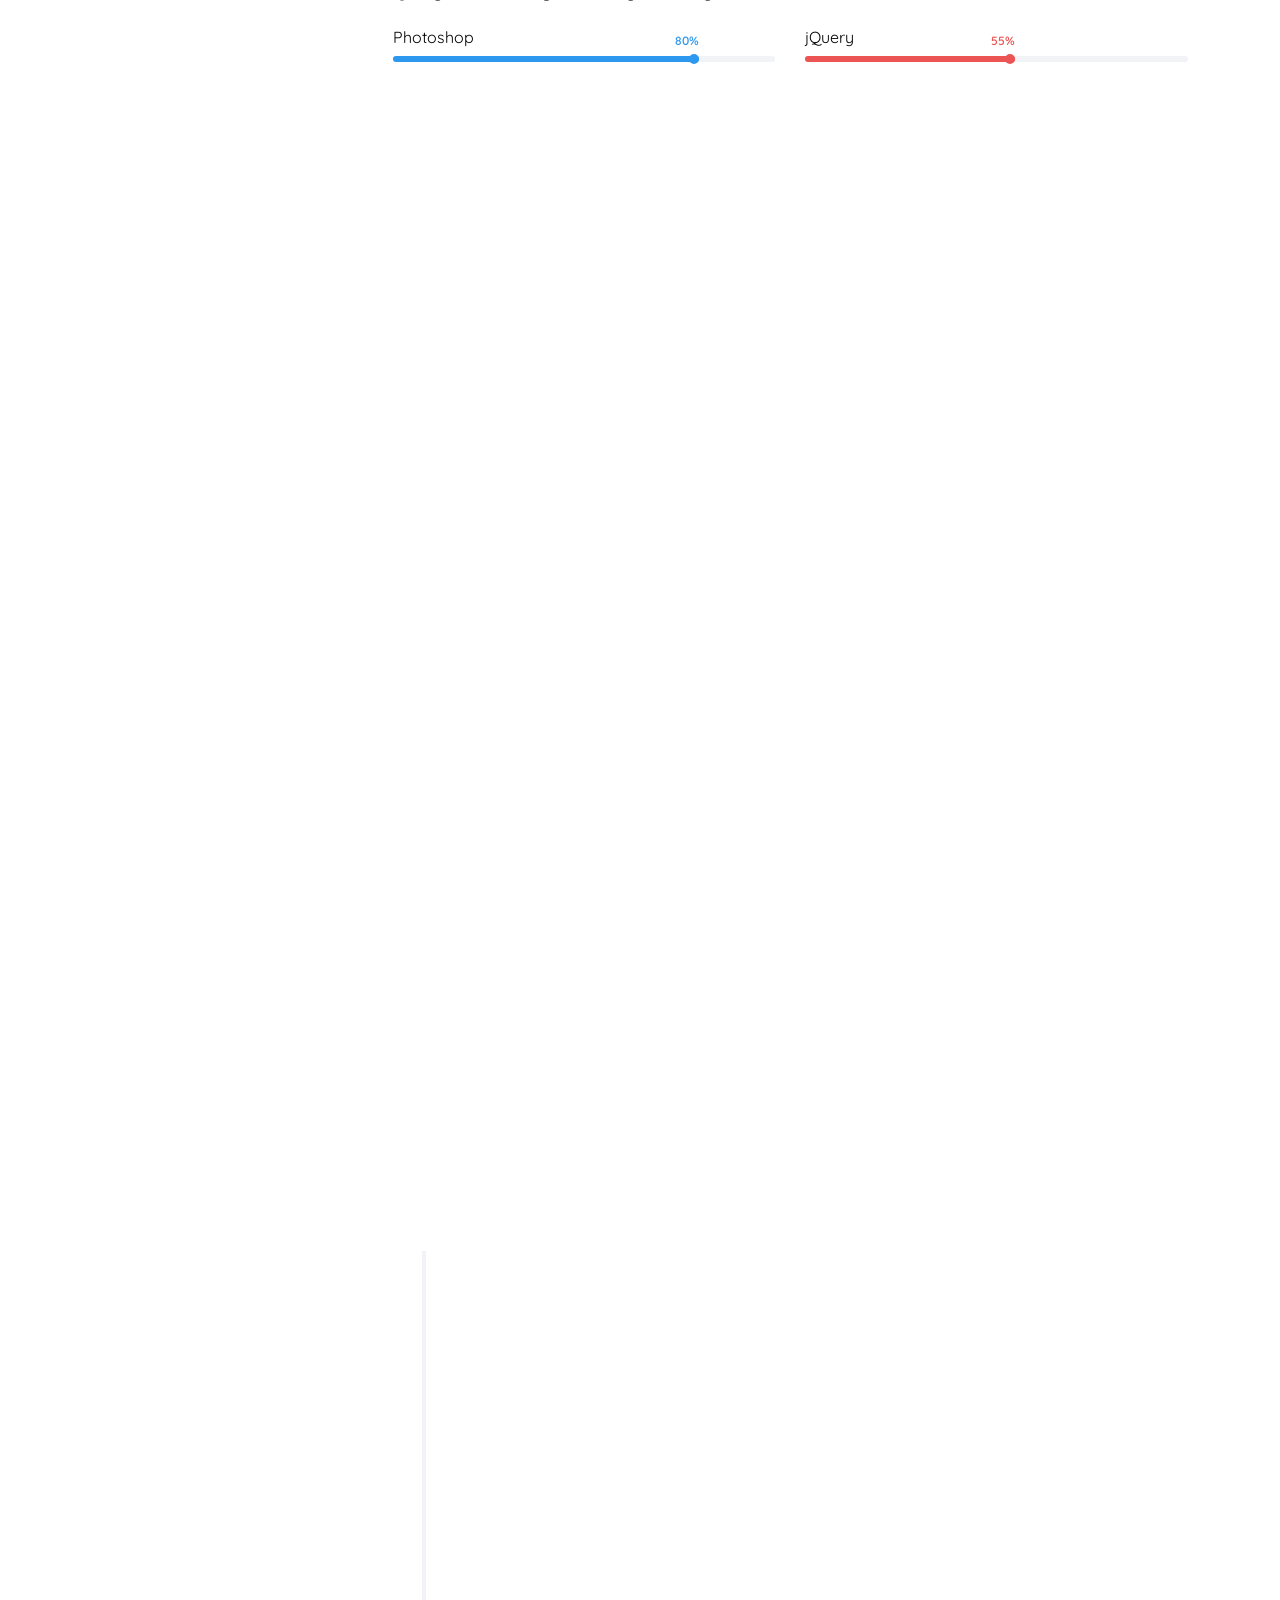
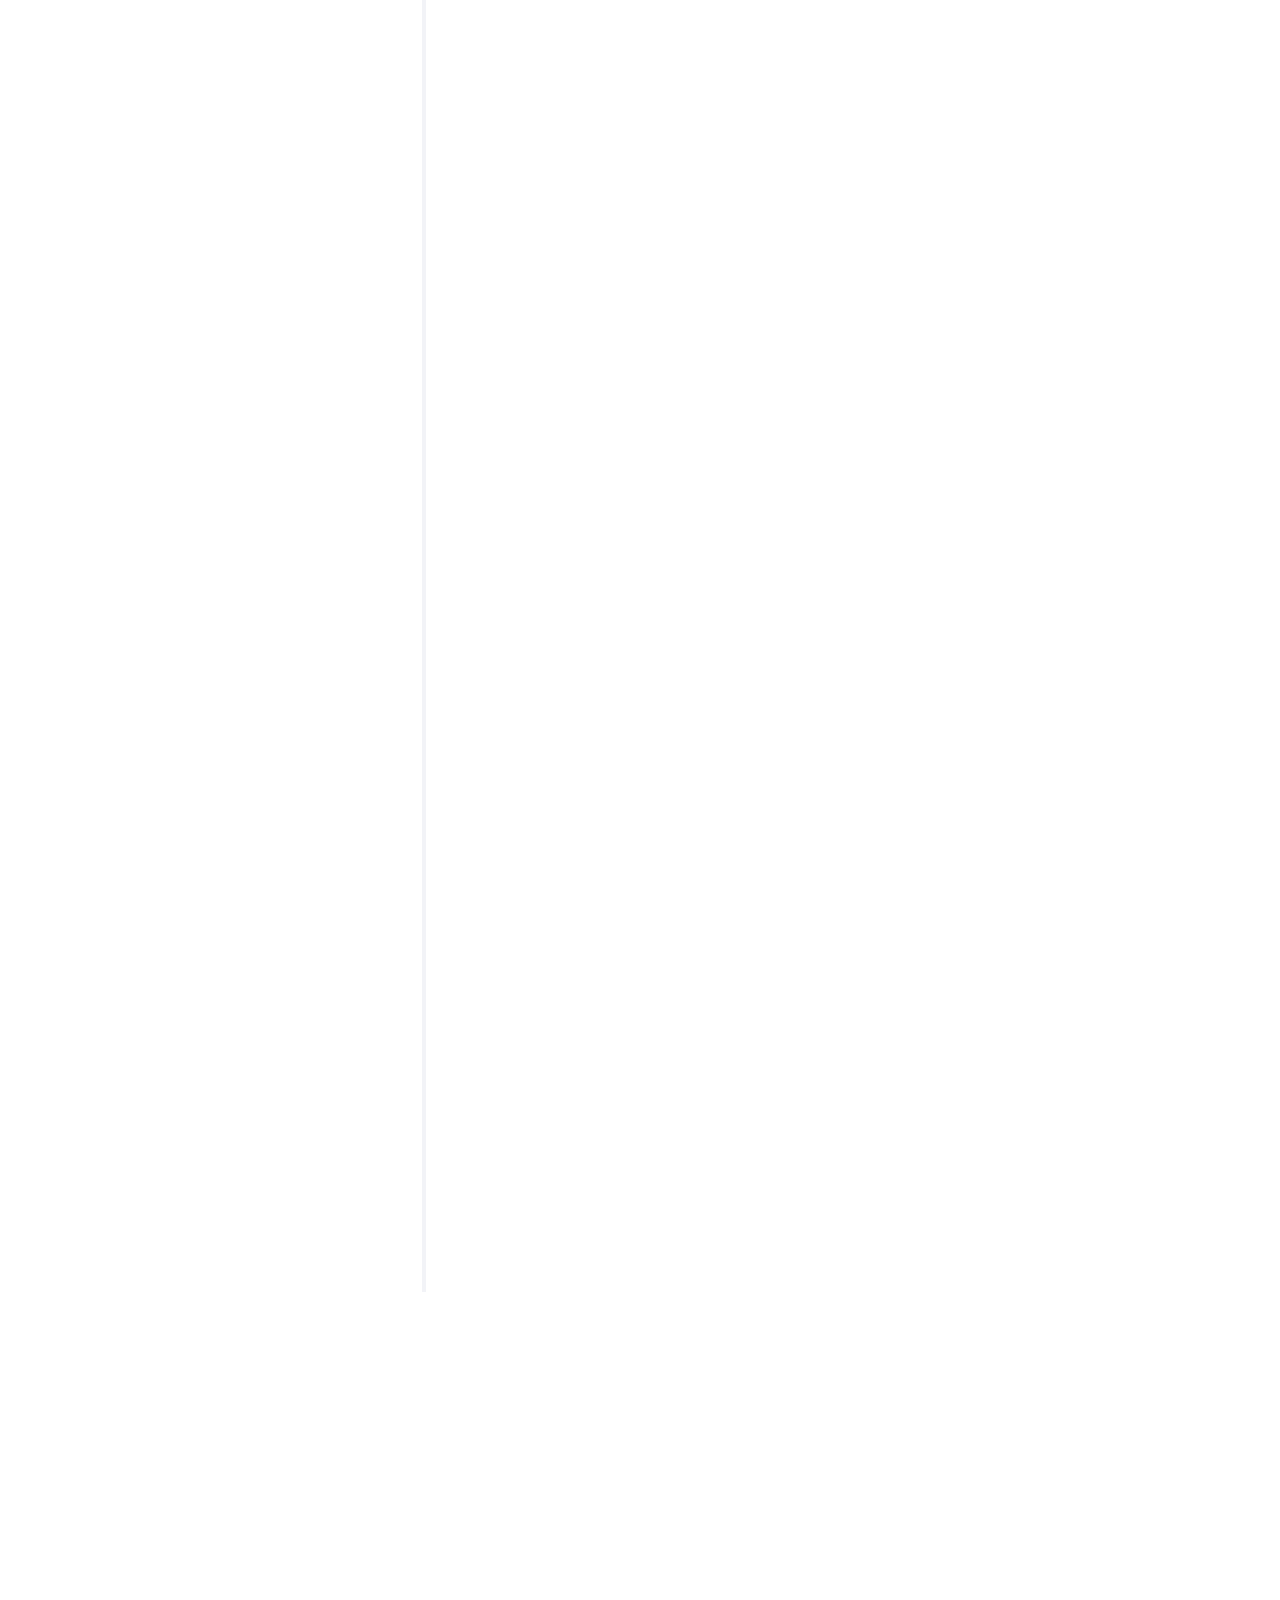
==== commit 1c25dbae: "Update CV" ====
--- a/index.html
+++ b/index.html
@@ -104,7 +104,7 @@
 												collaborating with cross-functional teams, and ensuring adherence to quality standards throughout the
 												development lifecycle. Known for strong analytical skills, a keen eye for detail, and a commitment to delivering
 												high-quality software solutions that exceed user expectations.</h2>
-												<p><a class="btn btn-primary btn-learn" href="./images/Resume Nur Syuhada Atika.pdf" target="_blank" download>Download Resume <i class="icon-download4"></i></a></p>
+												<p><a class="btn btn-primary btn-learn" href="./images/AtikaCV.pdf" target="_blank" download>Download Resume <i class="icon-download4"></i></a></p>
 											</div>
 					   				</div>
 					   			</div>
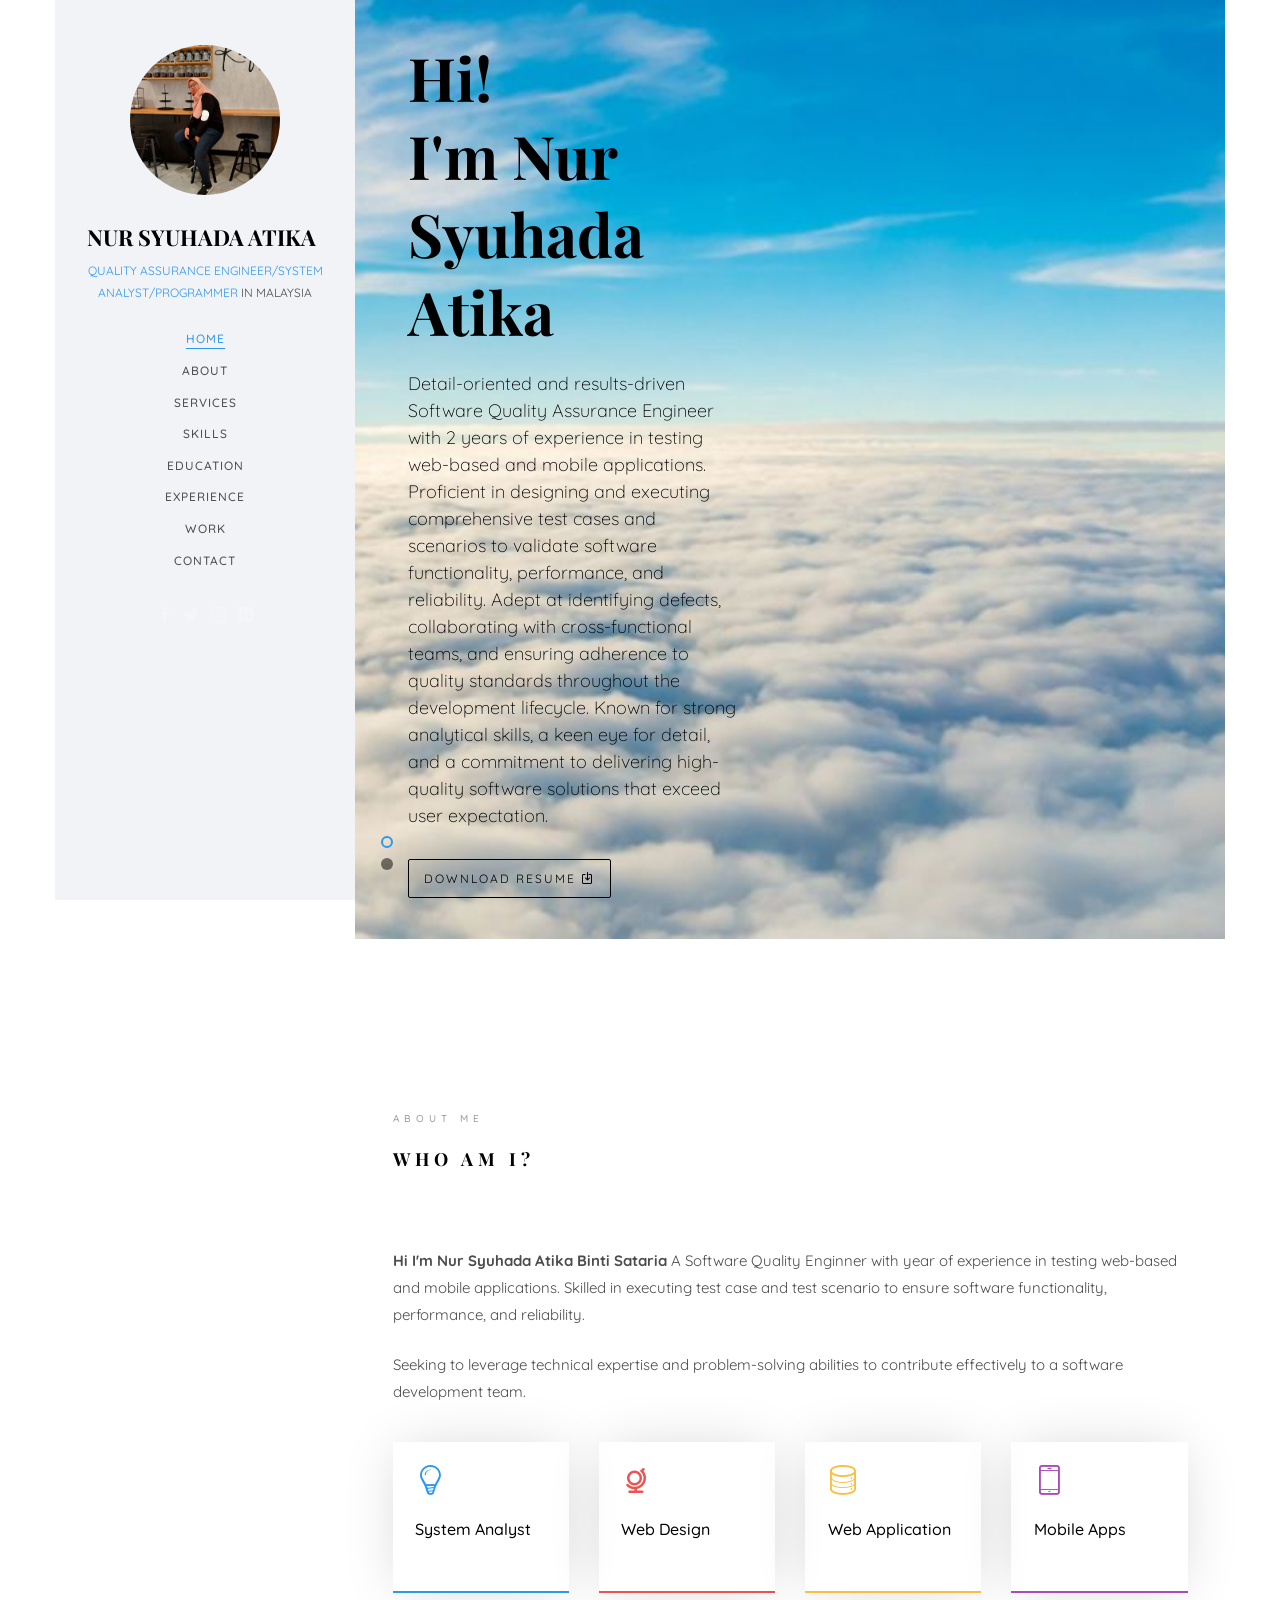
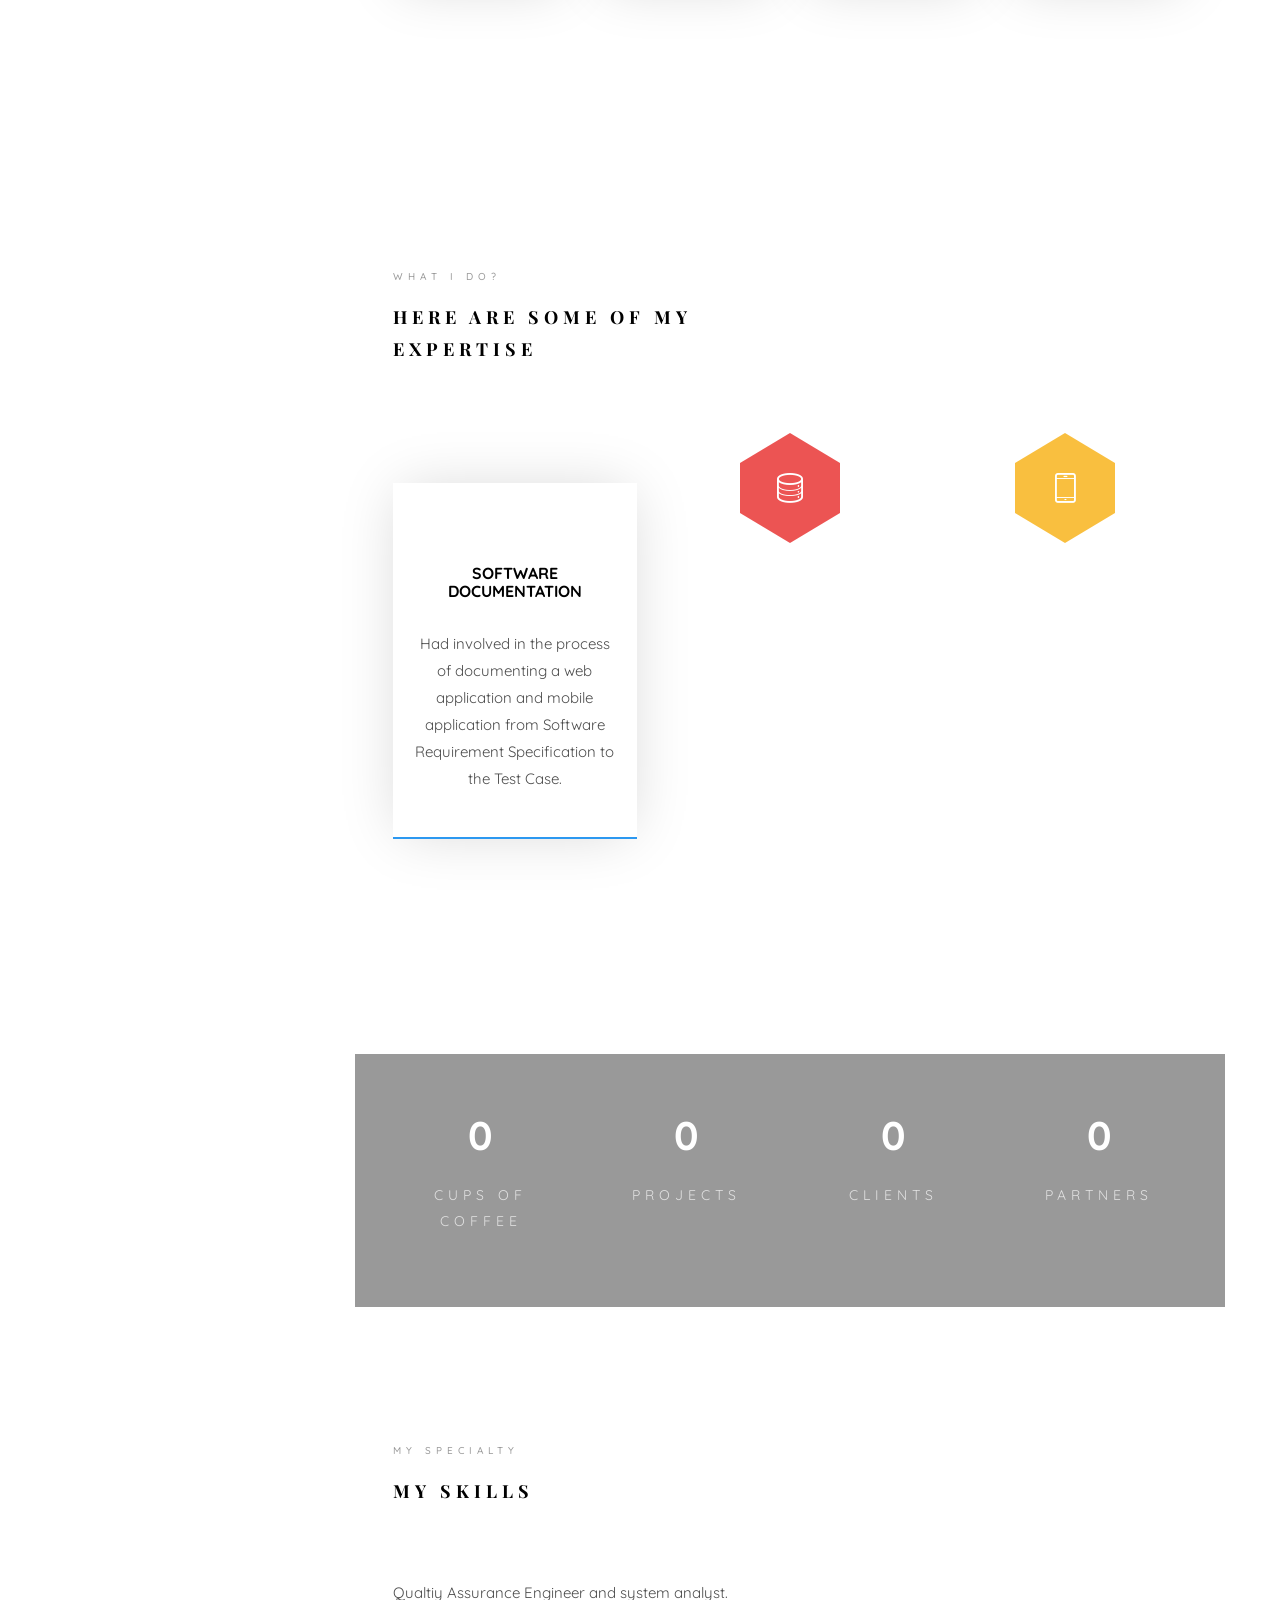
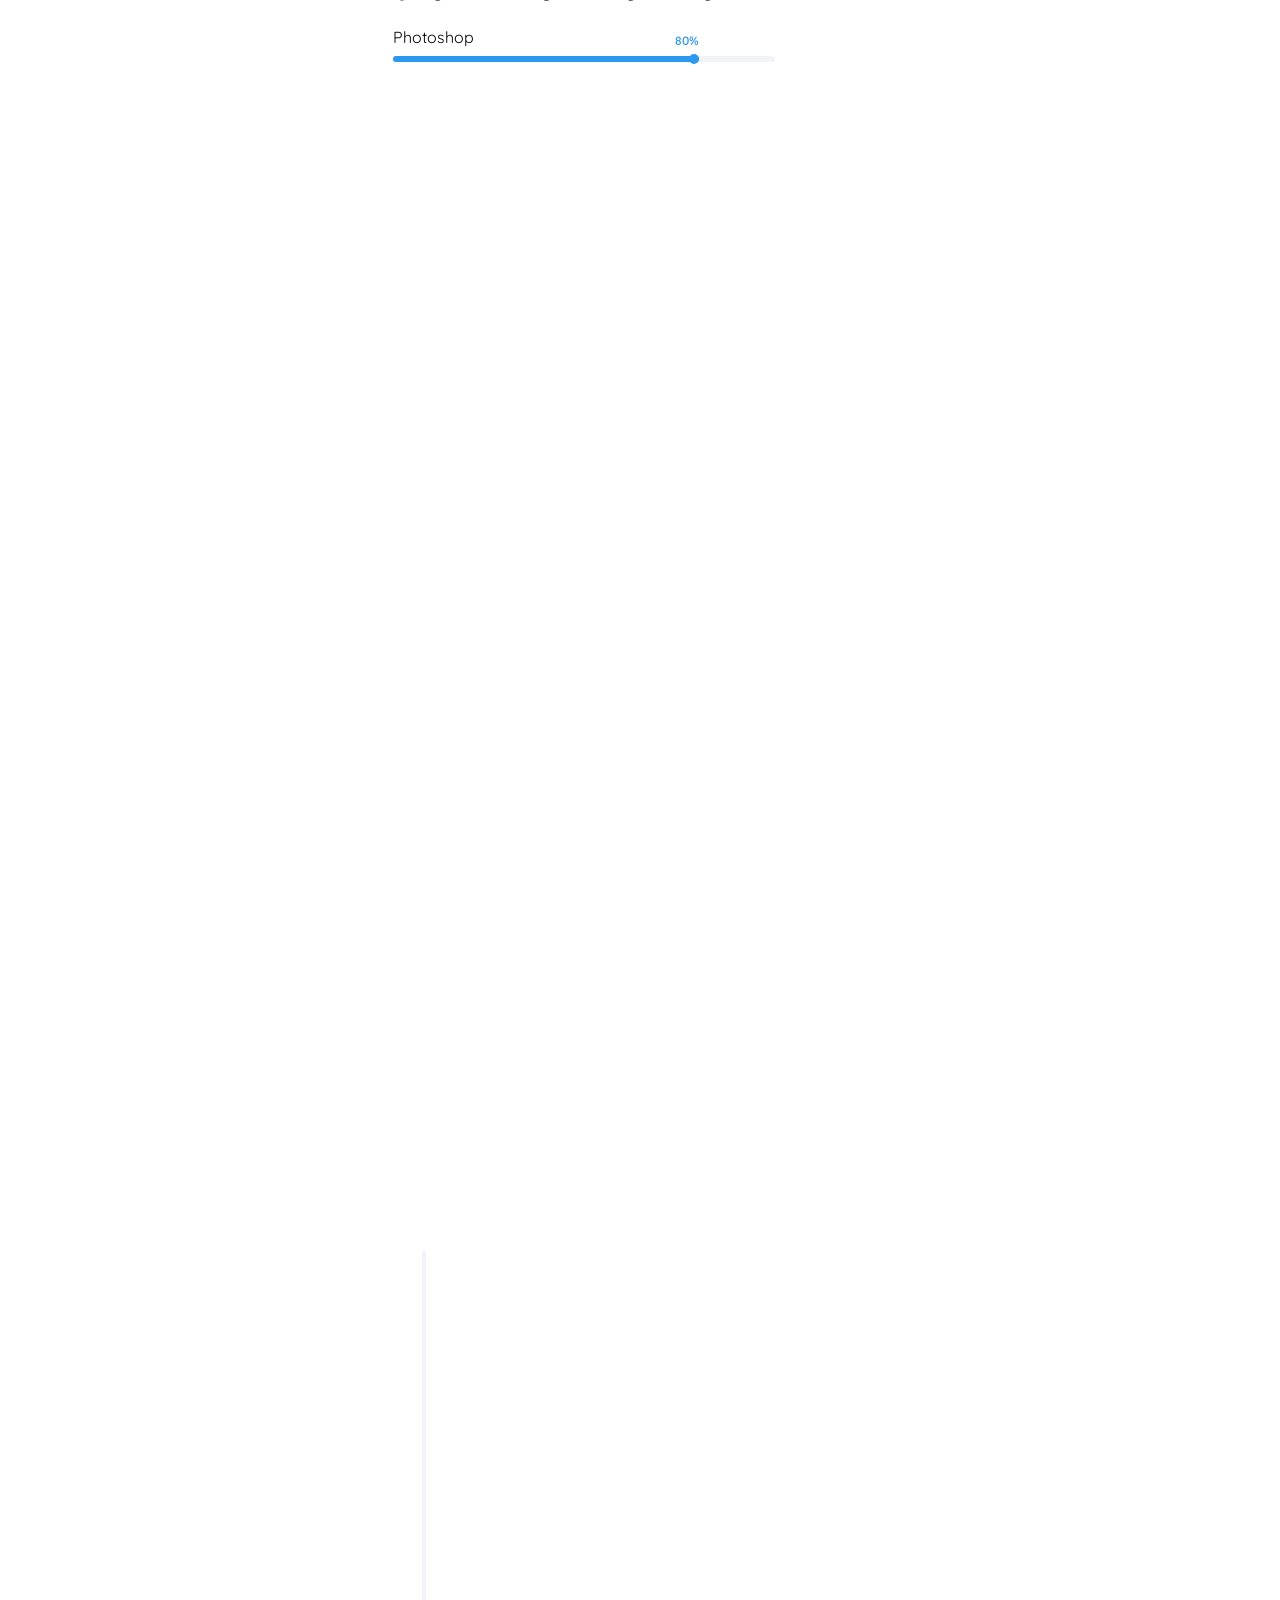
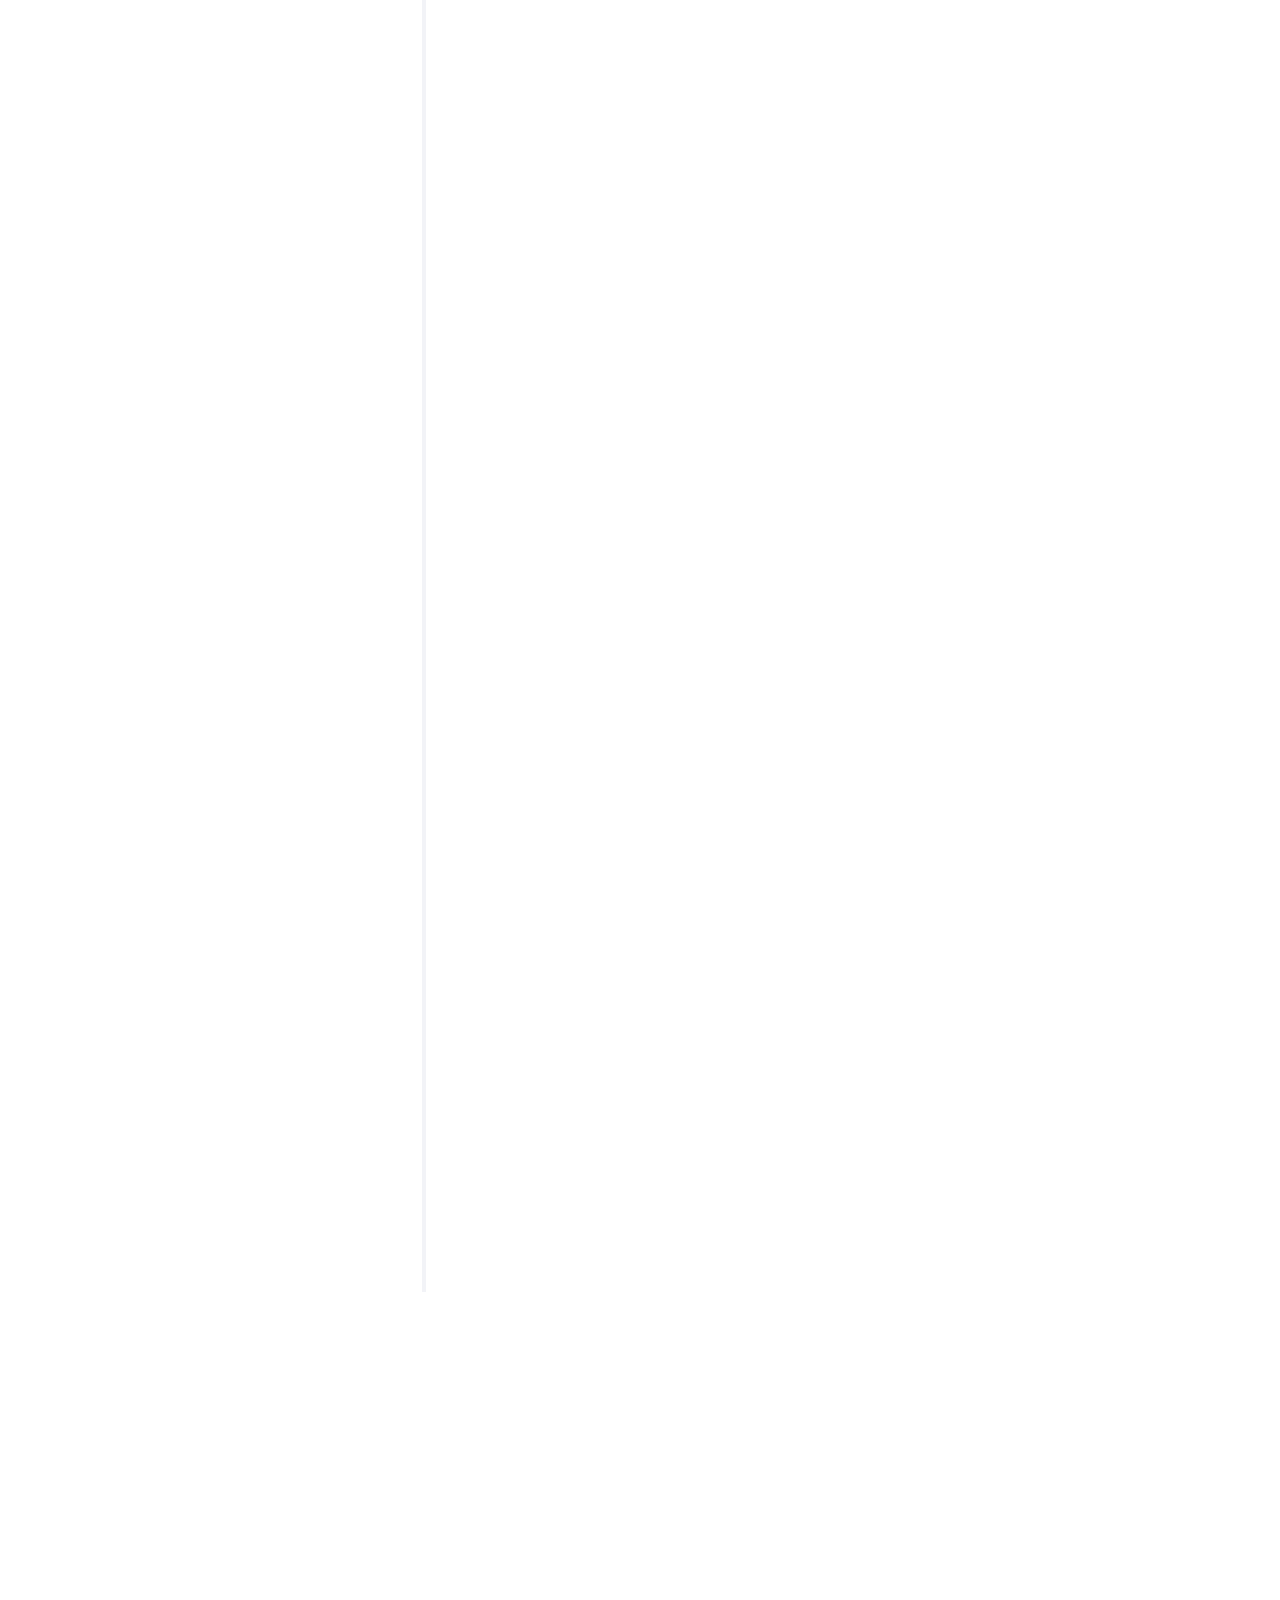
==== commit 3b511675: "update s" ====
--- a/index.html
+++ b/index.html
@@ -103,7 +103,7 @@
 												scenarios to validate software functionality, performance, and reliability. Adept at identifying defects,
 												collaborating with cross-functional teams, and ensuring adherence to quality standards throughout the
 												development lifecycle. Known for strong analytical skills, a keen eye for detail, and a commitment to delivering
-												high-quality software solutions that exceed user expectations.</h2>
+												high-quality software solutions that exceed user expectation.</h2>
 												<p><a class="btn btn-primary btn-learn" href="./images/AtikaCV.pdf" target="_blank" download>Download Resume <i class="icon-download4"></i></a></p>
 											</div>
 					   				</div>
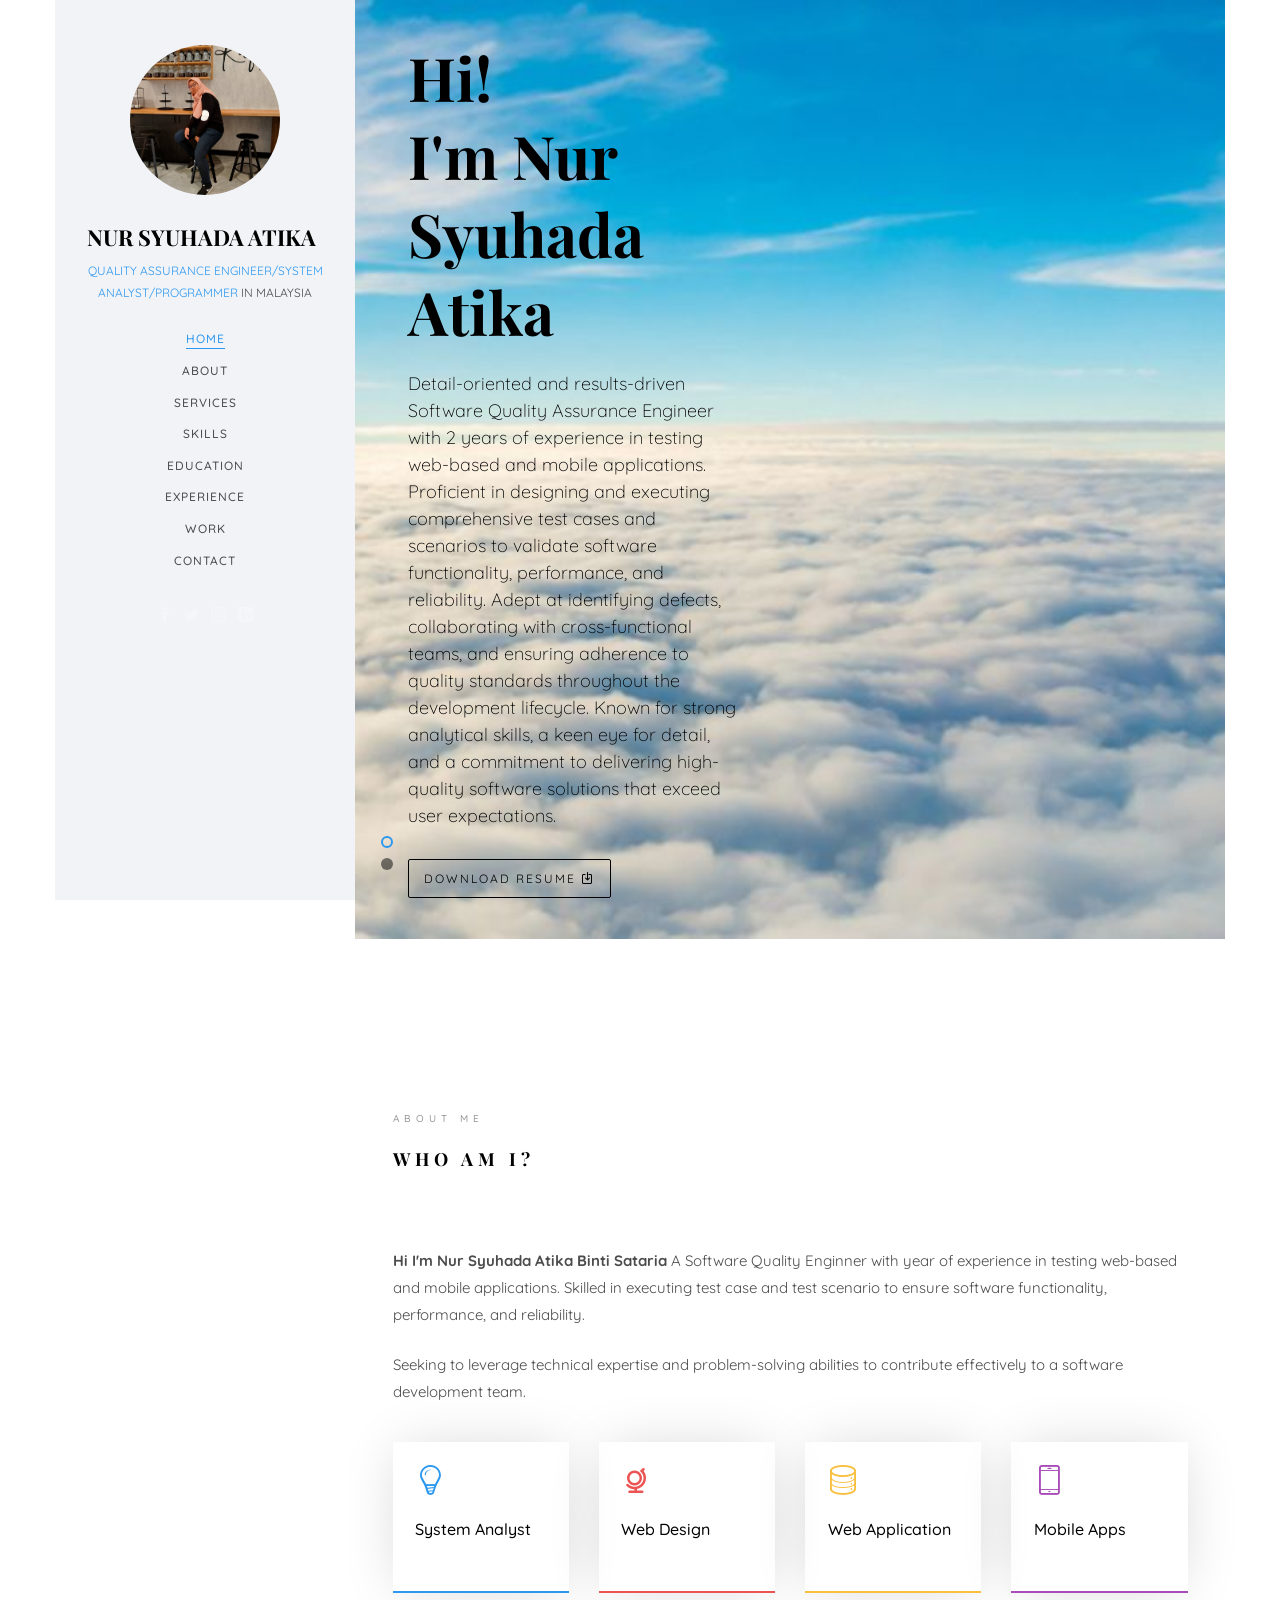
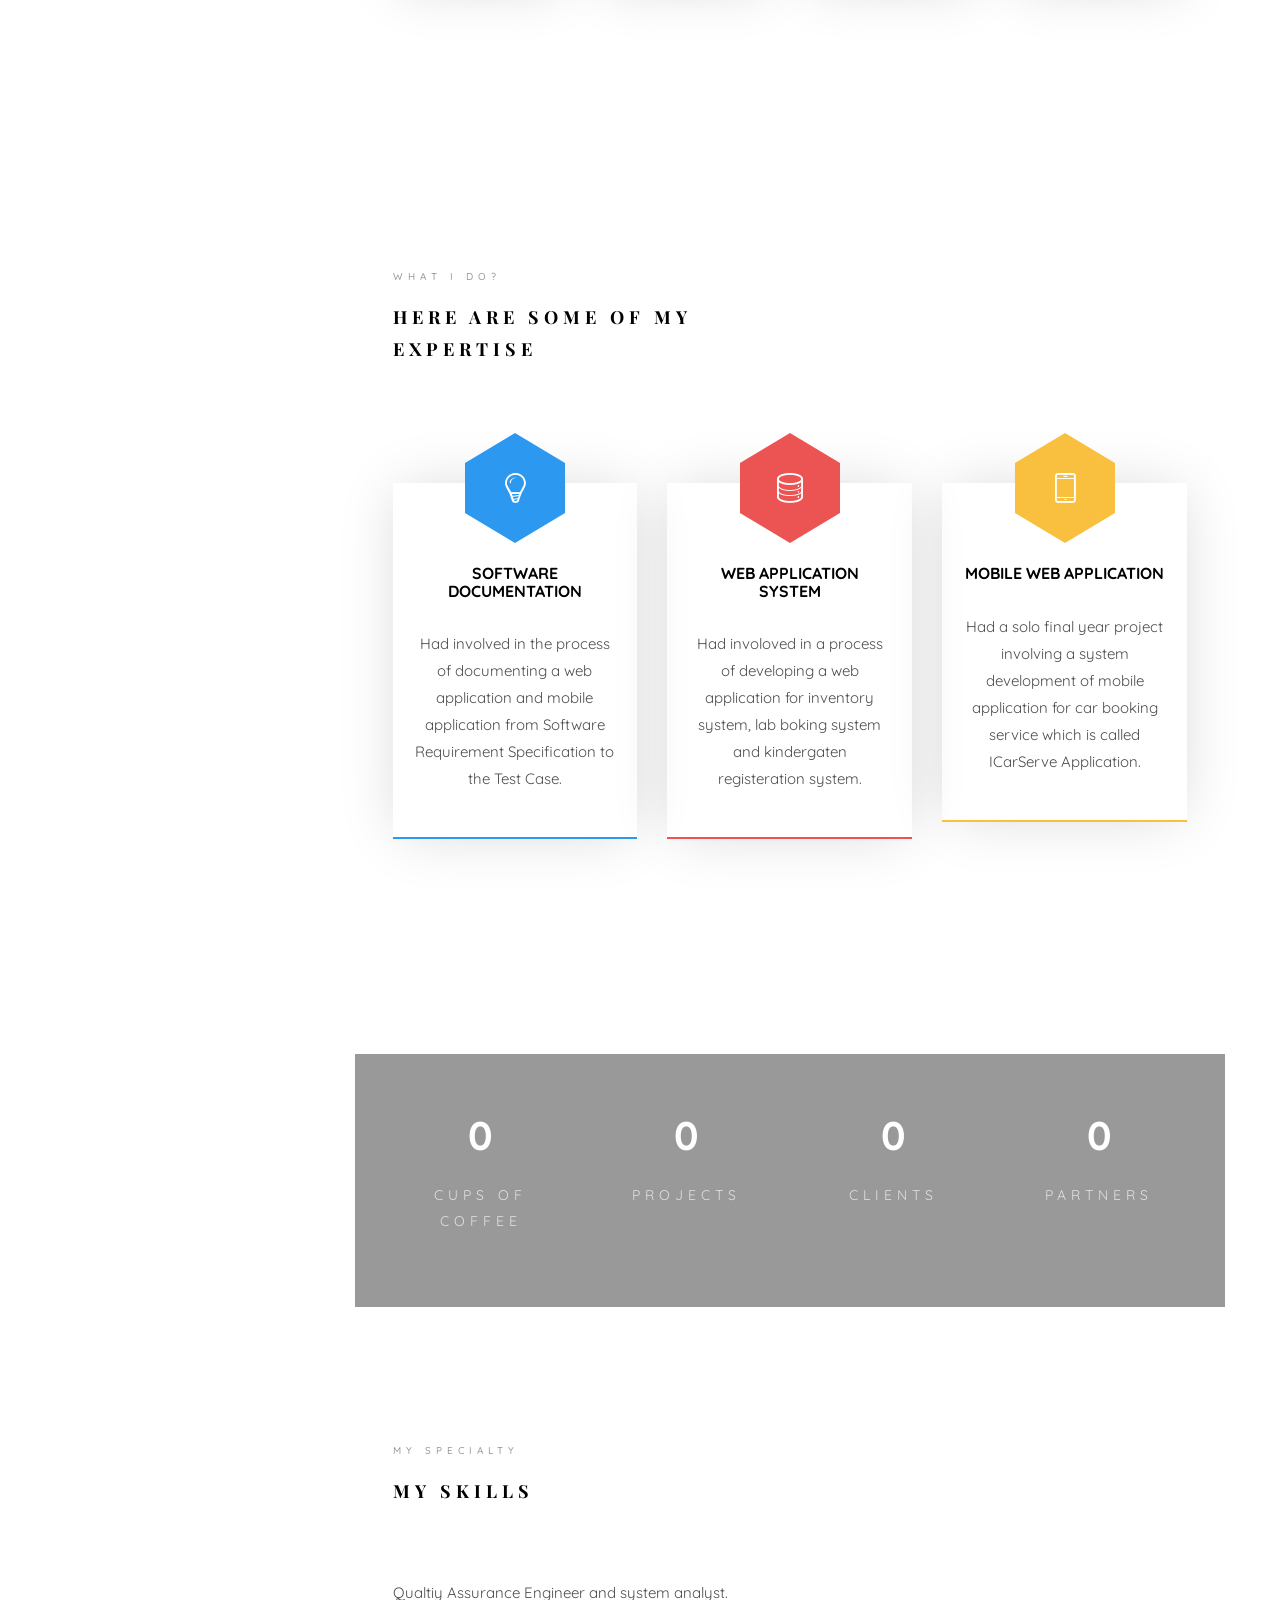
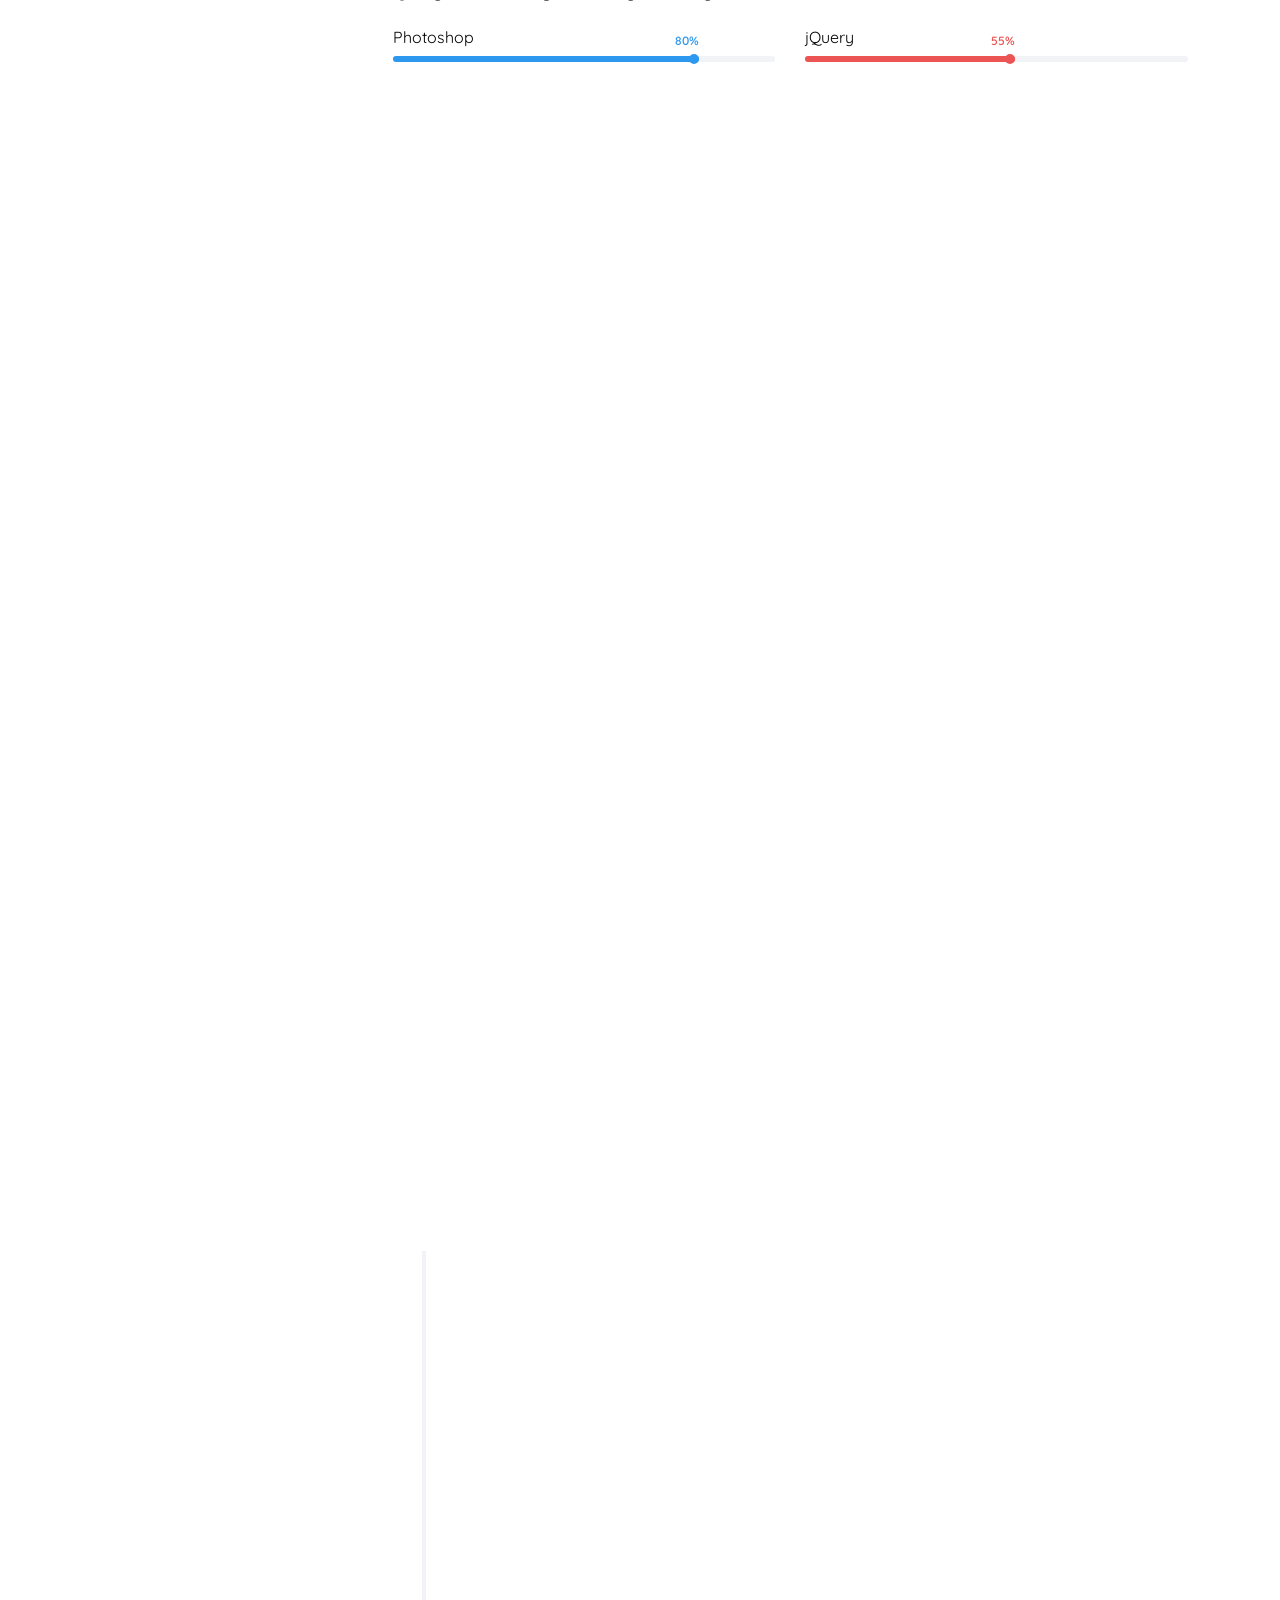
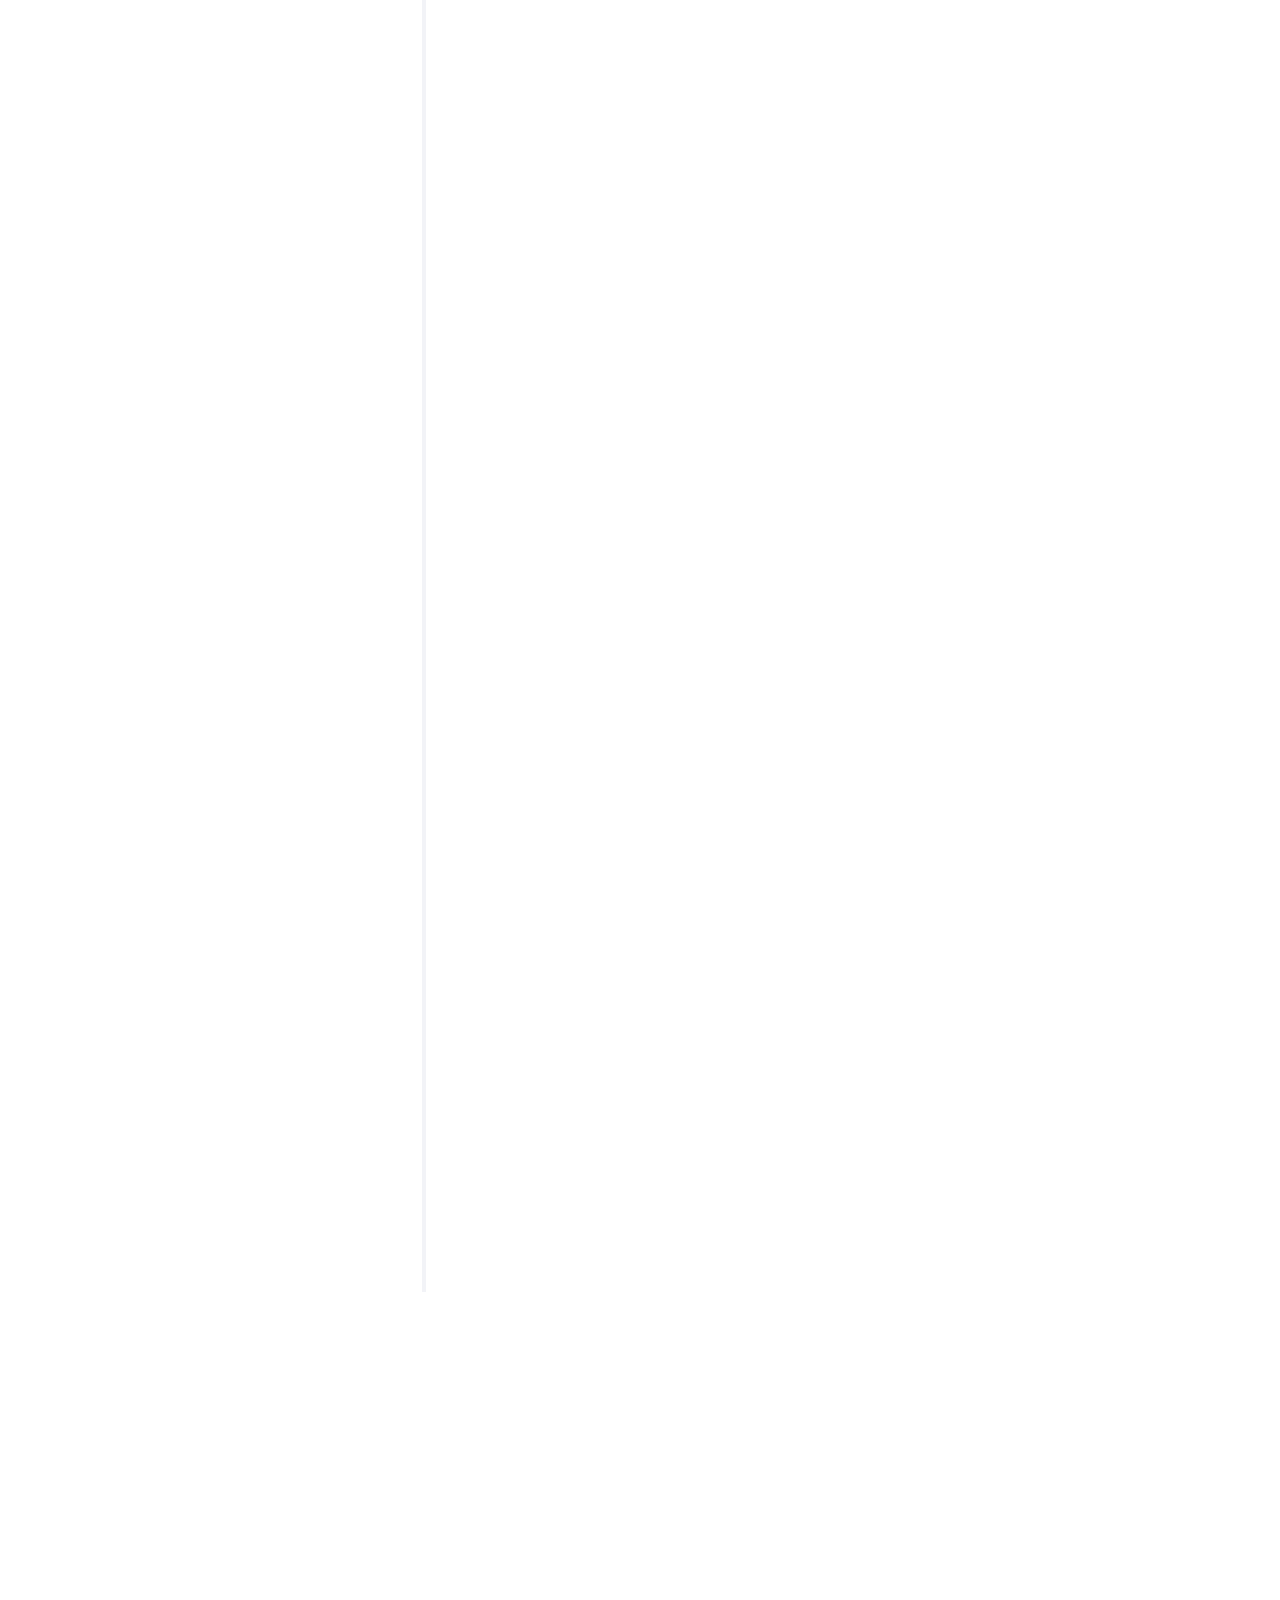
==== commit 15d8aad9: "add s" ====
--- a/index.html
+++ b/index.html
@@ -103,7 +103,7 @@
 												scenarios to validate software functionality, performance, and reliability. Adept at identifying defects,
 												collaborating with cross-functional teams, and ensuring adherence to quality standards throughout the
 												development lifecycle. Known for strong analytical skills, a keen eye for detail, and a commitment to delivering
-												high-quality software solutions that exceed user expectation.</h2>
+												high-quality software solutions that exceed user expectations.</h2>
 												<p><a class="btn btn-primary btn-learn" href="./images/AtikaCV.pdf" target="_blank" download>Download Resume <i class="icon-download4"></i></a></p>
 											</div>
 					   				</div>
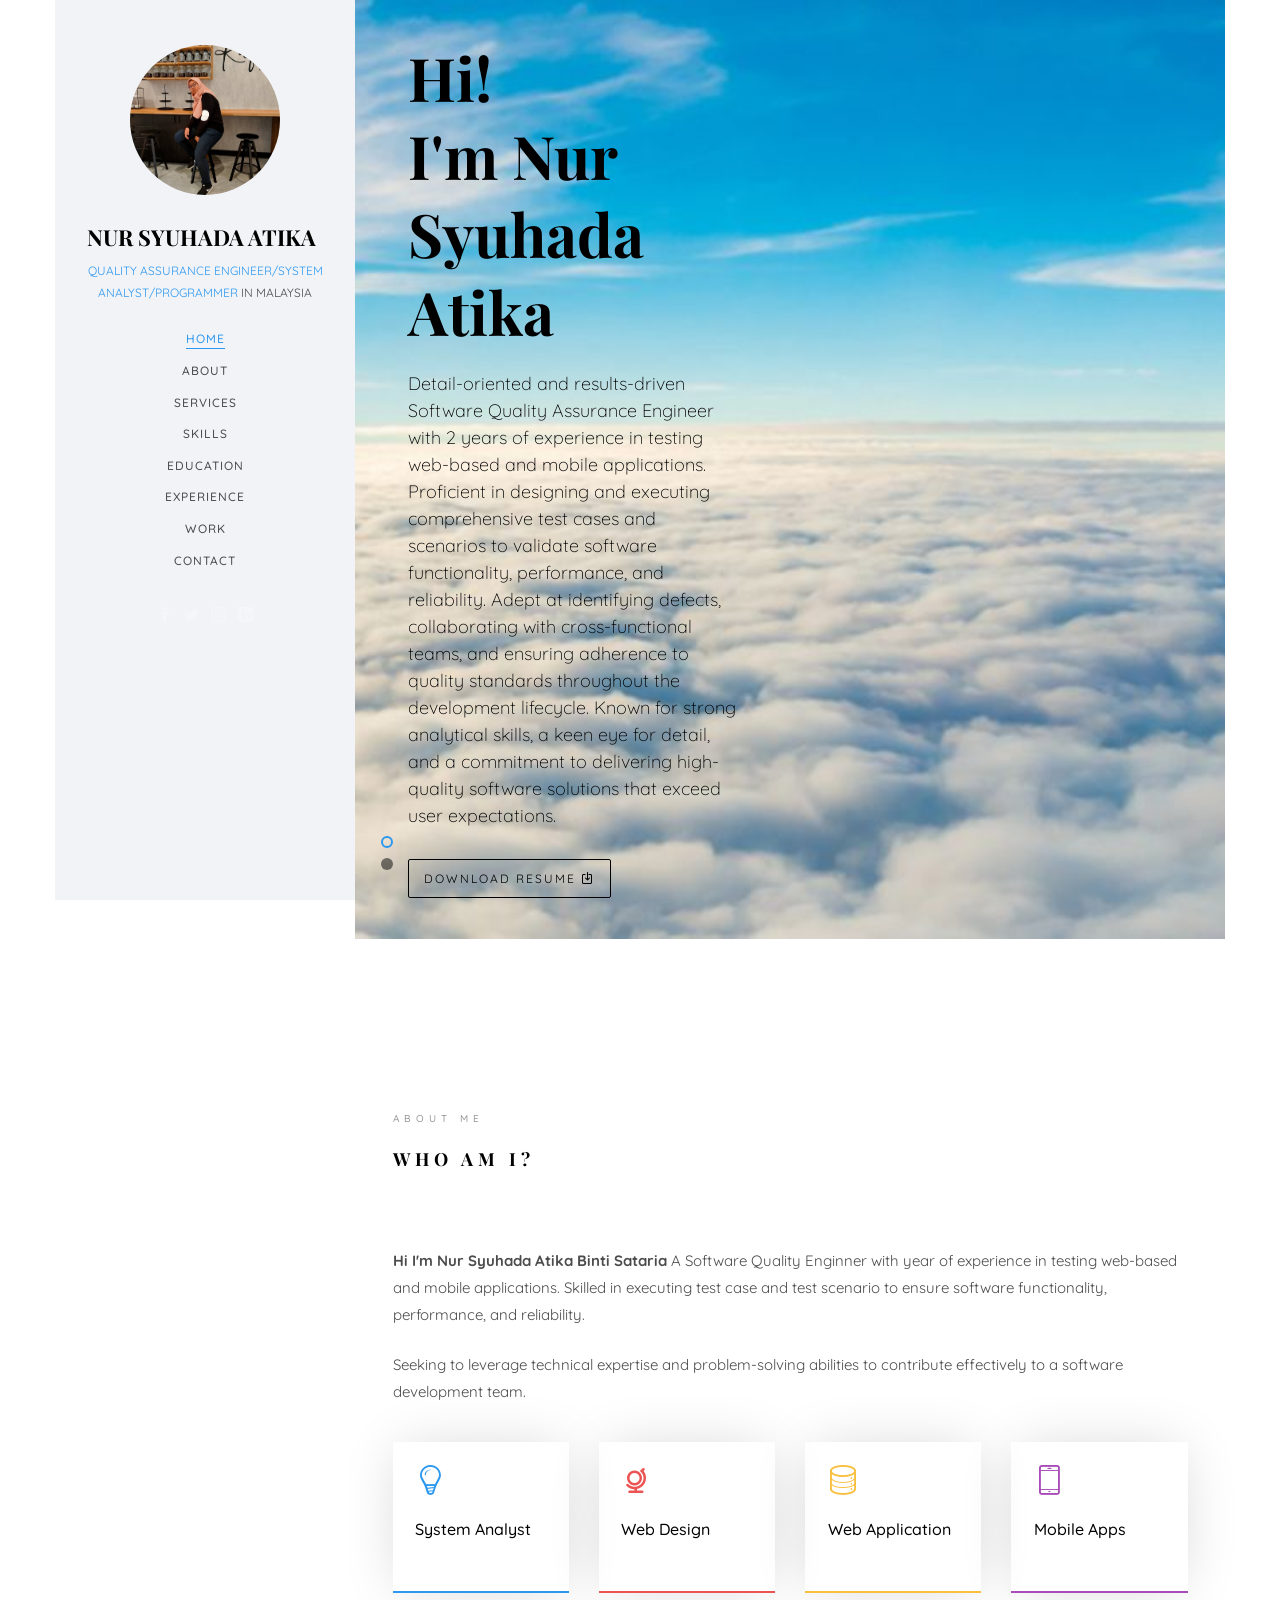
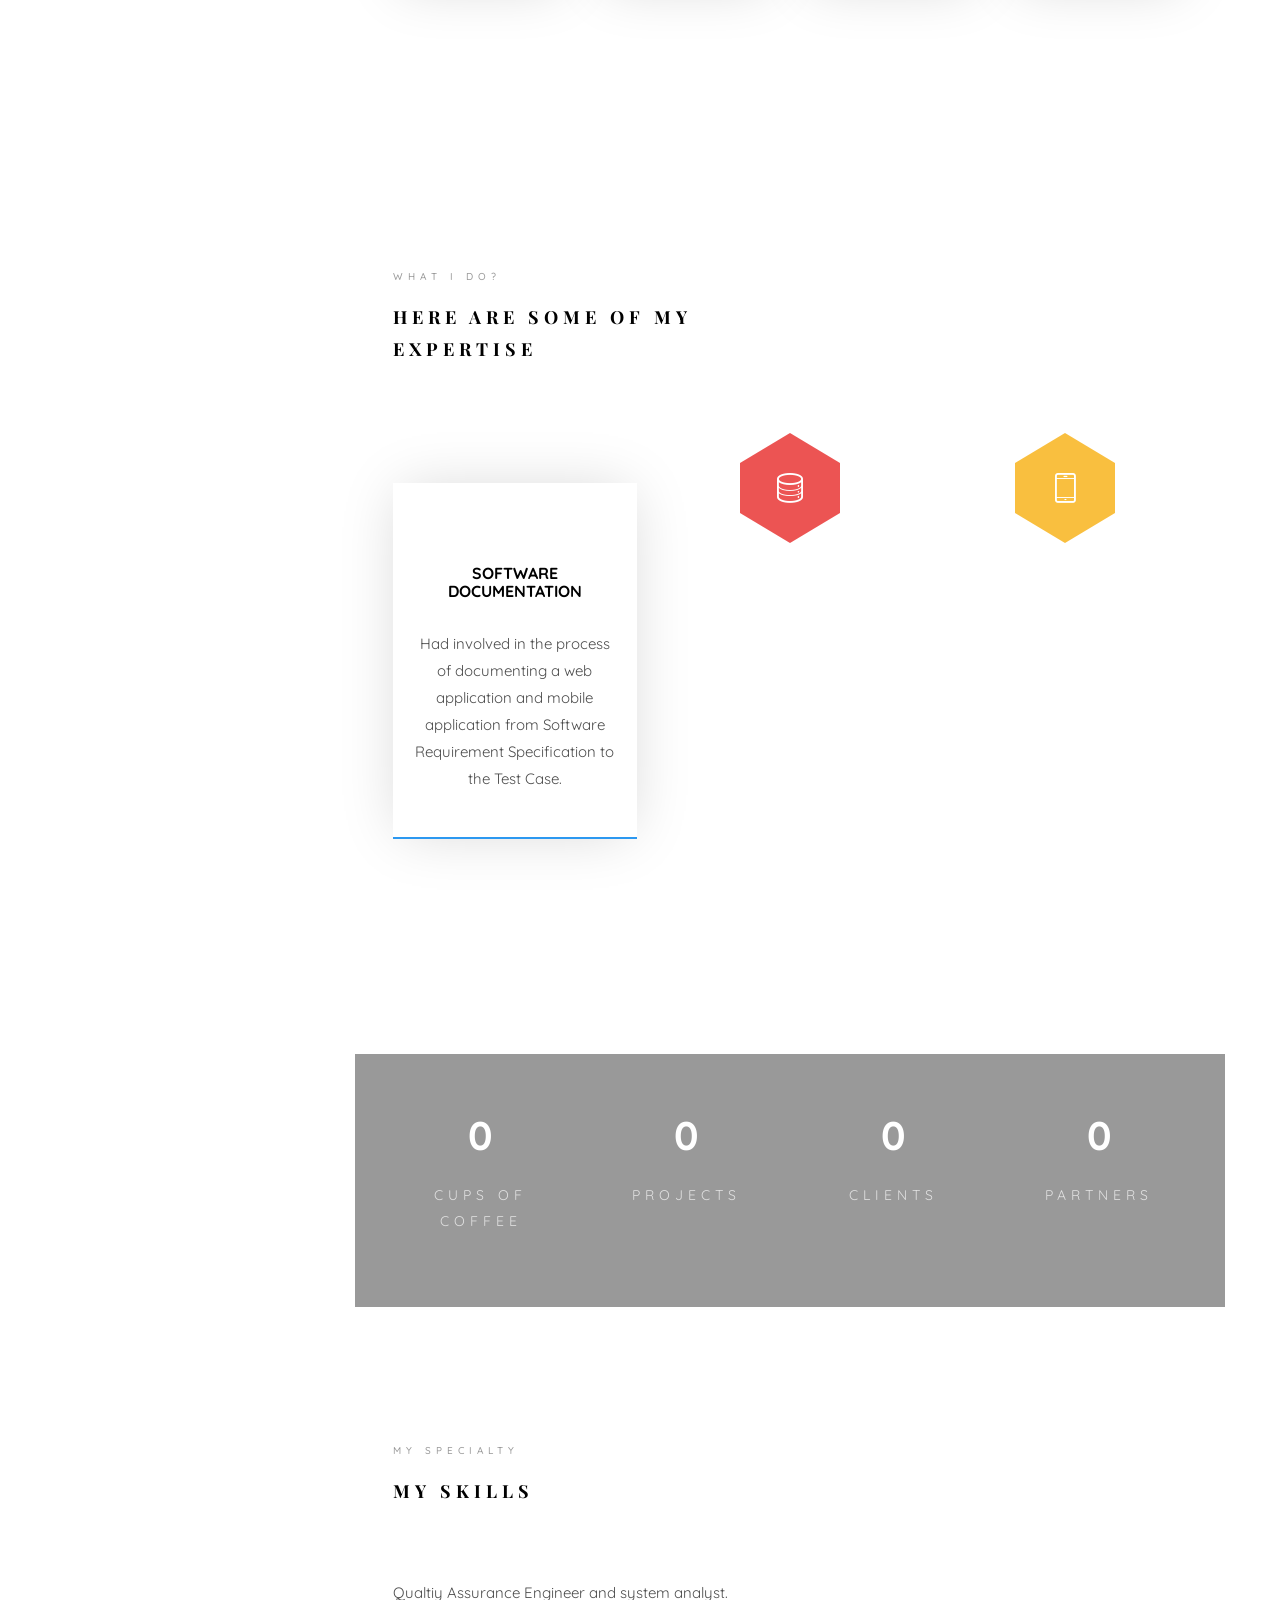
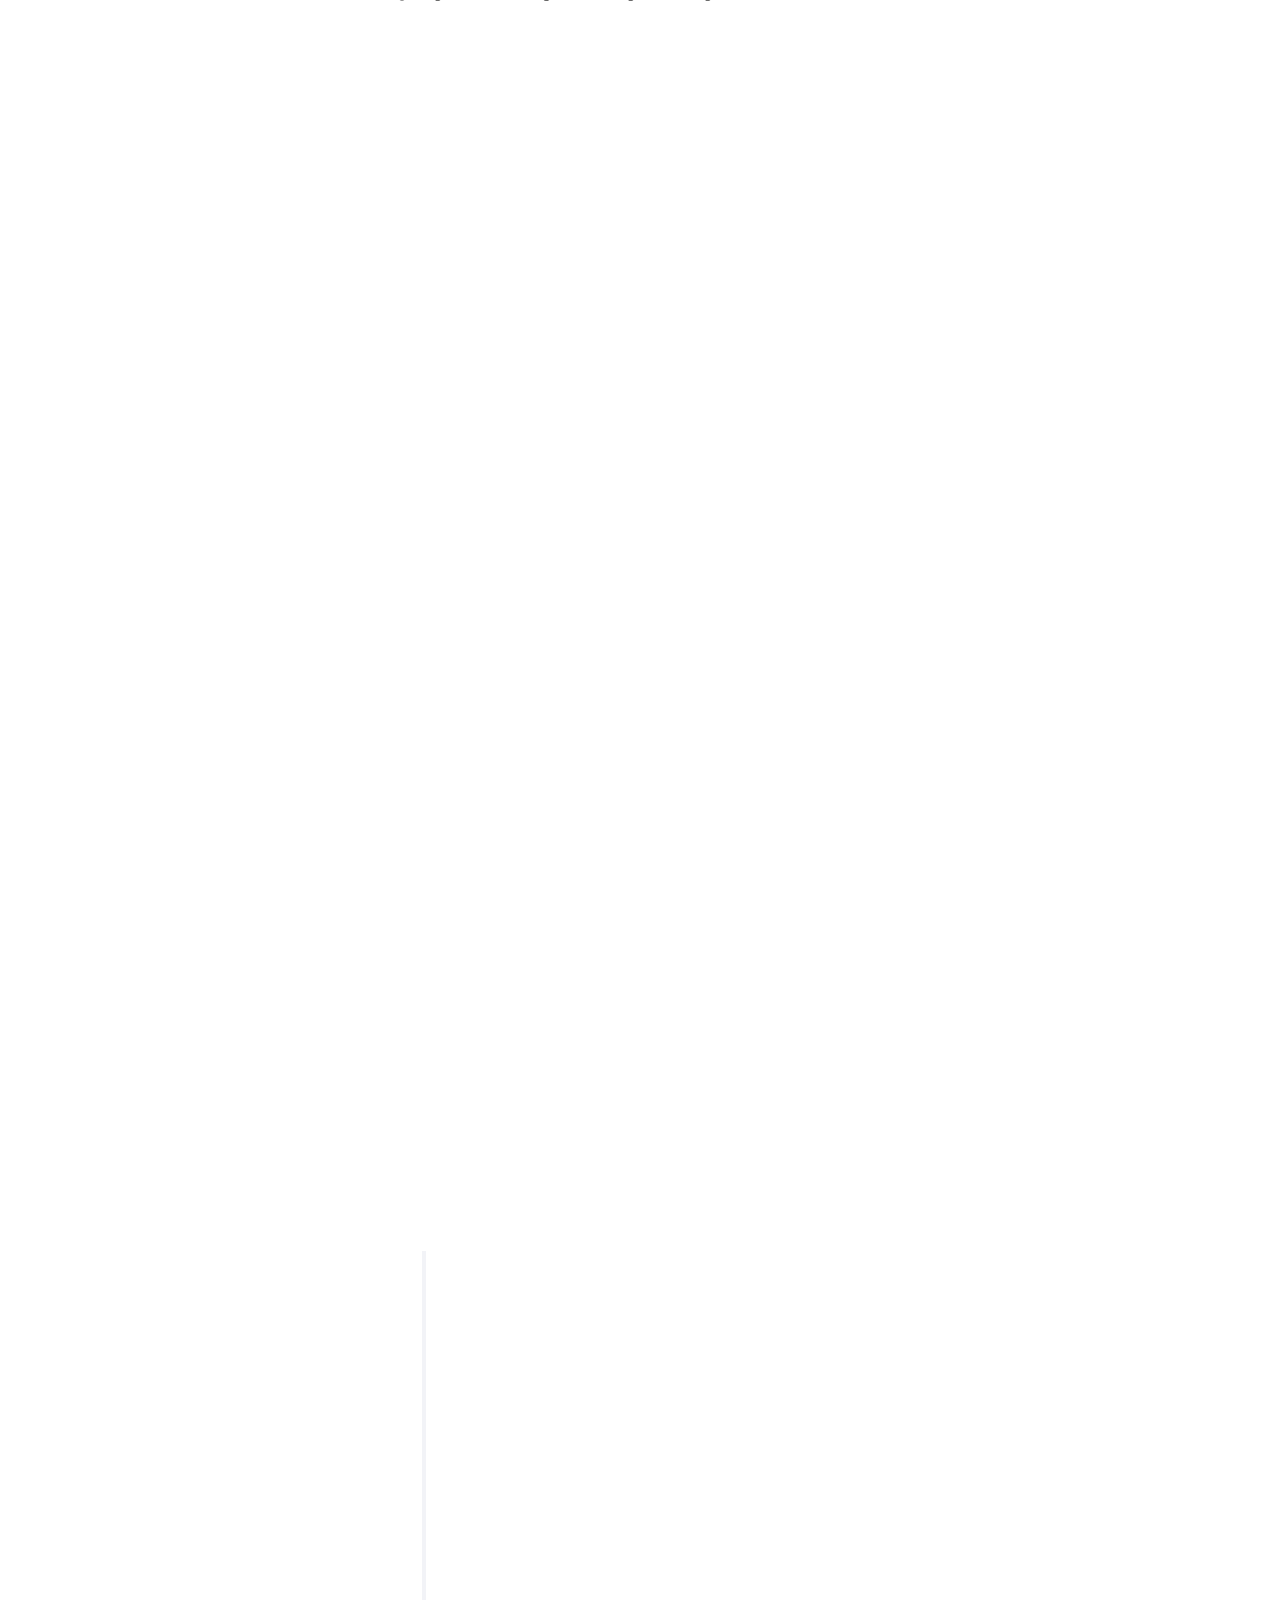
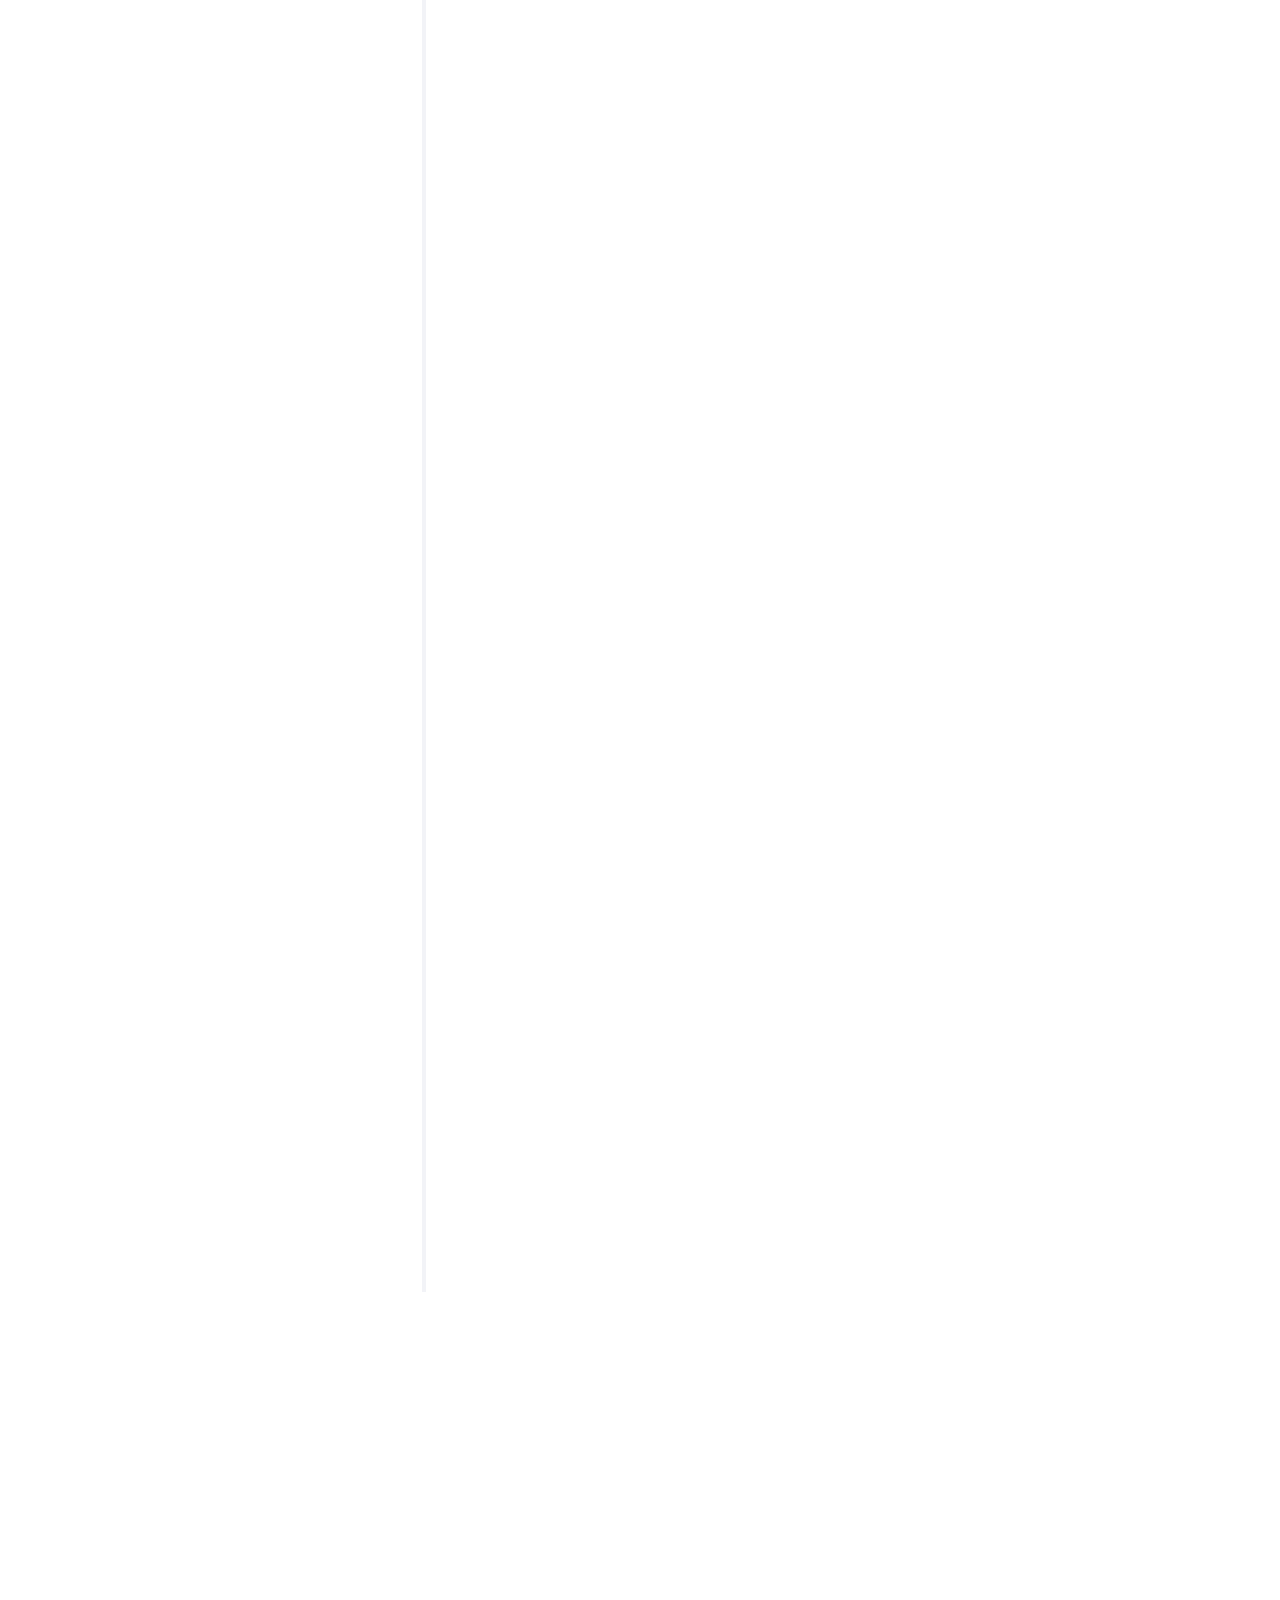
==== commit f5d4f563: "update cv" ====
--- a/index.html
+++ b/index.html
@@ -120,7 +120,7 @@
 					   					<div class="desc">
 						   					<h1>I am <br>a Software Quality Assurance Specialist</h1>
 												<h2>Learning a new things and increasing the knowledge is my top priorities </h2>
-												<p><a class="btn btn-primary btn-learn" href="./images/Resume Nur Syuhada Atika.pdf" target="_blank" download>Download Resume <i class="icon-briefcase3"></i></a></p>
+												<p><a class="btn btn-primary btn-learn" href="./images/AtikaCV.pdf" target="_blank" download>Download Resume <i class="icon-briefcase3"></i></a></p>
 											</div>
 					   				</div>
 					   			</div>
